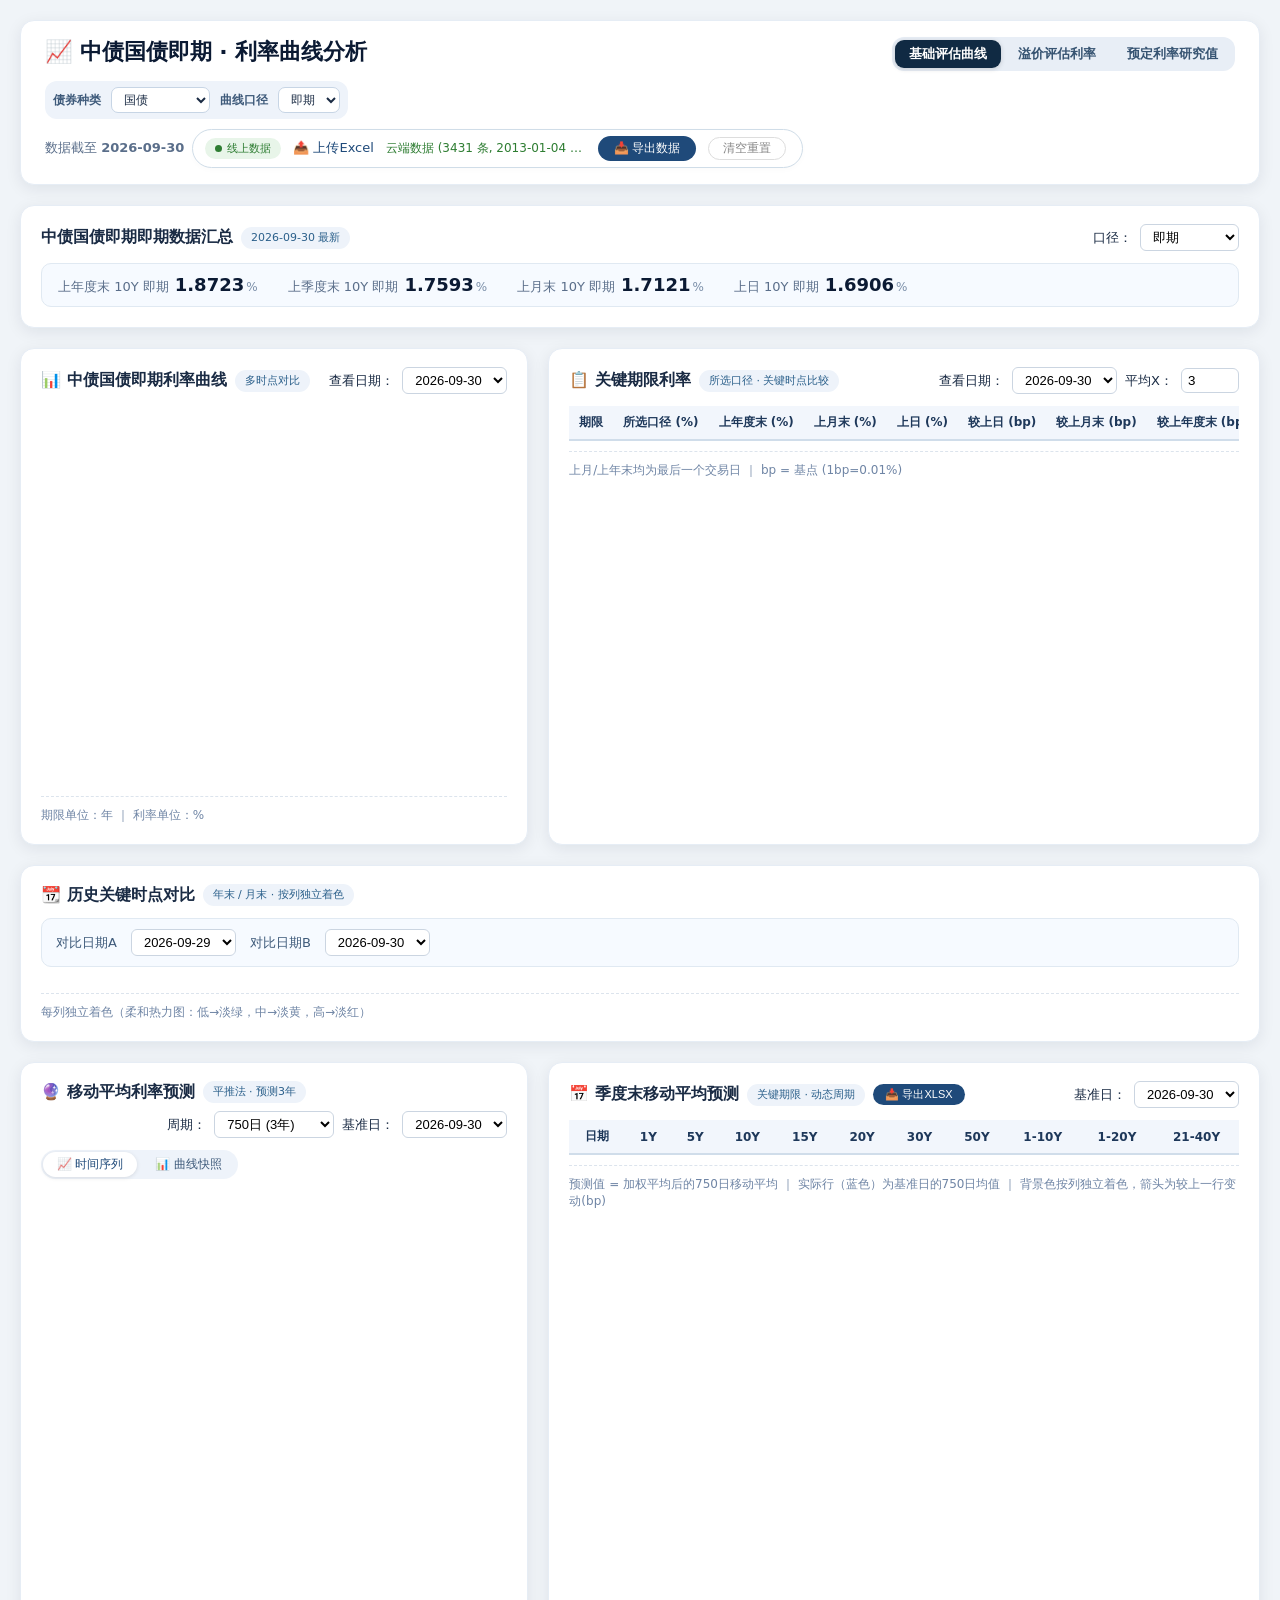
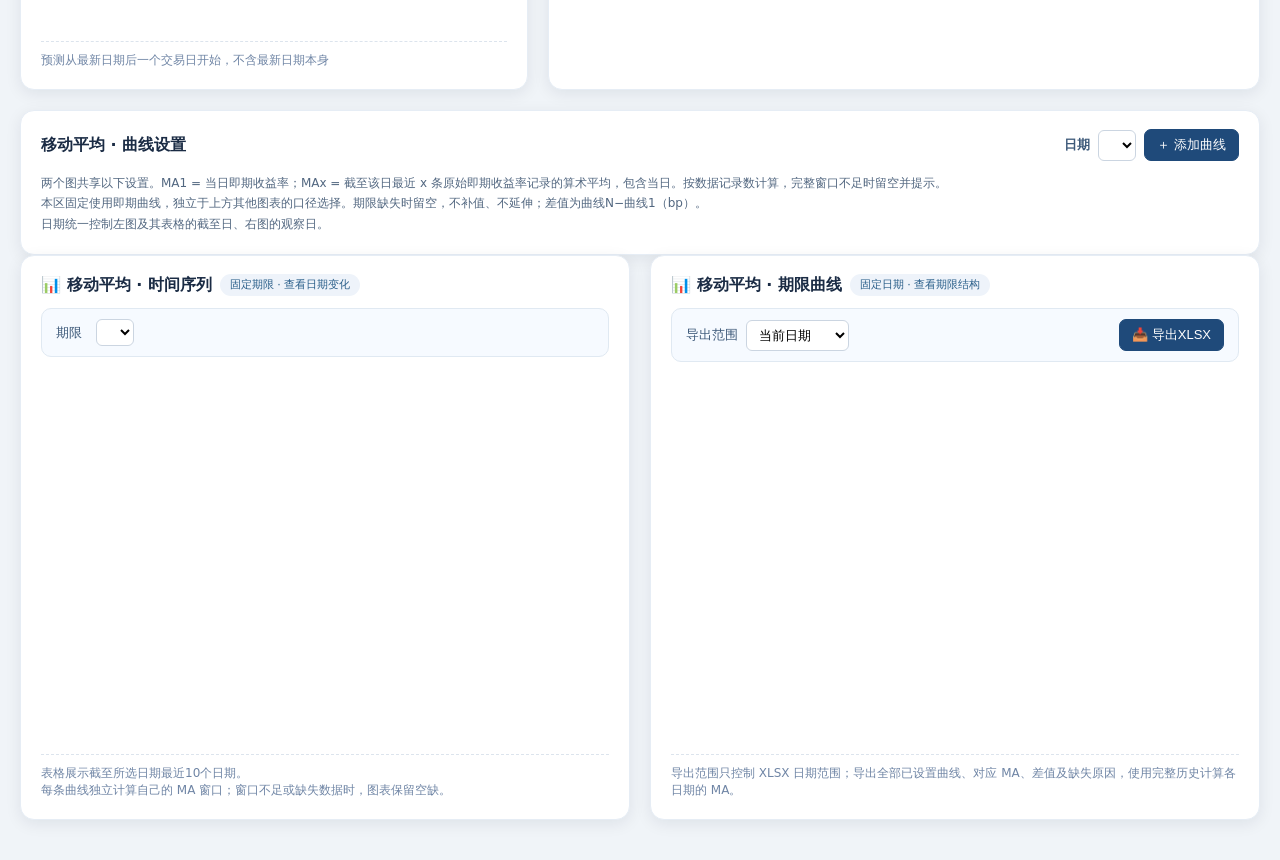
==== index.html @ 8f5da58a "Organize project and redesign shared moving-average analysis" ====
<!DOCTYPE html>
<html lang="zh-CN">
<head>
    <meta charset="UTF-8">
    <meta name="viewport" content="width=device-width, initial-scale=1.0">
    <title>利率曲线监测及分析报告</title>
    <script src="assets/echarts.min.js">
    </script>
    <script src="assets/xlsx.full.min.js">
    </script>
    <link rel="stylesheet" href="assets/ma-analysis.css">
    <script src="assets/ma-analysis.js"></script>
    <style>
        * { box-sizing: border-box; margin: 0; padding: 0; }
        body { font-family: 'Segoe UI', Roboto, system-ui, sans-serif; background: #f0f4f8; padding: 20px; color: #1a2332; }
        .container { max-width: none; margin: 0 auto; }
        .header-card { background: #ffffff; border-radius: 14px; box-shadow: 0 4px 16px rgba(0,20,50,0.08); padding: 16px 24px; border: 1px solid #e6edf5; margin-bottom: 20px; display: grid; grid-template-columns: minmax(320px, 1fr) auto; align-items: start; gap: 10px 18px; }
        .header-actions { grid-column: 2; grid-row: 1; display: flex; justify-content: flex-end; align-items: center; gap: 10px; flex-wrap: wrap; min-width: 0; }
        h1 { font-size: 22px; font-weight: 600; color: #0b1a33; margin: 0; white-space: nowrap; }
        .subtitle { grid-column: 1 / -1; grid-row: 3; font-size: 13px; color: #5a6e8a; border-left: none; padding-left: 0; background: transparent; border-radius: 0; line-height: 1.6; display: flex; flex-wrap: wrap; align-items: center; gap: 8px; margin-bottom: 0; }
        .upload-area { display: flex; align-items: center; gap: 12px; background: white; padding: 6px 16px 6px 12px; border-radius: 30px; border: 1px solid #d0dde8; box-shadow: 0 2px 6px rgba(0,0,0,0.02); flex-wrap: wrap; }
        .upload-area label { font-size: 13px; font-weight: 500; color: #1f4a7a; cursor: pointer; display: flex; align-items: center; gap: 6px; }
        .upload-area input[type="file"] { display: none; }
        .upload-status { font-size: 12px; color: #2e7d32; max-width: 200px; overflow: hidden; text-overflow: ellipsis; white-space: nowrap; }
        .btn-download { font-size: 12px; background: #1f4a7a; color: white; border: none; border-radius: 20px; padding: 4px 16px; cursor: pointer; transition: 0.2s; white-space: nowrap; }
        .ma-export-range { display: inline-flex; align-items: center; gap: 6px; margin-left: auto; font-size: 11px; color: #6b7c96; }
        .ma-export-range select, .ma-export-range input[type="date"] { font-size: 11px; padding: 2px 6px; border: 1px solid #cdd8e6; border-radius: 6px; color: #1a2b44; background: #fff; }
        .ma-export-range input[type="date"] { width: 130px; }
        .btn-download:hover { background: #12345a; }
        .btn-reset { font-size: 12px; color: #888; background: none; border: 1px solid #ddd; border-radius: 20px; padding: 2px 14px; cursor: pointer; transition: 0.2s; }
        .btn-reset:hover { background: #f0f0f0; color: #555; }
        .grid-2 { display: grid; grid-template-columns: 5fr 7fr; gap: 20px; margin-bottom: 20px; }
        .grid-2 > * { min-width: 0; }
        .card { background: #ffffff; border-radius: 14px; box-shadow: 0 4px 16px rgba(0,20,50,0.08); padding: 18px 20px 20px; border: 1px solid #e6edf5; }
        .section-card { margin-bottom: 20px; }
        .card-title { font-size: 16px; font-weight: 600; color: #1a2b44; margin-bottom: 12px; display: flex; align-items: center; gap: 8px; flex-wrap: wrap; }
        .card-title .badge { font-size: 11px; font-weight: 500; background: #eef3fa; color: #2a5f8a; padding: 0 10px; border-radius: 20px; line-height: 22px; }
        .date-selector { display: flex; align-items: center; gap: 8px; margin-left: auto; }
        .date-selector select { padding: 4px 8px; border-radius: 6px; border: 1px solid #cbd5e1; background: white; font-size: 13px; max-width: 150px; }
        .chart-box { width: 100%; height: 380px; }
        .chart-box.tall { height: 440px; }
        .table-wrap { overflow-x: auto; font-size: 13px; margin-top: 4px; }
        .table-wrap.scrollable-y { max-height: 520px; overflow-y: auto; }
        .table-wrap table { width: 100%; border-collapse: collapse; min-width: 480px; }
        .table-wrap th { background: #f2f6fc; color: #1e385a; font-weight: 600; padding: 8px 10px; text-align: center; border-bottom: 2px solid #d0ddea; font-size: 12px; white-space: nowrap; }
        .table-wrap td { padding: 7px 10px; text-align: center; border-bottom: 1px solid #e9eef4; font-size: 13px; white-space: nowrap; }
        .table-wrap tr:hover td { background: #f6faff; }
        .discount-block-label-row td { text-align: left; background: #fff; border-bottom: none; padding: 14px 0 6px; }
        .discount-block-label { display: inline-flex; align-items: center; min-height: 24px; padding: 2px 10px; border-radius: 999px; background: #edf5ff; color: #1f4a7a; border: 1px solid #cfe0f4; font-size: 12px; font-weight: 700; }
        .footnote { font-size: 12px; color: #6f85a5; margin-top: 10px; padding-top: 10px; border-top: 1px dashed #dce4ed; }
        .bond-summary-card { margin-bottom: 20px; }
        .metrics-row { display: flex; flex-wrap: wrap; gap: 12px 30px; background: #f6faff; padding: 10px 16px; border-radius: 10px; margin-bottom: 0; border: 1px solid #e0e9f2; }
        .metric-item { display: flex; align-items: baseline; gap: 6px; flex-wrap: wrap; }
        .metric-label { font-size: 13px; color: #5a6e8a; font-weight: 500; }
        .metric-value { font-size: 18px; font-weight: 700; color: #0b1a33; }
        .metric-value .unit { font-size: 12px; font-weight: 400; color: #7a8ea8; margin-left: 2px; }
        .metric-change { font-size: 13px; font-weight: 600; margin-left: 4px; }
        .metric-change.positive { color: #c0392b; }
        .metric-change.negative { color: #27ae60; }
        .metric-change.flat { color: #888; }
        .metric-change .tag { font-weight: 400; color: #7a8ea8; margin-left: 2px; }
        .view-controls { display: flex; flex-wrap: wrap; align-items: center; gap: 8px 16px; margin-bottom: 12px; }
        .view-controls .btn-group { display: flex; gap: 4px; background: #eef3fa; border-radius: 20px; padding: 2px; }
        .view-controls .btn-group button { border: none; background: transparent; padding: 4px 14px; border-radius: 18px; font-size: 12px; font-weight: 500; color: #3e5a7a; cursor: pointer; transition: 0.2s; }
        .view-controls .btn-group button.active { background: white; color: #1f4a7a; box-shadow: 0 1px 4px rgba(0,0,0,0.1); }
        .view-controls .btn-group button:hover:not(.active) { background: rgba(255,255,255,0.5); }
        .view-controls .date-picker { display: flex; align-items: center; gap: 6px; }
        .view-controls .date-picker select { padding: 4px 8px; border-radius: 6px; border: 1px solid #cbd5e1; background: white; font-size: 13px; max-width: 180px; }
        .view-controls .date-picker label { font-size: 13px; font-weight: 500; color: #3e5a7a; }
        .bond-selector { grid-column: 1; grid-row: 2; justify-self: start; display: inline-flex; flex-wrap: wrap; align-items: center; gap: 8px 10px; background: #eef3fa; border-radius: 12px; padding: 6px 8px; }
        .bond-selector label { font-size: 12px; font-weight: 600; color: #3e5a7a; }
        .bond-selector select { padding: 4px 8px; border-radius: 7px; border: 1px solid #c7d5e5; background: #fff; font-size: 12px; color: #1a2b44; }
        .bond-selector select:disabled { opacity: 0.6; cursor: wait; }
        /* 总览视图：铺满两排 2×2 */
        .container.overview-mode { max-width: 1400px; margin: 0 auto; }
        .view-overview { min-height: calc(100vh - 170px); display: flex; flex-direction: column; }
        .dashboard { margin-bottom: 0; flex: 1; display: flex; flex-direction: column; }
        .dash-grid { display: grid; grid-template-columns: repeat(2, 1fr); grid-auto-rows: 1fr; gap: 16px; flex: 1; }
        .dash-card { border-radius: 16px; padding: 22px 26px; cursor: pointer; transition: all 0.2s; box-shadow: 0 3px 12px rgba(0,20,50,0.08); position: relative; overflow: hidden; display: flex; flex-direction: column; }
        .dash-card::before { content: ''; position: absolute; left: 0; top: 0; bottom: 0; width: 6px; }
        .dash-card:hover { box-shadow: 0 10px 30px rgba(0,20,50,0.16); transform: translateY(-3px); }
        .dash-card.active { box-shadow: 0 0 0 3px rgba(31,74,122,0.55), 0 10px 30px rgba(0,20,50,0.16); }
        .dash-card[data-bond="gov_spot"] { background: linear-gradient(135deg, #eef5ff 0%, #f7fbff 100%); border: 1px solid #bcd4f5; }
        .dash-card[data-bond="gov_spot"]::before { background: #2f6fd0; }
        .dash-card[data-bond="gov_ytm"] { background: linear-gradient(135deg, #eafaf1 0%, #f5fdf8 100%); border: 1px solid #aee3c4; }
        .dash-card[data-bond="gov_ytm"]::before { background: #1f9d57; }
        .dash-card[data-bond="cdb_spot"] { background: linear-gradient(135deg, #fff5ec 0%, #fffaf5 100%); border: 1px solid #f3cda6; }
        .dash-card[data-bond="cdb_spot"]::before { background: #e8821e; }
        .dash-card[data-bond="cdb_ytm"] { background: linear-gradient(135deg, #fdeef3 0%, #fff8fb 100%); border: 1px solid #f2bcd2; }
        .dash-card[data-bond="cdb_ytm"]::before { background: #d6336c; }
        .dash-card.active { box-shadow: 0 0 0 3px rgba(31,74,122,0.35), 0 10px 30px rgba(0,20,50,0.14); }
        .dash-card.active[data-bond="gov_spot"] { box-shadow: 0 0 0 3px rgba(47,111,208,0.55), 0 10px 30px rgba(0,20,50,0.16); }
        .dash-card.active[data-bond="gov_ytm"] { box-shadow: 0 0 0 3px rgba(31,157,87,0.55), 0 10px 30px rgba(0,20,50,0.16); }
        .dash-card.active[data-bond="cdb_spot"] { box-shadow: 0 0 0 3px rgba(232,130,30,0.55), 0 10px 30px rgba(0,20,50,0.16); }
        .dash-card.active[data-bond="cdb_ytm"] { box-shadow: 0 0 0 3px rgba(214,51,108,0.55), 0 10px 30px rgba(0,20,50,0.16); }
        .dash-card-head { display: flex; align-items: center; justify-content: space-between; margin-bottom: 12px; }
        .dash-card-name { font-size: 18px; font-weight: 700; color: #1a2b44; display: flex; align-items: center; gap: 8px; }
        .dash-card-date { font-size: 13px; color: #8898b0; font-weight: 500; }
        .dash-card-icon { font-size: 22px; }
        .dash-card-subtitle { font-size: 13px; color: #7a8ba8; margin-bottom: 10px; font-weight: 500; }
        .dash-hero { display: flex; align-items: baseline; gap: 12px; margin: 4px 0 16px; }
        .hero-val { font-size: clamp(34px, 5vw, 46px); font-weight: 800; color: #1a2b44; font-family: 'SF Mono', 'Consolas', monospace; line-height: 1; }
        .hero-val .pct { font-size: 0.5em; font-weight: 700; margin-left: 2px; color: #5a6e8a; }
        .hero-chg { font-size: 13px; font-family: 'SF Mono', 'Consolas', monospace; font-weight: 600; white-space: nowrap; }
        .dash-terms { display: grid; grid-template-columns: repeat(4, 1fr); gap: 10px; align-content: center; flex: 1; min-width: 0; }
        .term-cell { text-align: center; padding: 14px 4px; border-radius: 12px; transition: background 0.2s; background: rgba(255,255,255,0.7); box-shadow: 0 1px 4px rgba(0,20,50,0.04); display: flex; flex-direction: column; justify-content: center; min-width: 0; }
        .term-cell.chg-up-bg { background: rgba(192, 57, 43, 0.10); }
        .term-cell.chg-dn-bg { background: rgba(39, 174, 96, 0.10); }
        .term-label { font-size: clamp(11px, 1.1vw, 13px); color: #6b7c96; margin-bottom: 6px; font-weight: 600; }
        .term-val { font-size: clamp(15px, 3.2vw, 26px); font-weight: 700; color: #1a2b44; font-family: 'SF Mono', 'Consolas', monospace; line-height: 1; white-space: nowrap; }
        .term-val .pct { font-size: 0.55em; font-weight: 600; color: #5a6e8a; margin-left: 1px; }
        .term-chg { font-size: clamp(10px, 1.0vw, 13px); font-family: 'SF Mono', 'Consolas', monospace; margin-top: 6px; font-weight: 600; }
        .chg-up { color: #c0392b; }
        .chg-dn { color: #27ae60; }
        .chg-flat { color: #aaa; }
        .btn-back { display: none; align-items: center; gap: 6px; font-size: 13px; font-weight: 500; color: #1f4a7a; background: #eef3fa; border: none; border-radius: 20px; padding: 6px 18px; cursor: pointer; transition: 0.2s; margin-bottom: 16px; }
        .btn-back:hover { background: #dde8f5; }
        @media (max-width: 1200px) { .dash-grid { grid-template-columns: 1fr; } .dash-terms { grid-template-columns: repeat(4, 1fr); } }
        @media (max-width: 768px) { .dash-terms { grid-template-columns: repeat(4, 1fr); } .term-cell { padding: 12px 4px; } .term-val { font-size: clamp(15px, 4vw, 20px); } }
        @media (max-width: 560px) { .dash-terms { grid-template-columns: repeat(2, 1fr); gap: 8px; } .term-val { font-size: clamp(16px, 4.6vw, 20px); } .term-cell { padding: 10px 2px; } }
        .play-btn { padding: 4px 14px; border-radius: 18px; border: none; background: #1f4a7a; color: white; font-size: 13px; font-weight: 500; cursor: pointer; transition: 0.2s; }
        .play-btn:hover { background: #12345a; }
        .play-btn.paused { background: #27ae60; }
        .play-btn.paused:hover { background: #1e8449; }
        @media (max-width: 1024px) { .grid-2, .premium-card-grid { grid-template-columns: 1fr; } }
        @media (max-width: 900px) { .header-card { grid-template-columns: 1fr; } .header-actions { grid-column: 1; grid-row: 2; justify-content: flex-start; } .bond-selector { grid-row: 3; } .subtitle { grid-row: 4; } h1 { white-space: normal; } }
        @media (max-width: 640px) { body { padding: 12px; } .card { padding: 14px; } .chart-box { height: 220px; } .chart-box.tall { height: 260px; } .table-wrap { font-size: 12px; } .table-wrap th, .table-wrap td { padding: 5px 6px; } .upload-area { width: 100%; justify-content: flex-start; flex-wrap: wrap; } .date-selector select { max-width: 120px; } .metrics-row { gap: 8px 16px; padding: 8px 12px; } .metric-value { font-size: 16px; } .dash-terms { grid-template-columns: repeat(2, 1fr); gap: 6px; } .term-cell { padding: 10px 2px; } .term-val { font-size: clamp(14px, 3.6vw, 18px); } .term-label { font-size: 11px; margin-bottom: 4px; } .term-chg { font-size: clamp(9px, 2.6vw, 12px); margin-top: 4px; } }
        @media (max-width: 380px) { .dash-terms { grid-template-columns: repeat(2, 1fr); } .term-val { font-size: clamp(13px, 4.2vw, 17px); } }
        .table-wrap::-webkit-scrollbar { height: 6px; }
        .table-wrap::-webkit-scrollbar-track { background: #edf2f8; border-radius: 10px; }
        .table-wrap::-webkit-scrollbar-thumb { background: #c2d3e6; border-radius: 10px; }
        .table-wrap::-webkit-scrollbar-thumb:hover { background: #a8bdd6; }
        .diff-col { font-weight: 500; font-size: 12px; }
        .diff-col .arrow { margin-right: 2px; }
        .diff-col.positive { color: #c0392b; }
        .diff-col.negative { color: #27ae60; }
        .diff-col.flat { color: #888; }
        .ma-table-controls { margin-top: 12px; margin-bottom: 0; }
        .premium-section { margin-bottom: 20px; }
        .premium-section-head { width: 100%; display: flex; align-items: center; justify-content: space-between; gap: 12px; border: none; background: #1f4a7a; color: #fff; border-radius: 12px; padding: 12px 16px; font-size: 16px; font-weight: 700; cursor: pointer; }
        .premium-section-head .hint { font-size: 12px; font-weight: 500; opacity: .82; }
        .premium-section-body { margin-top: 14px; display: block; }
        .premium-section.collapsed .premium-section-body { display: none; }
        .premium-card-grid { display: grid; grid-template-columns: repeat(2, minmax(0, 1fr)); gap: 20px; align-items: start; margin-bottom: 20px; }
        .premium-card-grid > * { min-width: 0; }
        .premium-full-card { margin-bottom: 20px; }
        .premium-rule-badge { font-size: 11px; background: #f0f6ff; color: #1f4a7a; border: 1px solid #d8e7f7; border-radius: 999px; padding: 2px 8px; }
        .premium-input-grid { display: grid; grid-template-columns: repeat(auto-fit, minmax(125px, 1fr)); gap: 8px 10px; margin-bottom: 12px; }
        .premium-input-grid label { display: flex; flex-direction: column; gap: 3px; font-size: 11.5px; color: #385574; font-weight: 600; }
        .premium-input-grid input, .premium-input-grid select { padding: 5px 7px; border: 1px solid #c7d5e5; border-radius: 7px; background: #fff; color: #1a2b44; font-size: 12px; }
        .discount-param-grid { display: grid; gap: 10px; margin-bottom: 12px; }
        .discount-param-row { display: grid; grid-template-columns: minmax(125px, 1fr) repeat(2, minmax(145px, 1fr)); gap: 8px 10px; align-items: end; }
        .discount-param-row label { display: flex; min-width: 0; flex-direction: column; gap: 3px; font-size: 11.5px; color: #385574; font-weight: 600; }
        .discount-param-row input, .discount-param-row select { width: 100%; min-width: 0; padding: 5px 7px; border: 1px solid #c7d5e5; border-radius: 7px; background: #fff; color: #1a2b44; font-size: 12px; }
        .discount-param-row.shared { grid-template-columns: minmax(125px, 1fr) 2fr; }
        @media (max-width: 640px) { .discount-param-row, .discount-param-row.shared { grid-template-columns: 1fr; } }
        .ma-curve-group { display: inline-flex; flex-wrap: wrap; align-items: center; gap: 6px 12px; }
        .ma-curve-item { display: inline-flex; align-items: center; gap: 4px; font-size: 12px; color: #3e5a7a; cursor: pointer; }
        .ma-curve-item input[type="checkbox"] { accent-color: #1f4a7a; width: 14px; height: 14px; }
        .actual-row { background-color: #e6f2ff !important; font-weight: bold; }
        /* 加载提示 */
        .loading-overlay { display: flex; align-items: center; justify-content: center; flex-direction: column; gap: 12px; padding: 60px 20px; color: #5a6e8a; }
        .loading-overlay .spinner { width: 36px; height: 36px; border: 3px solid #e0e9f2; border-top-color: #1f4a7a; border-radius: 50%; animation: spin 0.8s linear infinite; }
        @keyframes spin { to { transform: rotate(360deg); } }
        .server-status { display: inline-flex; align-items: center; gap: 5px; font-size: 11px; padding: 2px 10px; border-radius: 20px; font-weight: 500; }
        .server-status.online { background: #e8f5e9; color: #2e7d32; }
        .server-status.offline { background: #fff3e0; color: #e65100; }
        .server-status .dot { width: 7px; height: 7px; border-radius: 50%; display: inline-block; }
        .server-status.online .dot { background: #2e7d32; }
        .server-status.offline .dot { background: #e65100; }
        .btn-sync { font-size: 12px; background: #1565c0; color: white; border: none; border-radius: 20px; padding: 4px 14px; cursor: pointer; transition: .2s; white-space: nowrap; }
        .btn-sync:hover { background: #0d47a1; }
        .btn-sync.loading { opacity: 0.7; pointer-events: none; }
        /* 打印样式 */
        @media print {
            body { background: white; padding: 0; }
            .card { box-shadow: none; border: 1px solid #ccc; break-inside: avoid; margin-bottom: 16px; }
            .upload-area, .btn-reset, .btn-download, .btn-sync, .play-btn, .view-controls, .server-status, .subtitle, .ma-controls { display: none !important; }
            .header-card { box-shadow: none; border: none; padding: 0; }
            .chart-box { height: 320px; }
            .grid-2 { grid-template-columns: 1fr; gap: 12px; }
            .table-wrap { font-size: 11px; }
            #historyTableWrap { font-size: 10px; }
            #historyTableWrap th, #historyTableWrap td { padding: 4px 6px; }
        }
        /* MA分析面板 */
        .ma-controls { display: flex; flex-wrap: wrap; align-items: center; gap: 6px 14px; margin-bottom: 12px; padding: 10px 14px; background: #f6faff; border-radius: 10px; border: 1px solid #e0e9f2; }
        .ma-controls label { font-size: 13px; font-weight: 500; color: #3e5a7a; }
        .ma-controls select { padding: 4px 8px; border-radius: 6px; border: 1px solid #cbd5e1; background: white; font-size: 13px; }
        .ma-period-group { display: flex; flex-wrap: wrap; align-items: center; gap: 6px 12px; }
        .ma-period-item { display: inline-flex; align-items: center; gap: 3px; font-size: 12px; color: #3e5a7a; cursor: pointer; }
        .ma-period-item input[type="checkbox"] { accent-color: #1f4a7a; width: 14px; height: 14px; }
        .ma-custom-row { display: inline-flex; align-items: center; gap: 4px; }
        .ma-custom-row input { width: 50px; padding: 3px 6px; border-radius: 6px; border: 1px solid #cbd5e1; font-size: 12px; text-align: center; }
        .ma-custom-row button { padding: 3px 10px; border-radius: 6px; border: none; background: #1f4a7a; color: white; font-size: 11px; cursor: pointer; }
        .ma-custom-row button:hover { background: #12345a; }
        .ma-chip { display: inline-flex; align-items: center; gap: 3px; font-size: 11px; padding: 2px 8px; border-radius: 12px; background: #eef3fa; color: #2a5f8a; }
        .ma-chip .remove { cursor: pointer; font-weight: bold; opacity: 0.6; }
        .ma-chip .remove:hover { opacity: 1; }
        .ma-legend-dot { display: inline-block; width: 10px; height: 3px; border-radius: 2px; vertical-align: middle; }
        .section-toggle { display: inline-flex; gap: 3px; background: #e8eef6; border-radius: 12px; padding: 3px; }
        .section-toggle button { border: none; background: transparent; padding: 5px 14px; border-radius: 9px; font-size: 13px; font-weight: 600; color: #375472; cursor: pointer; white-space: nowrap; }
        .section-toggle button.active { background: #102a43; color: #fff; box-shadow: 0 1px 5px rgba(0,0,0,0.16); }
        .premium-toolbar { display: flex; flex-wrap: wrap; gap: 10px 16px; align-items: center; padding: 12px 14px; background: #f6faff; border: 1px solid #dfe9f5; border-radius: 10px; margin-bottom: 14px; }
        .premium-toolbar label { font-size: 13px; font-weight: 600; color: #385574; }
        .premium-toolbar select { padding: 5px 8px; border-radius: 7px; border: 1px solid #c7d5e5; background: #fff; font-size: 13px; }
        .premium-btn-group { display: inline-flex; flex-wrap: wrap; gap: 4px; background: #e8eef6; border-radius: 12px; padding: 3px; }
        .premium-btn-group button { border: none; background: transparent; color: #375472; padding: 5px 10px; border-radius: 9px; font-size: 12px; font-weight: 600; cursor: pointer; }
        .premium-btn-group button.active { background: #1f4a7a; color: #fff; box-shadow: 0 1px 4px rgba(0,0,0,0.14); }
        .premium-summary { display: grid; grid-template-columns: repeat(4, minmax(120px, 1fr)); gap: 10px; margin-bottom: 14px; }
        .premium-summary-item { background: #f8fbff; border: 1px solid #e0e9f2; border-radius: 10px; padding: 12px; }
        .premium-summary-label { color: #6b7c96; font-size: 12px; font-weight: 600; margin-bottom: 5px; }
        .premium-summary-value { color: #102a43; font-size: 20px; font-weight: 800; font-family: 'SF Mono', 'Consolas', monospace; }
        /* ===== 预定利率研究值板块（参考布局 · 目标色系）===== */
        .preset-meta { font-size: 12px; color: #5a6e8a; margin-bottom: 14px; padding: 8px 14px; background: #f6faff; border: 1px solid #e0e9f2; border-radius: 8px; }
        .preset-metric-row { display: grid; grid-template-columns: repeat(auto-fit, minmax(210px, 1fr)); gap: 16px; margin-bottom: 20px; }
        .preset-metric-card { background: #fff; border-radius: 12px; padding: 18px 20px; box-shadow: 0 2px 8px rgba(15,23,42,0.06); border: 1px solid #e6edf5; border-top: 3px solid #1f4a7a; text-align: center; transition: transform .18s ease, box-shadow .18s ease; }
        .preset-metric-card:hover { transform: translateY(-2px); box-shadow: 0 6px 16px rgba(15,23,42,0.10); }
        .preset-metric-card.blue { border-top-color: #1f4a7a; } .preset-metric-card.green { border-top-color: #27ae60; } .preset-metric-card.orange { border-top-color: #d97706; }
        .preset-metric-card .pm-label { font-size: 12px; color: #5a6e8a; letter-spacing: .5px; margin-bottom: 6px; }
        .preset-metric-card .pm-value { font-size: 32px; font-weight: 700; font-family: 'SF Mono', 'Consolas', monospace; line-height: 1.1; }
        .preset-metric-card .pm-value.blue { color: #1f4a7a; } .preset-metric-card .pm-value.green { color: #27ae60; } .preset-metric-card .pm-value.orange { color: #d97706; }
        .preset-metric-card .pm-desc { font-size: 12px; color: #7a8ea8; margin-top: 4px; }
        .preset-tag { display: inline-block; padding: 2px 10px; border-radius: 12px; font-size: 11px; font-weight: 600; margin-top: 6px; }
        .preset-tag.tag-blue { background: #eef3fa; color: #1f4a7a; } .preset-tag.tag-green { background: #eafaf1; color: #1e8449; } .preset-tag.tag-yellow { background: #fff8e5; color: #92400e; } .preset-tag.tag-red { background: #fdecea; color: #991b1b; }
        .preset-cols-2 { display: grid; grid-template-columns: 2fr 1fr; gap: 20px; margin-bottom: 20px; }
        .preset-sidebar { display: flex; flex-direction: column; gap: 20px; min-width: 0; }
        .preset-tabs { display: flex; gap: 4px; margin-bottom: 12px; border-bottom: 2px solid #e6edf5; }
        .preset-tab { padding: 6px 16px; background: none; border: none; font-size: 13px; font-weight: 500; color: #5a6e8a; cursor: pointer; border-radius: 6px 6px 0 0; transition: all .15s; }
        .preset-tab:hover { background: #f6faff; } .preset-tab.active { background: #1f4a7a; color: #fff; }
        .preset-tab-content { display: none; } .preset-tab-content.active { display: block; }
        .preset-gap-scale { display: flex; justify-content: space-between; font-size: 11px; margin-bottom: 4px; }
        .preset-gap-track { height: 8px; background: #e5ebf3; border-radius: 4px; overflow: hidden; }
        .preset-gap-fill { height: 100%; border-radius: 4px; transition: width .3s; }
        .preset-gap-fill.safe { background: linear-gradient(90deg, #27ae60, #2ecc71); }
        .preset-gap-fill.warn { background: linear-gradient(90deg, #d97706, #fbbf24); }
        .preset-gap-fill.danger { background: linear-gradient(90deg, #c0392b, #e74c3c); }
        .preset-gap-label { text-align: center; font-size: 12px; margin-top: 4px; font-weight: 600; color: #27ae60; }
        .preset-timeline { position: relative; padding-left: 20px; }
        .preset-timeline::before { content: ''; position: absolute; left: 5px; top: 0; bottom: 0; width: 2px; background: #e6edf5; }
        .preset-timeline .tl-item { position: relative; padding: 4px 0 12px 16px; font-size: 13px; }
        .preset-timeline .tl-item::before { content: ''; position: absolute; left: -19px; top: 7px; width: 10px; height: 10px; border-radius: 50%; background: #1f4a7a; border: 2px solid #fff; box-shadow: 0 0 0 2px #1f4a7a; }
        .preset-timeline .tl-item.trigger::before { background: #c0392b; box-shadow: 0 0 0 2px #c0392b; }
        .preset-timeline .tl-item .tl-date { font-size: 11px; color: #7a8ea8; }
        .preset-info { padding: 10px 14px; border-radius: 8px; margin-bottom: 10px; font-size: 13px; line-height: 1.65; }
        .preset-info.blue { background: #eef3fa; border-left: 4px solid #1f4a7a; }
        .preset-info.yellow { background: #fff8e5; border-left: 4px solid #d97706; }
        .preset-info.green { background: #eafaf1; border-left: 4px solid #27ae60; }
        .preset-info.red { background: #fdecea; border-left: 4px solid #c0392b; }
        .preset-info strong { display: block; margin-bottom: 4px; }
        .preset-info.formula-box { background: linear-gradient(180deg, #f8fafc, #f0f5fb); border: 1px solid #cfe0f4; border-left: 4px solid #1f4a7a; }
        .preset-formula-title { font-size: 14px; color: #12345a; margin-bottom: 8px; }
        .preset-formula-steps { font-size: 12.5px; color: #1a2b44; line-height: 2; }
        .preset-formula-line { display: flex; gap: 10px; align-items: baseline; flex-wrap: wrap; }
        .preset-formula-line .fl-tag { flex: 0 0 auto; min-width: 4.5rem; text-align: right; font-weight: 600; color: #12345a; background: #eef3fa; padding: 1px 8px; border-radius: 6px; font-size: 11.5px; }
        .preset-formula-note { margin-top: 8px; font-size: 11.5px; line-height: 1.7; color: #5a6e8a; border-top: 1px dashed #dce4ed; padding-top: 6px; }
        .preset-source-grid { display: grid; grid-template-columns: 1fr 1fr; gap: 8px; margin-top: 12px; }
        .preset-source-grid .preset-info { margin-bottom: 0; padding: 8px 12px; font-size: 12px; line-height: 1.5; }
        .preset-source-grid .preset-info strong { margin-bottom: 2px; font-size: 12px; }
        .preset-trigger-grid { display: grid; grid-template-columns: 1fr 1fr; gap: 8px; margin-bottom: 8px; }
        .preset-trigger-grid .preset-info { margin-bottom: 0; }
        .preset-link { color: #1f4a7a; text-decoration: none; border-bottom: 1px dashed #1f4a7a; font-weight: 500; }
        .preset-link:hover { color: #12345a; border-bottom-style: solid; }
        .preset-footnote { font-size: 12px; color: #6f85a5; }
        /* preset 表格专用高亮（参考 .tbl 样式，目标色系）*/
        .table-wrap .tbl { width: 100%; border-collapse: collapse; font-size: 13px; font-variant-numeric: tabular-nums; min-width: 480px; }
        .table-wrap .tbl th { background: #f2f6fc; color: #1e385a; font-weight: 600; padding: 8px 10px; text-align: center; border-bottom: 2px solid #d0ddea; font-size: 12px; white-space: nowrap; }
        .table-wrap .tbl td { padding: 7px 10px; text-align: center; border-bottom: 1px solid #e9eef4; font-size: 13px; white-space: nowrap; }
        .table-wrap .tbl tr:hover td { background: #f6faff; }
        .table-wrap .tbl .hl { font-weight: 600; }
        .table-wrap .tbl .up { color: #c0392b; font-weight: 600; }
        .table-wrap .tbl .dn { color: #27ae60; font-weight: 600; }
        .table-wrap .tbl .pred { color: #d97706; }
        .table-wrap .tbl .actual { color: #1f4a7a; }
        .preset-pill { display: inline-block; padding: 2px 8px; border-radius: 10px; font-size: 11px; font-weight: 600; }
        .preset-pill.pill-actual { background: #eef3fa; color: #1f4a7a; }
        .preset-pill.pill-pred { background: #fff8e5; color: #92400e; }
        @media (max-width: 1024px) { .preset-cols-2 { grid-template-columns: 1fr; } }
        @media (max-width: 980px) { .preset-source-grid { grid-template-columns: 1fr; } }
        @media (max-width: 768px) { .preset-trigger-grid { grid-template-columns: 1fr; } }
        @media (max-width: 560px) { .preset-metric-row { grid-template-columns: 1fr; } .preset-source-grid { grid-template-columns: 1fr; } }
        @media (max-width: 768px) { .premium-summary { grid-template-columns: repeat(2, 1fr); } }
    </style>
</head>
<body>
    <div class="container">
        <div class="header-card">
            <h1 id="mainTitle">📈 利率曲线监测及分析报告</h1>
            <div class="header-actions">
                <div class="section-toggle" id="sectionToggle">
                    <button class="active" data-section="base">基础评估曲线</button>
                    <button data-section="premium">溢价评估利率</button>
                    <button data-section="preset">预定利率研究值</button>
                </div>
            </div>
            <div class="bond-selector" id="bondSelector">
                <label for="bondCurveSelect">债券种类</label>
                <select id="bondCurveSelect"></select>
                <label for="bondRateTypeSelect">曲线口径</label>
                <select id="bondRateTypeSelect">
                    <option value="spot">即期</option>
                    <option value="ytm">到期</option>
                </select>
            </div>
            <div class="subtitle">
                <span id="subtitleDateSpan">
                    数据截至 <strong id="latestDateLabel">—</strong>
                </span>
                <span id="subtitlePresetDesc" style="display:none;">普通型人身保险产品预定利率研究值 · 历史数据 · 模型预测 · 调整触发分析</span>
                <div class="upload-area">
                    <span class="server-status online" id="serverStatus"><span class="dot"></span> 线上数据</span>
                    <label for="fileUpload">📤 上传Excel</label>
                    <input type="file" id="fileUpload" accept=".xlsx,.xls">
                    <span class="upload-status" id="uploadStatus">等待加载数据...</span>
                    <button class="btn-download" id="downloadSampleBtn">📥 导出数据</button>
                    <button class="btn-reset" id="resetDataBtn">清空重置</button>
                </div>
            </div>
        </div>

        <!-- 总览视图 -->
        <div class="view-overview" id="viewOverview" style="display:none;">
            <div class="dashboard" id="dashboard">
                <div class="dash-grid" id="dashGrid"></div>
            </div>
        </div>

        <!-- 详情视图 -->
        <div class="view-detail" id="viewDetail" style="display:none;">
        <button class="btn-back" id="btnBackToOverview" onclick="showOverview()">← 返回总览</button>

        <div class="card bond-summary-card" id="bondSummaryCard">
            <div class="card-title">
                <span id="bondSummaryTitle">债券数据汇总</span>
                <span class="badge" id="bondSummaryBadge">最新日期</span>
                <div class="date-selector">
                    <label for="baseRateBasisSelect" style="font-size:13px;font-weight:400;">口径：</label>
                    <select id="baseRateBasisSelect">
                        <option value="spot" selected>即期</option>
                        <option value="ma750">750日平均</option>
                        <option value="ma20">20日平均</option>
                        <option value="ma30">30日平均</option>
                        <option value="ma60">60日平均</option>
                    </select>
                </div>
            </div>
            <div class="metrics-row" id="metricsRow"></div>
        </div>

        <!-- 第一行：即期曲线 | 关键期限利率 -->
        <div class="grid-2">
            <div class="card">
                <div class="card-title">
                    <span class="bond-name">📊 中债国债即期利率曲线</span>
                    <span class="badge">多时点对比</span>
                    <div class="date-selector">
                        <label for="curveDateSelect" style="font-size:13px;font-weight:400;">查看日期：</label>
                        <select id="curveDateSelect"></select>
                    </div>
                </div>
                <div class="chart-box" id="curveChart"></div>
                <div class="footnote">期限单位：年 ｜ 利率单位：%</div>
            </div>
            <div class="card">
                <div class="card-title">
                    <span>📋 关键期限利率</span>
                    <span class="badge">所选口径 · 关键时点比较</span>
                    <div class="date-selector">
                        <label for="keyDateSelect" style="font-size:13px;font-weight:400;">查看日期：</label>
                        <select id="keyDateSelect"></select>
                        <label for="baseAverageSplitInput" style="font-size:13px;font-weight:400;">平均X：</label>
                        <input id="baseAverageSplitInput" type="number" min="1" max="19" value="3" style="width:58px;padding:4px 6px;border:1px solid #cbd5e1;border-radius:6px;">
                    </div>
                </div>
                <div class="table-wrap" id="keyTermsTableWrap">
                    <table>
                        <thead>
                            <tr>
                                <th>期限</th>
                                <th>所选口径 (%)</th>
                                <th>上年度末 (%)</th>
                                <th>上月末 (%)</th>
                                <th>上日 (%)</th>
                                <th>较上日 (bp)</th>
                                <th>较上月末 (bp)</th>
                                <th>较上年度末 (bp)</th>
                            </tr>
                        </thead>
                        <tbody id="keyTermsBody"></tbody>
                    </table>
                </div>
                <div class="footnote" id="comparisonFootnote">上月/上年末均为最后一个交易日 ｜ bp = 基点 (1bp=0.01%)</div>
            </div>
        </div>

        <!-- 第二行：历史关键时点对比 -->
        <div class="card section-card" id="historyComparisonCard">
            <div class="card-title">
                <span>📆 历史关键时点对比</span>
                <span class="badge">年末 / 月末 · 按列独立着色</span>
            </div>
            <div class="ma-controls">
                <label for="historyDiffFromSelect">对比日期A</label>
                <select id="historyDiffFromSelect"></select>
                <label for="historyDiffToSelect">对比日期B</label>
                <select id="historyDiffToSelect"></select>
            </div>
            <div class="table-wrap">
                <table>
                    <thead id="historyDiffHeader"></thead>
                    <tbody id="historyDiffBody"></tbody>
                </table>
            </div>
            <div class="table-wrap" id="historyTableWrap">
                <table>
                    <thead id="historyHeader"></thead>
                    <tbody id="historyBody"></tbody>
                </table>
            </div>
            <div class="footnote">每列独立着色（柔和热力图：低→淡绿，中→淡黄，高→淡红）</div>
        </div>

        <!-- 第三行：750预测 | 季度末750预测 -->
        <div class="grid-2">
            <div class="card">
                <div class="card-title">
                    <span>🔮 移动平均利率预测</span>
                    <span class="badge" id="forecastRefBadge">平推法 · 预测3年</span>
                    <div class="date-selector">
                        <label for="forecastPeriodSelect" style="font-size:13px;font-weight:400;">周期：</label>
                        <select id="forecastPeriodSelect">
                            <option value="250">250日 (1年)</option>
                            <option value="500">500日 (2年)</option>
                            <option value="750" selected>750日 (3年)</option>
                            <option value="2500">2500日 (10年)</option>
                        </select>
                        <label for="forecastRefDateSelect" style="font-size:13px;font-weight:400;">基准日：</label>
                        <select id="forecastRefDateSelect"></select>
                    </div>
                </div>
                <div class="view-controls">
                    <div class="btn-group" id="forecastViewBtnGroup">
                        <button class="active" data-view="timeseries">📈 时间序列</button>
                        <button data-view="snapshot">📊 曲线快照</button>
                    </div>
                    <div class="date-picker" id="forecastDatePicker" style="display:none;">
                        <label for="forecastDateSelect">选择预测月末：</label>
                        <select id="forecastDateSelect"></select>
                        <button class="play-btn" id="playBtn">▶ 播放</button>
                    </div>
                </div>
                <div class="chart-box tall" id="forecastChart"></div>
                <div class="footnote" id="forecastFootnote">预测从最新日期后一个交易日开始，不含最新日期本身</div>
            </div>
            <div class="card">
                <div class="card-title">
                    <span>📅 季度末移动平均预测</span>
                    <span class="badge">关键期限 · 动态周期</span>
                    <button class="btn-download" id="quarterDownloadBtn" style="font-size:11px;padding:3px 12px;">📥 导出XLSX</button>
                    <div class="date-selector">
                        <label for="quarterRefDateSelect" style="font-size:13px;font-weight:400;">基准日：</label>
                        <select id="quarterRefDateSelect"></select>
                    </div>
                </div>
                <div class="table-wrap" id="quarterTableWrap">
                    <table>
                        <thead>
                            <tr>
                                <th>日期</th>
                                <th>1Y</th><th>5Y</th><th>10Y</th><th>15Y</th>
                                <th>20Y</th><th>30Y</th><th>50Y</th>
                                <th>1-10Y</th><th>1-20Y</th><th>21-40Y</th>
                            </tr>
                        </thead>
                        <tbody id="quarterBody"></tbody>
                    </table>
                </div>
                <div class="footnote" id="quarterFootnote">预测值 = 加权平均后的750日移动平均 ｜ 实际行（蓝色）为基准日的750日均值 ｜ 背景色按列独立着色，箭头为较上一行变动(bp)</div>
            </div>
        </div>

        <section id="maAnalysis" class="ma-analysis" aria-label="即期收益率移动平均分析">
            <div class="card">
                <div class="card-title ma-settings-title"><span>移动平均 · 曲线设置</span><div class="ma-settings-actions"><label for="maDateSelect">日期</label><select id="maDateSelect" aria-label="移动平均共享日期"></select><button type="button" id="maAddCurve" class="ma-add">＋ 添加曲线</button></div></div>
                <p class="ma-notice">两个图共享以下设置。MA1 = 当日即期收益率；MAx = 截至该日最近 x 条原始即期收益率记录的算术平均，包含当日。按数据记录数计算，完整窗口不足时留空并提示。</p>
                <p class="ma-notice">本区固定使用即期曲线，独立于上方其他图表的口径选择。期限缺失时留空，不补值、不延伸；差值为曲线N−曲线1（bp）。</p>
                <p class="ma-notice">日期统一控制左图及其表格的截至日、右图的观察日。</p>
                <div id="maCurveSettings"></div>
            </div>
            <div class="ma-analysis-grid">
                <div class="card ma-analysis-card">
                    <div class="card-title"><span>📊 移动平均 · 时间序列</span><span class="badge">固定期限 · 查看日期变化</span></div>
                    <div class="ma-panel-controls">
                        <div class="ma-controls"><label for="maTermSelect">期限</label><select id="maTermSelect"></select></div>
                        <div id="maTimeStatus" class="ma-status" role="status"></div>
                    </div>
                    <div class="chart-box tall" id="maTimeSeriesChart"></div>
                    <div class="table-wrap"><table><thead id="maTimeSeriesHeader"></thead><tbody id="maTimeSeriesBody"></tbody></table></div>
                    <div class="footnote">表格展示截至所选日期最近10个日期。<br>每条曲线独立计算自己的 MA 窗口；窗口不足或缺失数据时，图表保留空缺。</div>
                </div>
                <div class="card ma-analysis-card">
                    <div class="card-title"><span>📊 移动平均 · 期限曲线</span><span class="badge">固定日期 · 查看期限结构</span></div>
                    <div class="ma-panel-controls">
                    <div class="ma-export-controls">
                        <label for="maCurveExportRange">导出范围</label>
                        <select id="maCurveExportRange"><option value="single">当前日期</option><option value="full">全量</option><option value="custom">自定义区间</option></select>
                        <span id="maCurveRangePickers" class="ma-range-pickers" hidden><input type="date" id="maCurveFrom" aria-label="导出起始日期"><span>～</span><input type="date" id="maCurveTo" aria-label="导出结束日期"></span>
                        <button type="button" class="btn-download" id="maCurveDownloadBtn">📥 导出XLSX</button>
                    </div>
                    <div id="maExportStatus" class="ma-status" role="status"></div>
                    <div id="maCurveStatus" class="ma-status" role="status"></div>
                    </div>
                    <div class="chart-box tall" id="maCurveChart"></div>
                    <div class="table-wrap"><table><thead id="maCurveHeader"></thead><tbody id="maCurveBody"></tbody></table></div>
                    <div class="footnote">导出范围只控制 XLSX 日期范围；导出全部已设置曲线、对应 MA、差值及缺失原因，使用完整历史计算各日期的 MA。</div>
                </div>
            </div>
        </section>

        </div><!-- /view-detail -->

        <div class="view-premium" id="viewPremium" style="display:none;">
            <div class="premium-section" id="premiumMonitorSection">
                <button class="premium-section-head" id="premiumMonitorToggle" onclick="togglePremiumSection('premiumMonitorSection')">
                    <span>溢价监测</span><span class="hint">税收流动性溢价 / 逆周期溢价 / 40年后溢价</span>
                </button>
                <div class="premium-section-body" id="premiumMonitorContent">
                    <div class="card premium-full-card" id="premiumLiquidityCard">
                        <div class="card-title"><span>前20年税收、流动性溢价</span><span class="premium-rule-badge">旧准则 / 新准则</span></div>
                        <div class="premium-input-grid">
                            <label>其他观察时点1<select id="premiumLiquidityObservationDate1"></select></label>
                            <label>其他观察时点2<select id="premiumLiquidityObservationDate2"></select></label>
                            <label>其他观察时点3<select id="premiumLiquidityObservationDate3"></select></label>
                            <label>评估时点<select id="premiumLiquidityEvalDate"></select></label>
                            <label>预测时点<select id="premiumLiquidityForecastDate"></select></label>
                            <label>铁道债MA<select id="premiumLiquidityRailPeriod"><option value="2500" selected>2500日</option><option value="750">750日</option><option value="250">250日</option></select></label>
                            <label>AAA企业债MA<select id="premiumLiquidityCorpPeriod"><option value="2500" selected>2500日</option><option value="750">750日</option><option value="250">250日</option></select></label>
                            <label>国开债MA<select id="premiumLiquidityCdbPeriod"><option value="2500">2500日</option><option value="750" selected>750日</option><option value="250">250日</option></select></label>
                        </div>
                        <div class="table-wrap"><table><thead id="premiumLiquidityHeader"></thead><tbody id="premiumLiquidityBody"></tbody></table></div>
                        <div class="footnote">计算方法：税收、流动性溢价 = 标的债券移动平均收益率 - 国债同期限移动平均收益率；单位 bp。预测时点基于评估时点结果平推。</div>
                    </div>
                    <div class="card premium-full-card" id="premiumCounterCycleCard">
                        <div class="card-title"><span>前20年逆周期溢价</span><span class="premium-rule-badge">旧准则</span></div>
                        <div class="premium-input-grid">
                            <label>其他观察时点1<select id="premiumCounterObservationDate1"></select></label>
                            <label>其他观察时点2<select id="premiumCounterObservationDate2"></select></label>
                            <label>其他观察时点3<select id="premiumCounterObservationDate3"></select></label>
                            <label>评估时点<select id="premiumCounterEvalDate"></select></label>
                            <label>预测时点<select id="premiumCounterForecastDate"></select></label>
                            <label>观察期限起点<select id="premiumCounterStartTerm"></select></label>
                            <label>观察期限终点<select id="premiumCounterEndTerm"></select></label>
                        </div>
                        <div class="table-wrap"><table><thead id="premiumCounterCycleHeader"></thead><tbody id="premiumCounterCycleBody"></tbody></table></div>
                        <div class="footnote">计算方法：逆周期溢价 = (国债2500日移动平均 - 国债750日移动平均) × 25%；单位 bp。预测时点基于评估时点结果平推。</div>
                    </div>
                    <div class="card premium-full-card" id="premiumLongSpreadCard">
                        <div class="card-title"><span>40年后溢价</span><span class="premium-rule-badge">旧准则 / 新准则</span></div>
                        <div class="premium-input-grid">
                            <label>其他观察时点1<select id="premiumLongObservationDate1"></select></label>
                            <label>其他观察时点2<select id="premiumLongObservationDate2"></select></label>
                            <label>其他观察时点3<select id="premiumLongObservationDate3"></select></label>
                            <label>评估时点<select id="premiumLongEvalDate"></select></label>
                            <label>预测时点<select id="premiumLongForecastDate"></select></label>
                        </div>
                        <div class="table-wrap"><table><thead id="premiumLongSpreadHeader"></thead><tbody id="premiumLongSpreadBody"></tbody></table></div>
                        <div class="footnote">计算方法：40年后溢价 = (40Y国债收益率 + 50Y国债收益率) / 2 - 基准期限国债收益率。旧准则使用2500日移动平均，新准则使用750日移动平均；基准期限分别列示10Y、15Y和20Y。例如 10Y/40Y/50Y 为 3.2%/3.4%/3.6%，则基于10Y的平均利差为 (3.4%+3.6%)/2-3.2%=30bp。</div>
                    </div>
                </div>
            </div>

            <div class="premium-section" id="premiumDiscountSection">
                <button class="premium-section-head" id="premiumDiscountToggle" onclick="togglePremiumSection('premiumDiscountSection')">
                    <span>折现率生成</span><span class="hint">旧准则和新准则分卡片并排对比</span>
                </button>
                <div class="premium-section-body" id="premiumDiscountContent">
                    <div class="premium-card-grid">
                        <div class="card" id="legacyDiscountParamsCard"></div>
                        <div class="card" id="newDiscountParamsCard"></div>
                    </div>
                    <div class="premium-card-grid">
                        <div class="card" id="legacyDiscountChartCard"><div class="card-title"><span>旧准则 · 折现率生成曲线</span><select id="legacyDiscountMetricSelect" onchange="renderDiscountGeneration('legacy')"><option value="base">基础曲线</option><option value="premium">综合溢价</option><option value="spot">即期折现率</option><option value="forward">远期折现率</option></select></div><div class="chart-box tall" id="legacyDiscountChart"></div></div>
                        <div class="card" id="newDiscountChartCard"><div class="card-title"><span>新准则 · 折现率生成曲线</span><select id="newDiscountMetricSelect" onchange="renderDiscountGeneration('new')"><option value="base">基础曲线</option><option value="premium">综合溢价</option><option value="spot">即期折现率</option><option value="forward">远期折现率</option></select></div><div class="chart-box tall" id="newDiscountChart"></div></div>
                    </div>
                    <div class="premium-card-grid">
                        <div class="card" id="legacyDiscountTableCard"><div class="card-title"><span>旧准则 · 折现率生成结果表</span><button class="btn-download" onclick="downloadDiscountGenerationExcel('legacy')">导出XLSX</button></div><div class="table-wrap"><table><thead id="legacyDiscountTableHeader"></thead><tbody id="legacyDiscountTableBody"></tbody></table></div></div>
                        <div class="card" id="newDiscountTableCard"><div class="card-title"><span>新准则 · 折现率生成结果表</span><button class="btn-download" onclick="downloadDiscountGenerationExcel('new')">导出XLSX</button></div><div class="table-wrap"><table><thead id="newDiscountTableHeader"></thead><tbody id="newDiscountTableBody"></tbody></table></div></div>
                    </div>
                </div>
            </div>

            <div class="card" style="display:none;">
                <div class="card-title">
                    <span>寿险合同负债评估折现率曲线</span>
                    <span class="badge">标的基础曲线 + 会计负债综合溢价</span>
                </div>
                <div class="premium-toolbar">
                    <label for="lifeDateSelect">评估日期</label>
                    <select id="lifeDateSelect"></select>
                    <label for="lifeBenchmarkSelect">基础曲线</label>
                    <select id="lifeBenchmarkSelect"></select>
                    <label for="lifeSpreadBondSelect">对比曲线</label>
                    <select id="lifeSpreadBondSelect"></select>
                    <label for="lifeFrontPremiumSelect">前20年溢价口径</label>
                    <select id="lifeFrontPremiumSelect">
                        <option value="yearly" selected>前20年逐年差额</option>
                        <option value="10y">第10年溢价</option>
                        <option value="20y">第20年溢价</option>
                        <option value="avg_1_20">前20年平均溢价</option>
                    </select>
                    <label for="lifeLongPremiumSelect">长期溢价口径</label>
                    <select id="lifeLongPremiumSelect">
                        <option value="40y">40年标的溢价</option>
                        <option value="50y" selected>50年标的溢价</option>
                        <option value="avg_40_50">40-50年平均</option>
                    </select>
                </div>
                <div class="premium-summary" id="lifeSummary"></div>
                <div class="grid-2">
                    <div class="card" style="box-shadow:none;border-color:#e5edf6;">
                        <div class="card-title">
                            <span>期限结构</span>
                            <span class="badge" id="lifeChartBadge">综合溢价</span>
                        </div>
                        <div class="chart-box tall" id="lifeDiscountChart"></div>
                        <div class="footnote">综合溢价由基础曲线与对比曲线的利差，以及长期国债期限利差按所选口径即时计算。</div>
                    </div>
                    <div class="card" style="box-shadow:none;border-color:#e5edf6;">
                        <div class="card-title">
                            <span>关键期限</span>
                            <span class="badge">仅综合溢价</span>
                        </div>
                        <div class="table-wrap">
                            <table>
                                <thead>
                                    <tr>
                                        <th>期限</th>
                                        <th>综合溢价(%)</th>
                                    </tr>
                                </thead>
                                <tbody id="lifeKeyBody"></tbody>
                            </table>
                        </div>
                        <div class="footnote">表格跟随上方四个下拉框，展示当前综合溢价曲线的关键期限。</div>
                    </div>
                </div>
                <div class="grid-2">
                    <div class="card" style="box-shadow:none;border-color:#e5edf6;">
                        <div class="card-title">
                            <span>综合溢价曲线对比</span>
                            <span class="badge">上年度末 / 上月末 / 上日 / 所选日</span>
                        </div>
                        <div class="chart-box tall" id="lifeCompareChart"></div>
                    </div>
                    <div class="card" style="box-shadow:none;border-color:#e5edf6;">
                        <div class="card-title">
                            <span>综合溢价数据对比</span>
                            <span class="badge">关键期限 · 同所选日期比较</span>
                        </div>
                        <div class="table-wrap">
                            <table>
                                <thead id="lifeDiffHeader"></thead>
                                <tbody id="lifeDiffBody"></tbody>
                            </table>
                        </div>
                    </div>
                </div>
            </div>

        </div>

        <div class="view-preset" id="viewPreset" style="display:none;">
            <div class="preset-meta" id="presetHeaderMeta">数据加载中…</div>

            <!-- 指标卡行 -->
            <div class="preset-metric-row">
                <div class="preset-metric-card blue">
                    <div class="pm-label">最新公布研究值</div>
                    <div class="pm-value blue" id="cardLatestValue">--</div>
                    <div class="pm-desc" id="cardLatestDesc">--</div>
                    <span class="preset-tag tag-blue">实际值</span>
                </div>
                <div class="preset-metric-card green">
                    <div class="pm-label">预定利率最高值</div>
                    <div class="pm-value green" id="cardMaxRate">--</div>
                    <div class="pm-desc" id="cardMaxRateDesc">普通型产品</div>
                    <span class="preset-tag tag-green">当前上限</span>
                </div>
                <div class="preset-metric-card orange">
                    <div class="pm-label">最高值 - 研究值</div>
                    <div class="pm-value orange" id="cardGap">--</div>
                    <div class="pm-desc" id="cardGapDesc">--</div>
                    <span class="preset-tag tag-yellow" id="cardGapTag">--</span>
                </div>
                <div class="preset-metric-card orange">
                    <div class="pm-label">下一期预测值</div>
                    <div class="pm-value orange" id="cardNextPred">--</div>
                    <div class="pm-desc" id="cardNextPredDesc">--</div>
                    <span class="preset-tag tag-yellow">模型预测</span>
                </div>
            </div>

            <!-- 走势图 + 触发侧栏 -->
            <div class="preset-cols-2">
                <div class="card">
                    <div class="card-title"><span>📈 研究值 & 普通型预定利率最高值对比（含预测）</span></div>
                    <div class="preset-tabs">
                        <button class="preset-tab active" id="presetChartTabBtn" onclick="switchPresetTab('chart')">走势图</button>
                        <button class="preset-tab" id="presetTableTabBtn" onclick="switchPresetTab('table')">数据表</button>
                    </div>
                    <div id="presetChartPane" class="preset-tab-content active">
                        <div class="chart-box tall" id="presetMainChart"></div>
                    </div>
                    <div id="presetTablePane" class="preset-tab-content" style="max-height:480px;overflow-y:auto;">
                        <div class="table-wrap"><table class="tbl" id="presetDataTable"></table></div>
                    </div>
                </div>

                <div class="preset-sidebar">
                    <div class="card">
                        <div class="card-title"><span>⚡ 触发状态监测</span></div>
                        <div id="triggerStatusBox"></div>
                        <div style="margin-top:0.75rem;">
                            <div class="preset-gap-scale">
                                <span style="color:#27ae60;">0 BP</span>
                                <span style="color:#d97706;">25 BP 触发线</span>
                                <span style="color:#c0392b;">50 BP</span>
                            </div>
                            <div class="preset-gap-track"><div class="preset-gap-fill safe" id="gapBarFill" style="width:14%;"></div></div>
                            <div class="preset-gap-label" id="gapBarLabel">当前 -- BP ↑ 安全区间</div>
                        </div>
                        <div class="preset-info yellow" style="margin-top:0.75rem;">
                            <strong>⚠️ 预测各季度差值</strong>
                            <span id="predTriggerText">加载中…</span>
                        </div>
                    </div>
                    <div class="card">
                        <div class="card-title"><span>⏱️ 关键事件</span></div>
                        <div class="preset-timeline" id="presetTimeline"></div>
                    </div>
                </div>
            </div>

            <!-- 未来4季度预测详情表 -->
            <div class="card">
                <div class="card-title"><span>🔮 未来4季度预测详情（平推法）</span></div>
                <div class="preset-info red" id="presetOfflineBanner" style="display:none;margin-bottom:0.75rem;">
                    <strong>⚠️ 离线预览</strong> 预测值为页面内嵌快照（更新于 <span id="presetOfflineUpdated">--</span>），非实时抓取。如需最新数据，请通过本地服务器或访问已部署站点。
                </div>
                <div class="table-wrap"><table class="tbl" id="presetPredTable"></table></div>
                <div class="preset-info blue" style="margin-top:1rem;" id="flatForwardInfo">
                    <strong>📐 平推假设</strong>5年期LPR当前3.50%，六大行5年期定存当前1.30%，未来无实际数据日期均沿用最新数值。
                </div>
                <div class="preset-info green" style="margin-top:0.75rem;">
                    <strong>🔵 机构共识：年内触发调整概率极低</strong>
                    中泰证券、华创证券、国泰海通等多家机构一致认为：当前研究值与最高值仅差<span id="consensusGapNum">6</span>BP，远低于25BP触发线，2026年全年不会触发预定利率上限的被动下调。<a href="docs/prediction_views.html" target="_blank" class="preset-link">查看完整机构观点 →</a>
                </div>
            </div>

            <!-- 计算公式 + 监管触发规则 -->
            <div class="grid-2">
                <div class="card">
                    <div class="card-title"><span>🔢 计算公式 & 数据源</span></div>
                    <div class="preset-info formula-box">
                        <strong class="preset-formula-title">预定利率研究值 = 分段系数调节( MIN(参考利率, 基础回报水平) )</strong>
                        <div class="preset-formula-steps">
                            <div class="preset-formula-line"><span class="fl-tag">参考利率</span> = 6个月移动平均 [ (5Y LPR + 5Y 定存利率) / 2 ]</div>
                            <div class="preset-formula-line"><span class="fl-tag">基础回报</span> = MIN【（10年期国债到期收益率 + 税收溢价）250日移动平均 ,（10年期国债到期收益率 + 税收溢价）750日移动平均】</div>
                        </div>
                        <p class="preset-formula-note">* 税收溢价：国债与政策性金融债（指国家开发银行、中国农业发展银行和中国进出口银行等政策性银行发行的债券）收益率差异主要由于国债利息收入免税，二者息差作为税收溢价的代表。</p>
                    </div>
                    <div class="preset-source-grid">
                        <div class="preset-info blue"><strong>📈 5年期LPR</strong> 来源：中国货币网 · 当前 3.50%（2025-05-20起）</div>
                        <div class="preset-info blue"><strong>🏦 六大行定存</strong> 来源：工农中建交邮官网 · 当前 1.30%（2025-05-20起）</div>
                        <div class="preset-info blue"><strong>📊 10年期国债</strong> 来源：中国货币网日频（akshare）</div>
                        <div class="preset-info blue"><strong>✅ 税收溢价</strong> 由10Y国开债/进出口债与国债收益率之差动态计算（250/750日移动平均）</div>
                    </div>
                    <div style="margin-top:0.75rem;"><a href="docs/formula_report.html" target="_blank" class="btn-download" style="text-decoration:none;display:inline-block;">查看完整计算公式报告 →</a></div>
                </div>
                <div class="card">
                    <div class="card-title"><span>📜 监管触发规则</span></div>
                    <p class="preset-footnote" style="margin-bottom:0.75rem;">依据：<a href="https://insurance.jrj.com.cn/2025/01/10172547343148.shtml" target="_blank" class="preset-link">金寿险函〔2025〕10号《关于建立预定利率与市场利率挂钩及动态调整机制有关事项的通知》</a> 第三条(二)</p>
                    <div class="preset-trigger-grid">
                        <div class="preset-info red"><strong>⬇️ 下调触发：</strong>当本公司在售普通型产品最高值连续 2 个季度比研究值 ≥ 25 BP，要及时下调新产品预定利率最高值，并在 2 个月内平稳做好新老产品切换工作。</div>
                        <div class="preset-info green"><strong>⬆️ 上调触发：</strong>当本公司在售普通型产品最高值比研究值低 ≥ 25 BP，可适当上调新产品预定利率最高值，但不得高于研究值。</div>
                    </div>
                    <div class="preset-info yellow" style="margin-top:0.5rem;"><strong>⚡ 紧急调整：</strong>当市场利率或本公司经营出现重大变化时，要及时启动相应决策机制，进行相关调整。</div>
                    <div class="preset-info red" style="margin-top:0.5rem;" id="presetTriggerHistory"></div>
                    <div style="margin-top:0.75rem;"><a href="docs/trigger_analysis_report.html" target="_blank" class="btn-download" style="text-decoration:none;display:inline-block;">查看完整触发分析报告 →</a></div>
                </div>
            </div>
        </div>
    </div>

    <script>
        // ================================================================
        // 核心清洗函数
        // ================================================================
        const MAX_REASONABLE_RATE = 8;  // 宽松上限，兼容高利率时期（如2013年钱荒）
        const STORAGE_KEY = 'treasury_curve_data_final';

        function sanitizeRate(val) {
            if (val === null || val === undefined || !isFinite(val)) return null;
            const num = parseFloat(val);
            if (isNaN(num)) return null;
            if (num < 0 || num > MAX_REASONABLE_RATE) return null;
            return num;
        }

        function sanitizeRatesObj(obj) {
            const cleaned = {};
            for (const [k, v] of Object.entries(obj)) {
                cleaned[k] = sanitizeRate(v);
            }
            return cleaned;
        }

        function cleanArray(arr) {
            return arr.map(v => sanitizeRate(v));
        }

        function safeDiffBp(current, compare) {
            if (current === null || compare === null) return null;
            if (!isFinite(current) || !isFinite(compare)) return null;
            return (current - compare) * 100;
        }

        // ================================================================
        // 默认演示数据
        // ================================================================
        function getDefaultData() {
            // 返回空数据状态 —— 真数据应从服务器或 Excel 上传获取
            return {
                dates: [],
                rates: [],
                latestDate: null,
                latestRates: {},
                allTerms: [],
                isEmpty: true
            };
        }

        // ================================================================
        // 服务器同步
        // ================================================================
        const SERVER_BASE = '';

        async function fetchFromServer(silent) {
            const statusEl = document.getElementById('serverStatus');
            try {
                const resp = await fetch('/api/data');
                if (!resp.ok) throw new Error(`HTTP ${resp.status}`);
                const json = await resp.json();
                if (json.error) throw new Error(json.error);
                if (!json.dates || json.dates.length === 0) throw new Error('服务器返回空数据');

                const dates = json.dates;
                const terms = json.terms;
                const ratesArr = [];
                for (const row of json.rows) {
                    const rowObj = {};
                    let hasAny = false;
                    for (let i = 0; i < terms.length; i++) {
                        const cleaned = sanitizeRate(row[i]);
                        if (cleaned !== null) {
                            rowObj[terms[i]] = cleaned;
                            hasAny = true;
                        }
                    }
                    if (hasAny) ratesArr.push(rowObj);
                }

                const latestDate = dates[dates.length - 1];
                const latestRates = ratesArr[ratesArr.length - 1];
                const allTermsLocal = getAllTerms(latestRates);

                dataStore = {
                    dates: dates,
                    rates: ratesArr,
                    latestDate: latestDate,
                    latestRates: latestRates,
                    allTerms: allTermsLocal
                };
                allTerms = allTermsLocal;
                saveDataStore();
                selectedDate = latestDate;

                statusEl.className = 'server-status online';
                statusEl.innerHTML = `<span class="dot"></span> 在线 · ${dates.length}条数据`;
                document.getElementById('uploadStatus').textContent = `从服务器加载 (${dates.length} 条, 截至 ${latestDate})`;
                document.getElementById('uploadStatus').style.color = '#2e7d32';

                document.getElementById('latestDateLabel').textContent = latestDate;
                return true;
            } catch (err) {
                console.warn('服务器同步失败:', err.message);
                statusEl.className = 'server-status offline';
                statusEl.innerHTML = '<span class="dot"></span> 离线';
                return false;
            }
        }
        // 共享的数据加载器：从 { dates, terms, rows } JSON 格式加载到 dataStore
        function loadFromRawData(rawData) {
            const ed = rawData;
            const ratesArr = ed.rows.map(function(row) {
                const obj = {};
                ed.terms.forEach(function(t, i) { if (row[i] !== null) obj[t] = row[i]; });
                return obj;
            });
            dataStore = {
                dates: ed.dates,
                rates: ratesArr,
                latestDate: ed.dates[ed.dates.length - 1],
                latestRates: ratesArr[ratesArr.length - 1],
                allTerms: ed.terms
            };
            allTerms = ed.terms;
            selectedDate = dataStore.latestDate;
        }
        let dataStore = null;
        let allTerms = [];
        // MA 前缀和缓存（加速移动平均 / 预测计算）
        let maPrefixValid = null;    // Int 数组 长度 N+1：maPrefixValid[k]=前 k 行中"全期限有效"的行数
        let maPrefixSum = null;      // { term: Float数组 长度N+1 }：仅累计有效行的各期限前缀和
        let maPrefixStoreRef = null; // 记录当前 dataStore 引用，变化时重建前缀和
        let currentBondType = 'gov_spot';
        const BOND_CONFIGS = [
            { key: 'gov_spot', name: '中债国债即期', shortName: '国债', file: 'data/data.json', measure: '即期' },
            { key: 'gov_ytm', name: '中债国债到期', shortName: '国债', file: 'data/data_gov_ytm.json', measure: '到期' },
            { key: 'cdb_spot', name: '中债国开债即期', shortName: '国开债', file: 'data/data_cdb.json', measure: '即期' },
            { key: 'cdb_ytm', name: '中债国开债到期', shortName: '国开债', file: 'data/data_cdb_ytm.json', measure: '到期' },
            { key: 'rail_spot', name: '中债铁道债即期', shortName: '铁道债', file: 'data/data_rail_spot.json', measure: '即期' },
            { key: 'rail_ytm', name: '中债铁道债到期', shortName: '铁道债', file: 'data/data_rail_ytm.json', measure: '到期' },
            { key: 'corp_aaa_spot', name: '中债企业债(AAA)即期', shortName: 'AAA企业债', file: 'data/data_corp_aaa_spot.json', measure: '即期' },
            { key: 'corp_aaa_ytm', name: '中债企业债(AAA)到期', shortName: 'AAA企业债', file: 'data/data_corp_aaa_ytm.json', measure: '到期' },
            { key: 'exim_spot', name: '中债进出口行债即期', shortName: '进出口行债', file: 'data/data_exim_spot.json', measure: '即期' },
            { key: 'exim_ytm', name: '中债进出口行债到期', shortName: '进出口行债', file: 'data/data_exim_ytm.json', measure: '到期' },
            { key: 'adbc_spot', name: '中债农发行债即期', shortName: '农发行债', file: 'data/data_adbc_spot.json', measure: '即期' },
            { key: 'adbc_ytm', name: '中债农发行债到期', shortName: '农发行债', file: 'data/data_adbc_ytm.json', measure: '到期' },
            { key: 'local_gov_spot', name: '中国地方政府债即期', shortName: '地方政府债', file: 'data/data_local_gov_spot.json', measure: '即期' },
            { key: 'local_gov_ytm', name: '中国地方政府债到期', shortName: '地方政府债', file: 'data/data_local_gov_ytm.json', measure: '到期' },
            { key: 'corp_aa_spot', name: '中债企业债(AA)即期', shortName: 'AA企业债', file: 'data/data_corp_aa_spot.json', measure: '即期' },
            { key: 'corp_aa_ytm', name: '中债企业债(AA)到期', shortName: 'AA企业债', file: 'data/data_corp_aa_ytm.json', measure: '到期' },
            { key: 'corp_a_spot', name: '中债企业债(A)即期', shortName: 'A企业债', file: 'data/data_corp_a_spot.json', measure: '即期' },
            { key: 'corp_a_ytm', name: '中债企业债(A)到期', shortName: 'A企业债', file: 'data/data_corp_a_ytm.json', measure: '到期' }
        ];
        const BOND_KEYS = BOND_CONFIGS.map(cfg => cfg.key);
        const bondConfigByKey = Object.fromEntries(BOND_CONFIGS.map(cfg => [cfg.key, cfg]));
        let dataStores = Object.fromEntries(BOND_KEYS.map(key => [key, null]));
        let bondLoading = {};
        const bondNames = Object.fromEntries(BOND_CONFIGS.map(cfg => [cfg.key, cfg.name]));
        const bondFiles = Object.fromEntries(BOND_CONFIGS.map(cfg => [cfg.key, cfg.file]));
        const bondShortNames = Object.fromEntries(BOND_CONFIGS.map(cfg => [cfg.key, cfg.shortName]));
        function bondName() { return bondNames[currentBondType]; }
        function bondShortName() { return bondShortNames[currentBondType]; }
        function bondCurveKeyFromDataset(key) {
            return key.replace(/_(spot|ytm)$/, '');
        }

        function bondRateTypeFromDataset(key) {
            return key.endsWith('_ytm') ? 'ytm' : 'spot';
        }

        function bondDatasetKey(curveKey, rateType) {
            return curveKey + '_' + rateType;
        }

        function renderBondSelectors() {
            const curveSelect = document.getElementById('bondCurveSelect');
            const rateTypeSelect = document.getElementById('bondRateTypeSelect');
            if (!curveSelect || !rateTypeSelect) return;
            if (curveSelect.options.length === 0) {
                const seen = new Set();
                for (const cfg of BOND_CONFIGS) {
                    const curveKey = bondCurveKeyFromDataset(cfg.key);
                    if (seen.has(curveKey)) continue;
                    seen.add(curveKey);
                    const opt = document.createElement('option');
                    opt.value = curveKey;
                    opt.textContent = cfg.shortName;
                    curveSelect.appendChild(opt);
                }
            }
            curveSelect.value = bondCurveKeyFromDataset(currentBondType);
            rateTypeSelect.value = bondRateTypeFromDataset(currentBondType);
        }
        const KEY_TERMS = ['1Y', '5Y', '10Y', '15Y', '20Y', '30Y', '50Y'];
        let selectedDate = null;
        let baseRateBasis = 'spot';
        let baseAverageSplitYear = 3;
        let forecastDataAll = [];          // 所有预测数据（每天）
        let forecastAllDates = [];         // 所有预测日期（每天）
        let forecastMonthEndDates = [];    // 月末交易日列表（用于快照）
        let forecastViewMode = 'timeseries';
        let selectedForecastDate = null;
        let forecastRefDate = null;       // 750MA预测 · 季度末预测 共用基准日
        let forecastPeriod = 750;        // 预测周期（250/500/750/2500）
        const FORECAST_PERIODS = [250, 500, 750, 2500];
        let curveChart = null,
            forecastChart = null;
        let activeSection = 'base';
        let lifeDiscountData = null;
        let lifeDiscountChart = null;
        let lifeCompareChart = null;
        let lifeSelectedDate = null;
        let lifeSelectedBenchmark = 'gov_spot';
        let lifeSelectedSpreadBond = null;
        let lifeFrontPremiumMode = 'yearly';
        let lifeLongPremiumMode = '50y';
        let premiumSourceDataCache = {};
        let premiumSourceDataPromise = null;
        let discountCharts = {};
        const discountRuleState = {
            legacy: { evalDate: null, compareDate: null, evalFrontPremiumBp: 20, evalLongPremiumBp: 20, compareFrontPremiumBp: 20, compareLongPremiumBp: 20, ultimateRate: 4.5, metric: 'base' },
            new: { evalDate: null, compareDate: null, evalFrontPremiumBp: 20, evalLongPremiumBp: 20, compareFrontPremiumBp: 20, compareLongPremiumBp: 20, ultimateRate: 4.5, metric: 'base' }
        };
        let presetActuals = [];
        let presetPredictions = [];
        let presetAllQuarters = [];
        let presetChart = null;
        let presetDataLoaded = false;
        let isPlaying = false;
        let playTimer = null;
        let playIndex = 0;

        // ================================================================
        // localStorage 操作
        // ================================================================
        function saveDataStore() {
            try {
                const toStore = {
                    dates: dataStore.dates,
                    rates: dataStore.rates.map(row => sanitizeRatesObj(row)),
                    latestDate: dataStore.latestDate,
                    latestRates: sanitizeRatesObj(dataStore.latestRates),
                    allTerms: dataStore.allTerms
                };
                localStorage.setItem(STORAGE_KEY, JSON.stringify(toStore));
            } catch (e) { console.warn('保存数据失败', e); }
        }

        function loadDataStore() {
            const stored = localStorage.getItem(STORAGE_KEY);
            if (stored) {
                try {
                    const parsed = JSON.parse(stored);
                    parsed.rates = parsed.rates.map(row => sanitizeRatesObj(row));
                    parsed.latestRates = sanitizeRatesObj(parsed.latestRates);
                    return parsed;
                } catch (e) { console.warn('加载存储数据失败', e); }
            }
            return null;
        }

        function clearDataStore() {
            localStorage.removeItem(STORAGE_KEY);
        }

        function resetToDefault() {
            const def = getDefaultData();
            dataStore = def;
            allTerms = dataStore.allTerms || getAllTerms(def.latestRates);
            selectedDate = def.latestDate;
            clearDataStore();
            saveDataStore();
            forecastRefDate = null;
            recalcForecastData();
            renderAll();
            document.getElementById('uploadStatus').textContent = '已重置为干净演示数据';
            document.getElementById('uploadStatus').style.color = '#2e7d32';
            stopPlayback();
        }

        // ================================================================
        // 中国法定节假日（交易日历辅助）
        // 注：此为常见节日列表，每年需更新。覆盖 2016-2027 主要节假日。
        // ================================================================
        const CHINA_HOLIDAYS = new Set([
            // 2016
            '2016-01-01','2016-02-08','2016-02-09','2016-02-10','2016-02-11','2016-02-12','2016-04-04','2016-05-02','2016-06-09','2016-06-10','2016-09-15','2016-09-16','2016-10-03','2016-10-04','2016-10-05','2016-10-06','2016-10-07',
            // 2017
            '2017-01-02','2017-01-27','2017-01-30','2017-01-31','2017-02-01','2017-02-02','2017-04-03','2017-04-04','2017-05-01','2017-05-29','2017-05-30','2017-10-02','2017-10-03','2017-10-04','2017-10-05','2017-10-06',
            // 2018
            '2018-01-01','2018-02-15','2018-02-16','2018-02-19','2018-02-20','2018-02-21','2018-04-05','2018-04-06','2018-04-30','2018-05-01','2018-06-18','2018-09-24','2018-10-01','2018-10-02','2018-10-03','2018-10-04','2018-10-05',
            // 2019
            '2019-01-01','2019-02-04','2019-02-05','2019-02-06','2019-02-07','2019-02-08','2019-04-05','2019-05-01','2019-06-07','2019-09-13','2019-10-01','2019-10-02','2019-10-03','2019-10-04','2019-10-07',
            // 2020
            '2020-01-01','2020-01-24','2020-01-27','2020-01-28','2020-01-29','2020-01-30','2020-04-06','2020-05-01','2020-05-04','2020-05-05','2020-06-25','2020-06-26','2020-10-01','2020-10-02','2020-10-05','2020-10-06','2020-10-07','2020-10-08',
            // 2021
            '2021-01-01','2021-02-11','2021-02-12','2021-02-15','2021-02-16','2021-02-17','2021-04-05','2021-05-03','2021-05-04','2021-05-05','2021-06-14','2021-09-20','2021-09-21','2021-10-01','2021-10-04','2021-10-05','2021-10-06','2021-10-07',
            // 2022
            '2022-01-03','2022-01-31','2022-02-01','2022-02-02','2022-02-03','2022-02-04','2022-04-04','2022-04-05','2022-05-02','2022-05-03','2022-05-04','2022-06-03','2022-09-12','2022-10-03','2022-10-04','2022-10-05','2022-10-06','2022-10-07',
            // 2023
            '2023-01-02','2023-01-23','2023-01-24','2023-01-25','2023-01-26','2023-01-27','2023-04-05','2023-05-01','2023-05-02','2023-05-03','2023-06-22','2023-06-23','2023-09-29','2023-10-02','2023-10-03','2023-10-04','2023-10-05','2023-10-06',
            // 2024
            '2024-01-01','2024-02-12','2024-02-13','2024-02-14','2024-02-15','2024-02-16','2024-04-04','2024-04-05','2024-05-01','2024-05-02','2024-05-03','2024-06-10','2024-09-16','2024-09-17','2024-10-01','2024-10-02','2024-10-03','2024-10-04','2024-10-07',
            // 2025
            '2025-01-01','2025-01-29','2025-01-30','2025-01-31','2025-02-03','2025-02-04','2025-04-04','2025-05-01','2025-05-02','2025-06-02','2025-10-01','2025-10-02','2025-10-03','2025-10-06','2025-10-07','2025-10-08',
            // 2026
            '2026-01-01','2026-02-17','2026-02-18','2026-02-19','2026-02-20','2026-02-23','2026-04-06','2026-05-01','2026-05-04','2026-05-05','2026-06-19','2026-09-25','2026-10-01','2026-10-02','2026-10-05','2026-10-06','2026-10-07',
            // 2027
            '2027-01-01','2027-02-08','2027-02-09','2027-02-10','2027-02-11','2027-02-12','2027-03-22','2027-05-03','2027-05-04','2027-05-05','2027-06-09','2027-09-15','2027-10-01','2027-10-04','2027-10-05','2027-10-06','2027-10-07',
        ]);

        // 因调休补班的周末（这些日期虽然是周六日但也是交易日）
        const TRADE_WEEKENDS = new Set([
            '2013-01-05','2013-01-06','2013-02-16','2013-02-17','2013-04-07','2013-04-27','2013-04-28','2013-06-08','2013-06-09','2013-09-22','2013-09-29','2013-10-12',
            '2014-01-26','2014-02-08','2014-05-04','2014-09-28','2014-10-11',
            '2015-01-04','2015-02-15','2015-02-28','2015-09-06','2015-10-10',
            '2016-02-06','2016-02-14','2016-06-12','2016-09-18','2016-10-08','2016-10-09',
            '2017-01-22','2017-02-04','2017-04-01','2017-05-27','2017-09-30',
            '2018-02-11','2018-02-24','2018-04-08','2018-04-28','2018-09-29','2018-09-30','2018-12-29',
            '2019-02-02','2019-02-03','2019-04-28','2019-05-05','2019-09-29','2019-10-12',
            '2020-01-19','2020-04-26','2020-05-09','2020-06-28','2020-09-27','2020-10-10',
            '2021-02-07','2021-02-20','2021-04-25','2021-05-08','2021-09-18','2021-09-26','2021-10-09',
            '2022-01-29','2022-01-30','2022-04-02','2022-04-24','2022-05-07','2022-10-08','2022-10-09',
            '2023-01-28','2023-01-29','2023-04-23','2023-05-06','2023-06-25','2023-10-07','2023-10-08',
            '2024-02-04','2024-02-18','2024-04-07','2024-04-28','2024-05-11','2024-09-14','2024-09-29','2024-10-12',
            '2025-01-26','2025-02-08','2025-04-27','2025-09-28','2025-10-11',
            '2026-01-04','2026-02-14','2026-02-28','2026-05-09','2026-09-20','2026-10-10',
        ]);

        function isTradingDay(dateStr) {
            const dt = new Date(dateStr + 'T00:00:00Z');
            const wd = dt.getUTCDay();
            // 调休补班：周末但是交易日
            if (TRADE_WEEKENDS.has(dateStr)) return true;
            // 法定节假日
            if (CHINA_HOLIDAYS.has(dateStr)) return false;
            // 正常周末
            if (wd === 0 || wd === 6) return false;
            return true;
        }

        function avgRates(rates, startTerm, endTerm) {
            let sum = 0,
                count = 0;
            const start = parseFloat(startTerm);
            const end = parseFloat(endTerm);
            for (const [k, v] of Object.entries(rates)) {
                const num = parseFloat(k);
                if (num >= start && num <= end) {
                    const cleaned = sanitizeRate(v);
                    if (cleaned !== null) {
                        sum += cleaned;
                        count++;
                    }
                }
            }
            return count > 0 ? sum / count : null;
        }

        function getKeyRates(rates) {
            const result = {};
            for (const t of KEY_TERMS) {
                result[t] = sanitizeRate(rates[t]);
            }
            result['1-10Y'] = avgRates(rates, '1', '10');
            result['1-15Y'] = avgRates(rates, '1', '15');
            result['1-20Y'] = avgRates(rates, '1', '20');
            result['21-40Y'] = avgRates(rates, '21', '40');
            return result;
        }

        function getAllTerms(ratesObj) {
            return Object.keys(ratesObj).filter(k => !isNaN(parseFloat(k))).sort((a, b) => parseFloat(a) - parseFloat(b));
        }

        function findLastTradeDate(dates, targetDateStr) {
            if (dates.includes(targetDateStr)) return targetDateStr;
            const target = new Date(targetDateStr + 'T00:00:00Z');
            let best = null,
                bestDt = null;
            for (const d of dates) {
                const dt = new Date(d + 'T00:00:00Z');
                if (dt <= target) {
                    if (!bestDt || dt > bestDt) {
                        bestDt = dt;
                        best = d;
                    }
                }
            }
            return best;
        }

        function findPreviousTradeDate(dates, currentDate) {
            const idx = dates.indexOf(currentDate);
            if (idx <= 0) return null;
            return dates[idx - 1];
        }

        function businessDaysBetween(startDateStr, endDateStr) {
            const start = new Date(startDateStr + 'T00:00:00Z');
            const end = new Date(endDateStr + 'T00:00:00Z');
            let count = 0;
            let d = new Date(start);
            d.setUTCDate(d.getUTCDate() + 1);
            while (d <= end) {
                const dStr = d.toISOString().slice(0, 10);
                if (isTradingDay(dStr)) count++;
                d.setUTCDate(d.getUTCDate() + 1);
            }
            return count;
        }

        function getComparisonDatesFor(targetDate) {
            const dates = dataStore.dates;
            const target = new Date(targetDate + 'T00:00:00Z');
            const year = target.getUTCFullYear();
            const month = target.getUTCMonth();

            let lastMonthYear = year;
            let lastMonthMonth = month - 1;
            if (lastMonthMonth < 0) {
                lastMonthMonth = 11;
                lastMonthYear = year - 1;
            }
            let lastMonthTrade = null;
            for (const d of dates) {
                const dt = new Date(d + 'T00:00:00Z');
                if (dt.getUTCFullYear() === lastMonthYear && dt.getUTCMonth() === lastMonthMonth) {
                    if (!lastMonthTrade || d > lastMonthTrade) {
                        lastMonthTrade = d;
                    }
                }
            }
            if (!lastMonthTrade) {
                const lastDay = new Date(Date.UTC(lastMonthYear, lastMonthMonth + 1, 0));
                const y = lastDay.getUTCFullYear();
                const m = String(lastDay.getUTCMonth() + 1).padStart(2, '0');
                const d = String(lastDay.getUTCDate()).padStart(2, '0');
                const targetStr = `${y}-${m}-${d}`;
                lastMonthTrade = findLastTradeDate(dates, targetStr);
            }

            const lastYearYear = year - 1;
            let lastYearTrade = null;
            for (const d of dates) {
                const dt = new Date(d + 'T00:00:00Z');
                if (dt.getUTCFullYear() === lastYearYear && dt.getUTCMonth() === 11) {
                    if (!lastYearTrade || d > lastYearTrade) {
                        lastYearTrade = d;
                    }
                }
            }
            if (!lastYearTrade) {
                const targetStr = lastYearYear + '-12-31';
                lastYearTrade = findLastTradeDate(dates, targetStr);
            }
            return { lastMonthTrade, lastYearTrade };
        }

        // ================================================================
        // N日移动平均（通用，默认750）
        // ================================================================
        // 一次性构建前缀和：O(N × 期限数)，仅在 dataStore 变化时调用
        function buildMAPrefixSums() {
            if (!dataStore || !dataStore.dates) { maPrefixValid = null; maPrefixSum = null; return; }
            const dates = dataStore.dates;
            const rates = dataStore.rates;
            const N = dates.length;
            maPrefixValid = new Array(N + 1).fill(0);
            maPrefixSum = {};
            for (const t of allTerms) maPrefixSum[t] = new Array(N + 1).fill(0);
            for (let j = 0; j < N; j++) {
                let valid = true;
                for (const t of allTerms) {
                    if (sanitizeRate(rates[j][t]) === null) { valid = false; break; }
                }
                maPrefixValid[j + 1] = maPrefixValid[j] + (valid ? 1 : 0);
                for (const t of allTerms) {
                    maPrefixSum[t][j + 1] = maPrefixSum[t][j] + (valid ? rates[j][t] : 0);
                }
            }
            maPrefixStoreRef = dataStore;
        }

        // 守卫：dataStore 变化时自动重建前缀和
        function ensureMAPrefixSums() {
            if (!dataStore) return;
            if (maPrefixStoreRef !== dataStore) buildMAPrefixSums();
        }

        // 窗口查询 [a, b)（a 含，b 不含）：返回有效行数与各期限累计和
        function maWindow(a, b) {
            const count = maPrefixValid[b] - maPrefixValid[a];
            const sums = {};
            for (const t of allTerms) sums[t] = maPrefixSum[t][b] - maPrefixSum[t][a];
            return { count, sums };
        }

        function calc750MAForDate(targetDate, period) {
            period = period || 750;
            ensureMAPrefixSums();
            const dates = dataStore.dates;
            const idx = dates.indexOf(targetDate);
            if (idx === -1) return null;
            const n = Math.min(period, idx + 1);
            const a = idx - n + 1;
            const b = idx + 1;
            const { count, sums } = maWindow(a, b);
            if (count === 0) return null;
            const avg = {};
            for (const t of allTerms) avg[t] = sanitizeRate(sums[t] / count);
            return avg;
        }

        // ================================================================
        // 预测计算（每天）
        // ================================================================
        function generateForecastDates(refDate, period) {
            period = period || forecastPeriod || 750;
            refDate = refDate || dataStore.latestDate;
            const [year, month, day] = refDate.split('-').map(Number);
            const forecastYears = Math.ceil(period / 250);
            const endYear = year + forecastYears;
            const endDate = new Date(Date.UTC(endYear, 11, 31));
            const startDate = new Date(Date.UTC(year, month - 1, day));
            startDate.setUTCDate(startDate.getUTCDate() + 1);
            const forecastDates = [];
            let cur = new Date(startDate);
            let safety = 0;
            while (cur <= endDate && safety < 5000) {
                const dStr = cur.toISOString().slice(0, 10);
                if (isTradingDay(dStr)) {
                    forecastDates.push(dStr);
                }
                cur.setUTCDate(cur.getUTCDate() + 1);
                safety++;
            }
            return forecastDates;
        }

        function calcForecastMA(refDate) {
            refDate = refDate || dataStore.latestDate;
            ensureMAPrefixSums();
            const period = forecastPeriod || 750;
            const forecastDates = generateForecastDates(refDate, period);
            const refIdx = dataStore.dates.indexOf(refDate);
            if (refIdx === -1) return [];
            const refRates = dataStore.rates[refIdx];
            const totalHist = refIdx + 1;   // 历史窗口 [0, totalHist)

            const result = [];
            for (let i = 0; i < forecastDates.length; i++) {
                const fDate = forecastDates[i];
                // forecastDates already contains trading days after refDate, so
                // the business-day distance is simply the 1-based array index.
                let histCount = period - (i + 1);
                if (histCount < 0) histCount = 0;
                const actualHistCount = Math.min(histCount, totalHist);
                const a = totalHist - actualHistCount;
                const b = totalHist;
                const { count: usedHistCount, sums: sum } = maWindow(a, b);
                const predCount = period - usedHistCount;
                const avg = {};
                for (const t of allTerms) {
                    const refVal = sanitizeRate(refRates[t]);
                    if (refVal !== null) {
                        avg[t] = sanitizeRate((sum[t] + predCount * refVal) / period);
                    } else {
                        avg[t] = null;
                    }
                }
                result.push({ date: fDate, rates: avg });
            }
            return result;
        }

        // 提取月末交易日
        function getMonthEndDates(dates) {
            if (!dates || dates.length === 0) return [];
            const map = {};
            for (const d of dates) {
                const dt = new Date(d + 'T00:00:00Z');
                const ym = dt.getUTCFullYear() + '-' + String(dt.getUTCMonth() + 1).padStart(2, '0');
                // 保留每个月最后出现的日期（即最后一个交易日）
                map[ym] = d;
            }
            return Object.values(map).sort();
        }

        function recalcForecastData(refDate) {
            refDate = refDate || forecastRefDate || dataStore.latestDate;
            forecastRefDate = refDate;
            forecastDataAll = calcForecastMA(refDate);
            forecastAllDates = forecastDataAll.map(item => item.date);
            forecastMonthEndDates = getMonthEndDates(forecastAllDates);
            if (forecastMonthEndDates.length > 0) {
                selectedForecastDate = forecastMonthEndDates[0];
                playIndex = 0;
            } else {
                selectedForecastDate = null;
                playIndex = 0;
            }
            stopPlayback();
        }

        // ================================================================
        // 辅助：计算纵轴范围（动态，限制0~6）
        // ================================================================
        function calcYAxisRange(dataArrays) {
            const allValid = [];
            for (const arr of dataArrays) {
                for (const v of arr) {
                    const cleaned = sanitizeRate(v);
                    if (cleaned !== null) allValid.push(cleaned);
                }
            }
            if (allValid.length === 0) {
                return { min: 0, max: 1 };
            }
            let minVal = Math.min(...allValid);
            let maxVal = Math.max(...allValid);
            if (maxVal - minVal < 0.5) {
                const center = (minVal + maxVal) / 2;
                minVal = Math.max(0, center - 0.25);
                maxVal = center + 0.25;
            }
            const padding = (maxVal - minVal) * 0.15 || 0.5;
            let min = Math.max(0, minVal - padding);
            let max = Math.min(MAX_REASONABLE_RATE, maxVal + padding);
            if (max - min < 0.5) {
                const center = (min + max) / 2;
                min = Math.max(0, center - 0.25);
                max = Math.min(MAX_REASONABLE_RATE, center + 0.25);
            }
            return { min, max };
        }

        function optimizeChartOption(option) {
            option.animation = false;
            option.animationDuration = 0;
            option.animationDurationUpdate = 0;
            option.stateAnimation = { duration: 0 };
            return option;
        }

        function lightweightTooltip(config) {
            const axisPointer = Object.assign({ animation: false }, config.axisPointer || {});
            return Object.assign({}, config, {
                triggerOn: 'mousemove|click',
                transitionDuration: 0,
                axisPointer
            });
        }

        // ================================================================
        // 渲染函数
        // ================================================================
        function updateMetrics() {
            if (!dataStore || !dataStore.latestDate || !dataStore.dates || dataStore.dates.length === 0) return;
            const targetDate = selectedDate || dataStore.latestDate;
            const idx = dataStore.dates.indexOf(targetDate);
            if (idx === -1) return;
            const targetRates = dataStore.rates[idx];
            const maTarget = calc750MAForDate(targetDate);

            const prevDate = findPreviousTradeDate(dataStore.dates, targetDate);
            let prevRates = null,
                prevMA = null;
            if (prevDate) {
                const pIdx = dataStore.dates.indexOf(prevDate);
                if (pIdx !== -1) {
                    prevRates = dataStore.rates[pIdx];
                    prevMA = calc750MAForDate(prevDate);
                }
            }

            const tenY = sanitizeRate(targetRates['10Y']);
            const tenYMA = maTarget ? sanitizeRate(maTarget['10Y']) : null;
            let changeBP = null,
                changeMABP = null;
            if (prevRates && tenY !== null && prevRates['10Y'] !== null) {
                changeBP = (tenY - prevRates['10Y']) * 100;
            }
            if (prevMA && tenYMA !== null && prevMA['10Y'] !== null) {
                changeMABP = (tenYMA - prevMA['10Y']) * 100;
            }

            const container = document.getElementById('metricsRow');
            const title = document.getElementById('bondSummaryTitle');
            const badge = document.getElementById('bondSummaryBadge');
            if (title) title.textContent = bondName() + '数据汇总';
            if (badge) badge.textContent = targetDate + (targetDate === dataStore.latestDate ? ' 最新' : ' 所选');
            const fmt = (v) => v !== null ? v.toFixed(4) : '—';
            const changeStr = (bp) => {
                if (bp === null) return '';
                const sign = bp > 0 ? '+' : '';
                const cls = bp > 0 ? 'positive' : (bp < 0 ? 'negative' : 'flat');
                return `<span class="metric-change ${cls}">${sign}${bp.toFixed(1)}bp<span class="tag">（较上日）</span></span>`;
            };
            container.innerHTML = `
                <div class="metric-item">
                    <span class="metric-label">10Y 即期</span>
                    <span class="metric-value">${fmt(tenY)}<span class="unit">%</span></span>
                    ${changeStr(changeBP)}
                </div>
                <div class="metric-item">
                    <span class="metric-label">10Y 750MA</span>
                    <span class="metric-value">${fmt(tenYMA)}<span class="unit">%</span></span>
                    ${changeStr(changeMABP)}
                </div>
            `;
        }

        function renderCurveChart() {
            if (!curveChart) {
                curveChart = echarts.init(document.getElementById('curveChart'));
            }
            const chart = curveChart;
            const targetDate = selectedDate || dataStore.latestDate;
            const termsNumeric = allTerms.map(t => parseFloat(t));

            const idx = dataStore.dates.indexOf(targetDate);
            if (idx === -1) return;
            const targetRates = dataStore.rates[idx];
            const targetCurve = cleanArray(allTerms.map(t => targetRates[t]));
            const maTarget = calc750MAForDate(targetDate);
            const maTargetCurve = maTarget ? cleanArray(allTerms.map(t => maTarget[t])) : [];

            const { lastMonthTrade, lastYearTrade } = getComparisonDatesFor(targetDate);
            let lastMonthRates = null,
                lastYearRates = null;
            let lastMonthMARates = null,
                lastYearMARates = null;
            if (lastMonthTrade) {
                const lmIdx = dataStore.dates.indexOf(lastMonthTrade);
                if (lmIdx !== -1) {
                    lastMonthRates = dataStore.rates[lmIdx];
                    lastMonthMARates = calc750MAForDate(lastMonthTrade);
                }
            }
            if (lastYearTrade) {
                const lyIdx = dataStore.dates.indexOf(lastYearTrade);
                if (lyIdx !== -1) {
                    lastYearRates = dataStore.rates[lyIdx];
                    lastYearMARates = calc750MAForDate(lastYearTrade);
                }
            }
            const lastMonthCurve = lastMonthRates ? cleanArray(allTerms.map(t => lastMonthRates[t])) : [];
            const lastMonthMACurve = lastMonthMARates ? cleanArray(allTerms.map(t => lastMonthMARates[t])) : [];
            const lastYearCurve = lastYearRates ? cleanArray(allTerms.map(t => lastYearRates[t])) : [];
            const lastYearMACurve = lastYearMARates ? cleanArray(allTerms.map(t => lastYearMARates[t])) : [];

            const allSeries = [targetCurve, maTargetCurve, lastMonthCurve, lastMonthMACurve, lastYearCurve, lastYearMACurve];
            const { min, max } = calcYAxisRange(allSeries);

            const option = {
                title: { text: '中债' + bondName() + '利率曲线 - ' + targetDate, left: 'center', top: 0, textStyle: { fontSize: 14,
                        fontWeight: 'normal' } },
                tooltip: lightweightTooltip({
                    trigger: 'axis',
                    formatter: function(params) {
                        let s = '期限: ' + params[0].axisValue + '年<br/>';
                        for (const p of params) {
                            if (p.value !== null && p.value !== undefined) {
                                s += p.marker + ' ' + p.seriesName + ': ' + p.value.toFixed(4) + '%<br/>';
                            }
                        }
                        return s;
                    }
                }),
                legend: { data: ['所选日期', '所选750平均', '上月末', '上月末750平均', '上年末', '上年末750平均'], top: 30, right: 10,
                    textStyle: { fontSize: 11 } },
                grid: { left: 50, right: 20, top: 70, bottom: 60 },
                xAxis: { type: 'category', data: termsNumeric, name: '期限 (年)', nameLocation: 'center', nameGap: 25,
                    axisLabel: { fontSize: 11 } },
                yAxis: {
                    type: 'value',
                    name: '利率 (%)',
                    nameLocation: 'center',
                    nameGap: 35,
                    axisLabel: {
                        formatter: function(value) {
                            return value.toFixed(2) + '%';
                        },
                        fontSize: 11
                    },
                    min: min,
                    max: max,
                    boundaryGap: false   // 新增：防止轴自动留白
                },
                series: [{
                    name: '所选日期',
                    type: 'line',
                    data: targetCurve,
                    smooth: true,
                    symbol: 'circle',
                    symbolSize: 5,
                    lineStyle: { width: 2.5, color: '#1f6fd9' },
                    itemStyle: { color: '#1f6fd9' },
                    areaStyle: { color: new echarts.graphic.LinearGradient(0, 0, 0, 1, [{ offset: 0,
                            color: 'rgba(31,111,217,0.20)' }, { offset: 1,
                            color: 'rgba(31,111,217,0.02)' }]) }
                }, {
                    name: '所选750平均',
                    type: 'line',
                    data: maTargetCurve,
                    smooth: true,
                    symbol: 'diamond',
                    symbolSize: 5,
                    lineStyle: { width: 2, color: '#e67e22', type: 'dashed' },
                    itemStyle: { color: '#e67e22' }
                }, {
                    name: '上月末',
                    type: 'line',
                    data: lastMonthCurve,
                    smooth: true,
                    symbol: 'triangle',
                    symbolSize: 6,
                    lineStyle: { width: 2, color: '#2ecc71' },
                    itemStyle: { color: '#2ecc71' }
                }, {
                    name: '上月末750平均',
                    type: 'line',
                    data: lastMonthMACurve,
                    smooth: true,
                    symbol: 'diamond',
                    symbolSize: 5,
                    lineStyle: { width: 2, color: '#16a085', type: 'dotted' },
                    itemStyle: { color: '#16a085' }
                }, {
                    name: '上年末',
                    type: 'line',
                    data: lastYearCurve,
                    smooth: true,
                    symbol: 'rect',
                    symbolSize: 6,
                    lineStyle: { width: 2, color: '#e74c3c' },
                    itemStyle: { color: '#e74c3c' }
                }, {
                    name: '上年末750平均',
                    type: 'line',
                    data: lastYearMACurve,
                    smooth: true,
                    symbol: 'diamond',
                    symbolSize: 5,
                    lineStyle: { width: 2, color: '#922b21', type: 'dotted' },
                    itemStyle: { color: '#922b21' }
                }]
            };
            chart.setOption(optimizeChartOption(option), true);
            chart.resize();
        }

        function baseAverageKeys() {
            const x = Math.max(1, Math.min(19, parseInt(baseAverageSplitYear, 10) || 3));
            baseAverageSplitYear = x;
            return [
                { key: '1-' + x + 'Y', label: '1-' + x + 'Y平均', start: 1, end: x },
                { key: (baseAverageSplitYear + 1) + '-20Y', label: (x + 1) + '-20Y平均', start: x + 1, end: 20 }
            ];
        }

        function renderKeyTermsTable() {
            const tbody = document.getElementById('keyTermsBody');
            const targetDate = selectedDate || dataStore.latestDate;
            const idx = dataStore.dates.indexOf(targetDate);
            if (idx === -1) return;
            const targetRates = dataStore.rates[idx];
            const maTarget = calc750MAForDate(targetDate);
            const targetKey = getKeyRates(targetRates);
            const maKey = maTarget ? getKeyRates(maTarget) : {};

            const { lastMonthTrade, lastYearTrade } = getComparisonDatesFor(targetDate);
            let lastMonthRates = null,
                lastYearRates = null;
            let lastMonthMARates = null,
                lastYearMARates = null;
            if (lastMonthTrade) {
                const lmIdx = dataStore.dates.indexOf(lastMonthTrade);
                if (lmIdx !== -1) {
                    lastMonthRates = dataStore.rates[lmIdx];
                    lastMonthMARates = calc750MAForDate(lastMonthTrade);
                }
            }
            if (lastYearTrade) {
                const lyIdx = dataStore.dates.indexOf(lastYearTrade);
                if (lyIdx !== -1) {
                    lastYearRates = dataStore.rates[lyIdx];
                    lastYearMARates = calc750MAForDate(lastYearTrade);
                }
            }

            function getRateValue(ratesObj, key) {
                if (!ratesObj) return null;
                const dynamic = dynamicAverageKeys.find(item => item.key === key);
                if (dynamic) return avgRates(ratesObj, String(dynamic.start), String(dynamic.end));
                if (key === '1-10Y') return avgRates(ratesObj, '1', '10');
                if (key === '1-15Y') return avgRates(ratesObj, '1', '15');
                if (key === '1-20Y') return avgRates(ratesObj, '1', '20');
                if (key === '21-40Y') return avgRates(ratesObj, '21', '40');
                return sanitizeRate(ratesObj[key]);
            }

            const dynamicAverageKeys = baseAverageKeys();
            const keys = ['1Y', '5Y', '10Y', '15Y', '20Y', '30Y', '50Y', ...dynamicAverageKeys.map(item => item.key), '1-10Y', '1-15Y', '1-20Y', '21-40Y'];
            const labels = ['1Y', '5Y', '10Y', '15Y', '20Y', '30Y', '50Y', ...dynamicAverageKeys.map(item => item.label), '1-10Y平均', '1-15Y平均', '1-20Y平均', '21-40Y平均'];

            let html = '';
            for (let i = 0; i < keys.length; i++) {
                const k = keys[i];
                const todayVal = targetKey[k];
                const maVal = maKey[k];

                const diffTodayLM = safeDiffBp(todayVal, getRateValue(lastMonthRates, k));
                const diffMALM = safeDiffBp(maVal, getRateValue(lastMonthMARates, k));
                const diffTodayLY = safeDiffBp(todayVal, getRateValue(lastYearRates, k));
                const diffMALY = safeDiffBp(maVal, getRateValue(lastYearMARates, k));

                const fmtDiff = (diff) => {
                    if (diff === null) return '—';
                    const sign = diff > 0 ? '+' : '';
                    const arrow = diff > 0 ? '↑' : (diff < 0 ? '↓' : '');
                    const cls = diff > 0 ? 'positive' : (diff < 0 ? 'negative' : 'flat');
                    return `<span class="diff-col ${cls}"><span class="arrow">${arrow}</span>${sign}${diff.toFixed(1)}</span>`;
                };

                html += '<tr>';
                html += '<td><strong>' + labels[i] + '</strong></td>';
                html += '<td>' + (todayVal !== null ? todayVal.toFixed(4) : '—') + '</td>';
                html += '<td>' + (maVal !== null ? maVal.toFixed(4) : '—') + '</td>';
                html += '<td>' + fmtDiff(diffTodayLM) + '</td>';
                html += '<td>' + fmtDiff(diffMALM) + '</td>';
                html += '<td>' + fmtDiff(diffTodayLY) + '</td>';
                html += '<td>' + fmtDiff(diffMALY) + '</td>';
                html += '</tr>';
            }
            tbody.innerHTML = html;

            const footnote = document.getElementById('comparisonFootnote');
            let msg = '上月/上年末均为最后一个交易日 ｜ bp = 基点 (1bp=0.01%)';
            if (lastMonthTrade) msg += ` ｜ 上月末: ${lastMonthTrade}`;
            if (lastYearTrade) msg += ` ｜ 上年末: ${lastYearTrade}`;
            footnote.textContent = msg;
        }

        function populateForecastDateSelector() {
            const select = document.getElementById('forecastDateSelect');
            select.innerHTML = '';
            if (!forecastMonthEndDates || forecastMonthEndDates.length === 0) {
                select.innerHTML = '<option value="">无预测数据</option>';
                return;
            }
            for (const d of forecastMonthEndDates) {
                const opt = document.createElement('option');
                opt.value = d;
                opt.textContent = d;
                if (d === selectedForecastDate) opt.selected = true;
                select.appendChild(opt);
            }
        }

        // 播放控制（使用月末列表）
        function startPlayback() {
            if (isPlaying) return;
            if (forecastMonthEndDates.length === 0) return;
            isPlaying = true;
            document.getElementById('playBtn').textContent = '⏸ 暂停';
            document.getElementById('playBtn').classList.add('paused');
            // 确保当前选中的是月末列表中的日期
            if (!selectedForecastDate || !forecastMonthEndDates.includes(selectedForecastDate)) {
                selectedForecastDate = forecastMonthEndDates[0];
                playIndex = 0;
                document.getElementById('forecastDateSelect').value = selectedForecastDate;
            } else {
                playIndex = forecastMonthEndDates.indexOf(selectedForecastDate);
                if (playIndex === -1) playIndex = 0;
            }
            renderForecastChart();

            if (playTimer) clearInterval(playTimer);
            playTimer = setInterval(() => {
                playIndex = (playIndex + 1) % forecastMonthEndDates.length;
                selectedForecastDate = forecastMonthEndDates[playIndex];
                document.getElementById('forecastDateSelect').value = selectedForecastDate;
                renderForecastChart();
            }, 300);
        }

        function stopPlayback() {
            isPlaying = false;
            if (playTimer) {
                clearInterval(playTimer);
                playTimer = null;
            }
            const btn = document.getElementById('playBtn');
            btn.textContent = '▶ 播放';
            btn.classList.remove('paused');
        }

        function togglePlayback() {
            if (isPlaying) {
                stopPlayback();
            } else {
                startPlayback();
            }
        }

        function renderForecastChart() {
            if (!forecastChart) {
                forecastChart = echarts.init(document.getElementById('forecastChart'));
            }
            const chart = forecastChart;

            if (forecastViewMode === 'timeseries') {
                // 时间序列视图（使用全部每日数据）
                const displayTerms = ['1Y', '5Y', '10Y', '20Y', '30Y', '50Y'];
                const colors = ['#2c6fbb', '#e67e22', '#27ae60', '#8e44ad', '#d35400', '#1abc9c'];
                const dates = forecastDataAll.map(d => d.date);
                const seriesData = [];
                const allValidData = [];
                for (const t of displayTerms) {
                    const raw = forecastDataAll.map(d => d.rates[t]);
                    const cleaned = cleanArray(raw);
                    seriesData.push({ name: t, data: cleaned });
                    allValidData.push(...cleaned.filter(v => v !== null));
                }
                const { min, max } = calcYAxisRange([allValidData]);

                const option = {
                    title: { text: `${forecastPeriod}日移动平均利率预测 (基准日 ${forecastRefDate || dataStore.latestDate}，平推至${Math.ceil(forecastPeriod/250)}年后)`, left: 'center', top: 0, textStyle: { fontSize: 14,
                            fontWeight: 'normal' } },
                    tooltip: lightweightTooltip({
                        trigger: 'axis',
                        formatter: function(params) {
                            let s = params[0].axisValue + '<br/>';
                            for (const p of params) {
                                if (p.value !== null && p.value !== undefined) {
                                    s += p.marker + ' ' + p.seriesName + ': ' + p.value.toFixed(4) + '%<br/>';
                                }
                            }
                            return s;
                        }
                    }),
                    legend: { data: displayTerms, top: 30, right: 10, textStyle: { fontSize: 11 } },
                    grid: { left: 50, right: 20, top: 70, bottom: 70 },
                    xAxis: { type: 'category', data: dates, axisLabel: { fontSize: 10, rotate: 30, interval: Math.floor(
                            dates.length / 20) }, name: '日期', nameLocation: 'center', nameGap: 45 },
                    yAxis: {
                        type: 'value',
                        name: '利率 (%)',
                        nameLocation: 'center',
                        nameGap: 35,
                        axisLabel: {
                            formatter: function(value) {
                                return value.toFixed(2) + '%';
                            },
                            fontSize: 11
                        },
                        min: min,
                        max: max,
                        boundaryGap: false
                    },
                    series: seriesData.map((s, idx) => ({
                        name: s.name,
                        type: 'line',
                        data: s.data,
                        smooth: false,
                        symbol: 'none',
                        sampling: 'lttb',
                        lineStyle: { width: 2.5, color: colors[idx % colors.length] },
                        itemStyle: { color: colors[idx % colors.length] },
                        connectNulls: false
                    }))
                };
                chart.setOption(optimizeChartOption(option), true);
                chart.resize();
                document.getElementById('forecastFootnote').textContent = `预测从 ${forecastRefDate || dataStore.latestDate} 后一个交易日开始，不含基准日本身`;
                if (isPlaying) stopPlayback();
                document.getElementById('playBtn').style.display = 'none';
            } else {
                // 快照视图（使用月末列表）
                document.getElementById('playBtn').style.display = 'inline-block';
                if (!selectedForecastDate || !forecastDataAll || forecastDataAll.length === 0) {
                    chart.setOption({ title: { text: '无预测数据', left: 'center', top: 'center' } }, true);
                    document.getElementById('forecastFootnote').textContent = '暂无预测数据';
                    return;
                }

                // 从全部预测数据中查找该日期的数据（可能是月末）
                let targetRates = null;
                for (const item of forecastDataAll) {
                    if (item.date === selectedForecastDate) {
                        targetRates = item.rates;
                        break;
                    }
                }
                if (!targetRates) {
                    // 若找不到，则找最近的前一个预测日期
                    let prev = null;
                    for (const item of forecastDataAll) {
                        if (item.date < selectedForecastDate) {
                            prev = item;
                        } else break;
                    }
                    if (prev) {
                        targetRates = prev.rates;
                        selectedForecastDate = prev.date;
                        document.getElementById('forecastDateSelect').value = selectedForecastDate;
                    }
                }
                if (!targetRates) {
                    chart.setOption({ title: { text: '所选日期无预测数据', left: 'center', top: 'center' } }, true);
                    document.getElementById('forecastFootnote').textContent = '所选日期不在预测范围内';
                    return;
                }

                const termsNumeric = allTerms.map(t => parseFloat(t));
                const curveData = cleanArray(allTerms.map(t => targetRates[t]));

                const refDate = forecastRefDate || dataStore.latestDate;
                const refIdx = dataStore.dates.indexOf(refDate);
                let actualCurve = [];
                if (refIdx !== -1) {
                    const actualRates = dataStore.rates[refIdx];
                    actualCurve = cleanArray(allTerms.map(t => actualRates[t]));
                }

                const { min, max } = calcYAxisRange([curveData, actualCurve]);

                const option = {
                    title: { text: `预测利率曲线快照 - ${selectedForecastDate} (基准日 ${refDate})`, left: 'center', top: 0,
                        textStyle: { fontSize: 14, fontWeight: 'normal' } },
                    tooltip: lightweightTooltip({
                        trigger: 'axis',
                        formatter: function(params) {
                            let s = '期限: ' + params[0].axisValue + '年<br/>';
                            for (const p of params) {
                                if (p.value !== null && p.value !== undefined) {
                                    s += p.marker + ' ' + p.seriesName + ': ' + p.value.toFixed(4) + '%<br/>';
                                }
                            }
                            return s;
                        }
                    }),
                    legend: { data: ['预测曲线', '当前实际曲线'], top: 30, right: 10, textStyle: { fontSize: 11 } },
                    grid: { left: 50, right: 20, top: 70, bottom: 30 },
                    xAxis: { type: 'category', data: termsNumeric, name: '期限 (年)', nameLocation: 'center',
                        nameGap: 25, axisLabel: { fontSize: 11 } },
                    yAxis: {
                        type: 'value',
                        name: '利率 (%)',
                        nameLocation: 'center',
                        nameGap: 35,
                        axisLabel: {
                            formatter: function(value) {
                                return value.toFixed(2) + '%';
                            },
                            fontSize: 11
                        },
                        min: min,
                        max: max,
                        boundaryGap: false
                    },
                    series: [{
                        name: '预测曲线',
                        type: 'line',
                        data: curveData,
                        smooth: true,
                        symbol: 'circle',
                        symbolSize: 6,
                        lineStyle: { width: 3, color: '#8e44ad' },
                        itemStyle: { color: '#8e44ad' },
                        areaStyle: { color: new echarts.graphic.LinearGradient(0, 0, 0, 1, [{ offset: 0,
                                color: 'rgba(142,68,173,0.20)' }, { offset: 1,
                                color: 'rgba(142,68,173,0.02)' }]) }
                    }, {
                        name: '当前实际曲线',
                        type: 'line',
                        data: actualCurve,
                        smooth: true,
                        symbol: 'diamond',
                        symbolSize: 6,
                        lineStyle: { width: 2, color: '#1f6fd9', type: 'dashed' },
                        itemStyle: { color: '#1f6fd9' }
                    }]
                };
                chart.setOption(optimizeChartOption(option), true);
                chart.resize();
                document.getElementById('forecastFootnote').textContent = `显示 ${selectedForecastDate} 的预测利率曲线，与基准日 ${refDate} 实际曲线对比`;
            }
        }

        // ================================================================
        // 季度末表格（实际行使用750日均值）
        // ================================================================
        function buildQuarterRowData(refDate) {
            refDate = refDate || forecastRefDate || dataStore.latestDate;
            const latestDate = refDate;
            const latestYear = parseInt(latestDate.slice(0, 4));
            const period = forecastPeriod || 750;
            const forecastYears = Math.ceil(period / 250);
            const endYear = latestYear + forecastYears;

            const allQuarterEnds = [];
            for (let y = latestYear; y <= endYear; y++) {
                for (let m = 2; m <= 11; m += 3) {
                    const monthIdx = m;
                    const lastDay = new Date(Date.UTC(y, monthIdx + 1, 0)).getUTCDate();
                    const dateStr = `${y}-${String(monthIdx + 1).padStart(2, '0')}-${String(lastDay).padStart(2, '0')}`;
                    if (dateStr > latestDate) allQuarterEnds.push(dateStr);
                }
            }
            allQuarterEnds.sort();

            const forecastMap = {};
            if (forecastDataAll) {
                for (const item of forecastDataAll) forecastMap[item.date] = item.rates;
            }
            function getClosestForecast(targetDateStr) {
                if (forecastMap[targetDateStr]) return forecastMap[targetDateStr];
                let d = new Date(targetDateStr + 'T00:00:00Z');
                for (let i = 0; i < 10; i++) {
                    d.setUTCDate(d.getUTCDate() - 1);
                    const dStr = d.toISOString().slice(0, 10);
                    if (forecastMap[dStr]) return forecastMap[dStr];
                }
                return null;
            }

            const maAtLatest = calc750MAForDate(latestDate, period);
            const actualKeyRates = maAtLatest ? getKeyRates(maAtLatest) : null;
            const keys = ['1Y', '5Y', '10Y', '15Y', '20Y', '30Y', '50Y', '1-10Y', '1-20Y', '21-40Y'];

            const rowData = [];
            if (actualKeyRates) rowData.push({ date: latestDate, rates: actualKeyRates, isActual: true });
            for (const qDate of allQuarterEnds) {
                const rates = getClosestForecast(qDate);
                if (!rates) continue;
                rowData.push({ date: qDate, rates: getKeyRates(rates), isActual: false });
            }
            return { keys, rowData };
        }

        function renderQuarterTable(refDate) {
            refDate = refDate || forecastRefDate || dataStore.latestDate;
            const tbody = document.getElementById('quarterBody');
            const period = forecastPeriod || 750;
            const forecastYears = Math.ceil(period / 250);
            const { keys, rowData } = buildQuarterRowData(refDate);

            // 每列独立计算 min/max 用于热力图着色
            const colMinMax = {};
            for (const k of keys) {
                const vals = rowData.map(r => r.rates[k]).filter(v => v !== null && v !== undefined && isFinite(v));
                if (vals.length > 0) {
                    colMinMax[k] = { min: Math.min(...vals), max: Math.max(...vals) };
                } else {
                    colMinMax[k] = { min: 0, max: 1 };
                }
            }

            // 渲染
            let html = '';
            for (let rowIdx = 0; rowIdx < rowData.length; rowIdx++) {
                const row = rowData[rowIdx];
                const rowClass = row.isActual ? 'actual-row' : '';
                html += `<tr class="${rowClass}">`;
                html += '<td><strong>' + row.date + '</strong></td>';
                for (const k of keys) {
                    const val = row.rates[k];
                    if (val !== null && val !== undefined && isFinite(val)) {
                        const { min, max } = colMinMax[k];
                        const range = max - min || 1;
                        const norm = (val - min) / range;
                        const hue = Math.round(120 * (1 - norm));
                        const sat = 35 + Math.round(15 * (1 - Math.abs(norm - 0.5) * 2));
                        const bgColor = `hsl(${hue}, ${sat}%, 90%)`;

                        // 与上一行对比的趋势箭头
                        let trendHtml = '';
                        if (rowIdx > 0) {
                            const prevVal = rowData[rowIdx - 1].rates[k];
                            if (prevVal !== null && prevVal !== undefined && isFinite(prevVal)) {
                                const diff = (val - prevVal) * 100;
                                if (Math.abs(diff) >= 0.1) {
                                    const arrow = diff > 0 ? '↑' : '↓';
                                    const cls = diff > 0 ? 'positive' : 'negative';
                                    const sign = diff > 0 ? '+' : '';
                                    trendHtml = ` <span class="diff-col ${cls}" style="font-size:11px;">${arrow}${sign}${diff.toFixed(1)}</span>`;
                                } else {
                                    trendHtml = ` <span class="diff-col flat" style="font-size:11px;">→</span>`;
                                }
                            }
                        }

                        html += `<td style="background-color:${bgColor};">${val.toFixed(4)}${trendHtml}</td>`;
                    } else {
                        html += '<td>—</td>';
                    }
                }
                html += '</tr>';
            }
            tbody.innerHTML = html;
            // 超过12行时启用垂直滚动
            const wrap = document.getElementById('quarterTableWrap');
            if (rowData.length > 12) {
                wrap.classList.add('scrollable-y');
            } else {
                wrap.classList.remove('scrollable-y');
            }
            document.getElementById('quarterFootnote').textContent = `预测值 = 加权平均后的${period}日移动平均 ｜ 实际行（蓝色）为基准日 ${refDate} 的${period}日均值`;
            document.getElementById('forecastRefBadge').textContent = `平推法 · 起点=${refDate} · 预测${forecastYears}年`;
        }

        // 季度末预测表导出（仅当前选中基准日对应的表，不做全量）
        function downloadQuarterExcel() {
            if (!dataStore || !dataStore.dates || dataStore.dates.length === 0) {
                alert('暂无数据可导出。');
                return;
            }
            const refDate = forecastRefDate || dataStore.latestDate;
            const { keys, rowData } = buildQuarterRowData(refDate);
            if (!rowData || rowData.length === 0) {
                alert('当前基准日没有可导出的预测数据。');
                return;
            }
            const titleRow = ['季度末移动平均预测（MA' + forecastPeriod + '）'];
            const header = ['日期', '类型', ...keys];
            const rows = [titleRow, header];
            for (const r of rowData) {
                rows.push([r.date, r.isActual ? '实际(基准日)' : '预测', ...keys.map(k => {
                    const v = r.rates[k];
                    return (v !== null && v !== undefined && isFinite(v)) ? v.toFixed(4) : '';
                })]);
            }
            const ws = XLSX.utils.aoa_to_sheet(rows);
            const wb = XLSX.utils.book_new();
            XLSX.utils.book_append_sheet(wb, ws, '季度末预测MA' + forecastPeriod);
            const bondLabel = bondNames[currentBondType] || '';
            XLSX.writeFile(wb, bondLabel + '_季度末预测_MA' + forecastPeriod + '_基准日' + refDate + '.xlsx');
        }

        function renderHistoryTable() {
            const thead = document.getElementById('historyHeader');
            const tbody = document.getElementById('historyBody');
            const dates = dataStore.dates;
            const rates = dataStore.rates;
            const allTermKeys = allTerms;

            const dateMap = {};
            for (let i = 0; i < dates.length; i++) {
                const d = dates[i];
                const dt = new Date(d + 'T00:00:00Z');
                const key = dt.getUTCFullYear() + '-' + String(dt.getUTCMonth() + 1).padStart(2, '0');
                if (!dateMap[key] || d > dateMap[key].date) {
                    dateMap[key] = { date: d, index: i };
                }
            }

            const selected = [];
            const latestDt = dataStore.latestDate ? new Date(dataStore.latestDate + 'T00:00:00Z') : new Date();
            const currentYear = latestDt.getUTCFullYear();
            for (let y = currentYear - 3; y <= currentYear; y++) {
                const key = y + '-12';
                if (dateMap[key]) selected.push(dateMap[key]);
            }
            for (let m = 1; m <= 12; m++) {
                const key = currentYear + '-' + String(m).padStart(2, '0');
                if (dateMap[key]) selected.push(dateMap[key]);
            }
            const latest = dataStore.latestDate;
            if (!selected.some(item => item.date === latest)) {
                const idx = dates.indexOf(latest);
                if (idx !== -1) selected.push({ date: latest, index: idx });
            }
            selected.sort((a, b) => a.date.localeCompare(b.date));

            let headerHtml = '<th>日期</th>';
            // 显示全部期限 + 4个组合平均列，与季度表对齐
            const displayTerms = allTermKeys.filter(t => {
                const n = parseFloat(t);
                return !isNaN(n);
            }).concat(['1-10Y', '1-15Y', '1-20Y', '21-40Y']);

            // 组合列取值函数
            function getHistVal(row, t) {
                if (t === '1-10Y') return avgRates(row, '1', '10');
                if (t === '1-15Y') return avgRates(row, '1', '15');
                if (t === '1-20Y') return avgRates(row, '1', '20');
                if (t === '21-40Y') return avgRates(row, '21', '40');
                return sanitizeRate(row[t]);
            }
            for (const t of displayTerms) {
                headerHtml += '<th>' + t + '</th>';
            }
            thead.innerHTML = headerHtml;

            const colValues = {};
            for (const t of displayTerms) {
                colValues[t] = [];
            }
            for (const item of selected) {
                const row = rates[item.index];
                for (const t of displayTerms) {
                    const v = getHistVal(row, t);
                    if (v !== null) colValues[t].push(v);
                }
            }
            const colMinMax = {};
            for (const t of displayTerms) {
                const vals = colValues[t];
                if (vals.length > 0) {
                    colMinMax[t] = { min: Math.min(...vals), max: Math.max(...vals) };
                } else {
                    colMinMax[t] = { min: 0, max: 1 };
                }
            }

            let bodyHtml = '';
            for (const item of selected) {
                const row = rates[item.index];
                bodyHtml += '<tr>';
                bodyHtml += '<td><strong>' + item.date + '</strong></td>';
                for (const t of displayTerms) {
                    const val = getHistVal(row, t);
                    if (val !== null) {
                        const { min, max } = colMinMax[t];
                        const range = max - min || 1;
                        // 柔和热力图：色相 绿(120)→黄(60)→红(0)，低饱和度、高亮度
                        const norm = (val - min) / range;
                        const hue = Math.round(120 * (1 - norm));   // 120→0
                        const sat = 35 + Math.round(15 * (1 - Math.abs(norm - 0.5) * 2)); // 35~50%
                        const bgColor = `hsl(${hue}, ${sat}%, 90%)`;
                        // 文字色：靠近两端加深，靠近中段保持原色
                        const textColor = norm < 0.15 || norm > 0.85 ? '#1a2b44' : '#3a4a64';
                        bodyHtml += `<td style="background-color:${bgColor};color:${textColor};">${val.toFixed(4)}</td>`;
                    } else {
                        bodyHtml += '<td>—</td>';
                    }
                }
                bodyHtml += '</tr>';
            }
            tbody.innerHTML = bodyHtml;
        }

        // ================================================================
        // 下载导出
        // ================================================================
        function downloadExcel() {
            if (!dataStore || !dataStore.dates || dataStore.dates.length === 0) {
                alert('暂无数据可导出，请先同步或上传数据。');
                return;
            }
            // 生成带日期的 Excel
            const headerRow = ['日期', ...allTerms];
            const dataRows = dataStore.dates.map((d, i) => {
                const rateRow = dataStore.rates[i];
                return [d, ...allTerms.map(t => rateRow[t] != null ? rateRow[t].toFixed(4) : '')];
            });
            const allRows = [headerRow, ...dataRows];
            const ws = XLSX.utils.aoa_to_sheet(allRows);
            const wb = XLSX.utils.book_new();
            XLSX.utils.book_append_sheet(wb, ws, '中债' + bondName() + '利率');
            const today = new Date().toISOString().slice(0, 10);
            XLSX.writeFile(wb, bondName() + `利率数据_${today}.xlsx`);
        }

        // ================================================================
        // 选择器与渲染
        // ================================================================
        function populateDateSelectors() {
            const dates = dataStore.dates;
            const select1 = document.getElementById('curveDateSelect');
            const select2 = document.getElementById('keyDateSelect');
            const currentSelected = selectedDate || dataStore.latestDate;
            [select1, select2].forEach(sel => {
                sel.innerHTML = '';
                for (const d of dates) {
                    const opt = document.createElement('option');
                    opt.value = d;
                    opt.textContent = d;
                    if (d === currentSelected) opt.selected = true;
                    sel.appendChild(opt);
                }
            });
            select1.onchange = function() {
                selectedDate = this.value;
                updateMetrics();
                renderCurveChart();
                renderKeyTermsTable();
                document.getElementById('keyDateSelect').value = selectedDate;
            };
            select2.onchange = function() {
                selectedDate = this.value;
                updateMetrics();
                renderCurveChart();
                renderKeyTermsTable();
                document.getElementById('curveDateSelect').value = selectedDate;
            };
        }

        function basisLabel() {
            const labels = {
                spot: '即期',
                ma750: '750日平均',
                ma20: '20日平均',
                ma30: '30日平均',
                ma60: '60日平均'
            };
            return labels[baseRateBasis] || labels.spot;
        }

        function basisPeriod(basis = baseRateBasis) {
            if (basis === 'ma750') return 750;
            if (basis === 'ma20') return 20;
            if (basis === 'ma30') return 30;
            if (basis === 'ma60') return 60;
            return null;
        }

        function getRatesForBasis(date, basis = baseRateBasis) {
            const idx = dataStore.dates.indexOf(date);
            if (idx === -1) return null;
            const period = basisPeriod(basis);
            if (!period) return dataStore.rates[idx];
            return calcMAForDate(date, period);
        }

        function formatDiffCell(diff) {
            if (diff === null || diff === undefined || !isFinite(diff)) return '<span class="diff-col flat">—</span>';
            if (diff > 0) return '<span class="diff-col positive"><span class="arrow">↑</span>+' + diff.toFixed(1) + '</span>';
            if (diff < 0) return '<span class="diff-col negative"><span class="arrow">↓</span>' + diff.toFixed(1) + '</span>';
            return '<span class="diff-col flat"><span class="arrow">→</span>0.0</span>';
        }

        function lastDateOnOrBefore(targetDate) {
            let found = null;
            for (const d of dataStore.dates) {
                if (d <= targetDate) found = d;
                else break;
            }
            return found;
        }

        function getSummaryDatesFor(targetDate) {
            const dt = new Date(targetDate + 'T00:00:00Z');
            const year = dt.getUTCFullYear();
            const month = dt.getUTCMonth() + 1;
            const quarterStartMonth = Math.floor((month - 1) / 3) * 3 + 1;
            const prevQuarterMonth = quarterStartMonth - 1;
            const prevQuarterYear = prevQuarterMonth === 0 ? year - 1 : year;
            const prevQuarterEndMonth = prevQuarterMonth === 0 ? 12 : prevQuarterMonth;
            const prevQuarterEnd = new Date(Date.UTC(prevQuarterYear, prevQuarterEndMonth, 0)).toISOString().slice(0, 10);
            const prevMonthEnd = new Date(Date.UTC(year, month - 1, 0)).toISOString().slice(0, 10);
            const lastYearEnd = (year - 1) + '-12-31';
            const prevTrade = findPreviousTradeDate(dataStore.dates, targetDate);
            return {
                lastYearTrade: lastDateOnOrBefore(lastYearEnd),
                lastQuarterTrade: lastDateOnOrBefore(prevQuarterEnd),
                lastMonthTrade: lastDateOnOrBefore(prevMonthEnd),
                prevTrade
            };
        }

        function getCurveSelectableDates() {
            const dates = dataStore.dates || [];
            if (!dates.length) return [];
            const latest = new Date((dataStore.latestDate || dates[dates.length - 1]) + 'T00:00:00Z');
            const cutoffYear = latest.getUTCFullYear() - 25;
            const selected = [];
            let lastMonthKey = null;
            let monthEndCandidate = null;
            for (const d of dates) {
                const dt = new Date(d + 'T00:00:00Z');
                const key = dt.getUTCFullYear() + '-' + String(dt.getUTCMonth() + 1).padStart(2, '0');
                if (dt.getUTCFullYear() < cutoffYear) {
                    if (lastMonthKey !== null && key !== lastMonthKey && monthEndCandidate) selected.push(monthEndCandidate);
                    lastMonthKey = key;
                    monthEndCandidate = d;
                } else {
                    if (monthEndCandidate) {
                        selected.push(monthEndCandidate);
                        monthEndCandidate = null;
                    }
                    selected.push(d);
                }
            }
            if (monthEndCandidate && !selected.includes(monthEndCandidate)) selected.push(monthEndCandidate);
            return [...new Set(selected)];
        }

        function populateCurveDateSelector() {
            const select1 = document.getElementById('curveDateSelect');
            const select2 = document.getElementById('keyDateSelect');
            const currentSelected = selectedDate || dataStore.latestDate;
            const dates = getCurveSelectableDates();
            [select1, select2].forEach(sel => {
                if (!sel) return;
                sel.innerHTML = '';
                for (const d of dates) {
                    const opt = document.createElement('option');
                    opt.value = d;
                    opt.textContent = d;
                    if (d === currentSelected) opt.selected = true;
                    sel.appendChild(opt);
                }
                if (![...sel.options].some(opt => opt.value === currentSelected)) {
                    const opt = document.createElement('option');
                    opt.value = currentSelected;
                    opt.textContent = currentSelected;
                    opt.selected = true;
                    sel.appendChild(opt);
                }
            });
        }

        function populateDateSelectors() {
            populateCurveDateSelector();
            const currentSelected = selectedDate || dataStore.latestDate;
            const allDates = dataStore.dates || [];
            const historyFrom = document.getElementById('historyDiffFromSelect');
            const historyTo = document.getElementById('historyDiffToSelect');
            const prevDate = findPreviousTradeDate(allDates, currentSelected) || currentSelected;
            [historyFrom, historyTo].forEach(sel => {
                if (!sel) return;
                sel.innerHTML = '';
                for (const d of getCurveSelectableDates()) {
                    const opt = document.createElement('option');
                    opt.value = d;
                    opt.textContent = d;
                    sel.appendChild(opt);
                }
            });
            if (historyFrom) historyFrom.value = prevDate;
            if (historyTo) historyTo.value = currentSelected;
            const onDateChange = function() {
                selectedDate = this.value;
                updateMetrics();
                renderCurveChart();
                renderKeyTermsTable();
                renderHistoryDiffTable();
                const peer = this.id === 'curveDateSelect' ? document.getElementById('keyDateSelect') : document.getElementById('curveDateSelect');
                if (peer) peer.value = selectedDate;
            };
            const curveSelect = document.getElementById('curveDateSelect');
            const keySelect = document.getElementById('keyDateSelect');
            if (curveSelect) curveSelect.onchange = onDateChange;
            if (keySelect) keySelect.onchange = onDateChange;
            if (historyFrom) historyFrom.onchange = renderHistoryDiffTable;
            if (historyTo) historyTo.onchange = renderHistoryDiffTable;
        }

        function updateMetrics() {
            if (!dataStore || !dataStore.latestDate || !dataStore.dates || dataStore.dates.length === 0) return;
            const targetDate = selectedDate || dataStore.latestDate;
            const dates = getSummaryDatesFor(targetDate);
            const dateItems = [
                { label: '上年度末', date: dates.lastYearTrade },
                { label: '上季度末', date: dates.lastQuarterTrade },
                { label: '上月末', date: dates.lastMonthTrade },
                { label: '上日', date: dates.prevTrade }
            ];
            const container = document.getElementById('metricsRow');
            const title = document.getElementById('bondSummaryTitle');
            const badge = document.getElementById('bondSummaryBadge');
            if (title) title.textContent = bondName() + basisLabel() + '数据汇总';
            if (badge) badge.textContent = targetDate + (targetDate === dataStore.latestDate ? ' 最新' : ' 所选');
            const fmt = v => v !== null && v !== undefined && isFinite(v) ? v.toFixed(4) : '—';
            container.innerHTML = dateItems.map(item => {
                const row = item.date ? getRatesForBasis(item.date) : null;
                const val = row ? sanitizeRate(row['10Y']) : null;
                return '<div class="metric-item"><span class="metric-label">' + item.label + ' 10Y ' + basisLabel() + '</span><span class="metric-value">' + fmt(val) + '<span class="unit">%</span></span></div>';
            }).join('');
            const basisSelect = document.getElementById('baseRateBasisSelect');
            if (basisSelect) basisSelect.value = baseRateBasis;
        }

        function renderCurveChart() {
            if (!curveChart) curveChart = echarts.init(document.getElementById('curveChart'));
            const targetDate = selectedDate || dataStore.latestDate;
            const termsNumeric = allTerms.map(t => parseFloat(t));
            const dates = getSummaryDatesFor(targetDate);
            const compareItems = [
                { name: '上年度末', date: dates.lastYearTrade, color: '#e74c3c', line: 'dashed' },
                { name: '上月末', date: dates.lastMonthTrade, color: '#2ecc71', line: 'dashed' },
                { name: '上日', date: dates.prevTrade, color: '#7a8ea8', line: 'dotted' },
                { name: '所选日', date: targetDate, color: '#1f6fd9', line: 'solid' }
            ].filter(item => item.date);
            const series = compareItems.map(item => {
                const row = getRatesForBasis(item.date);
                const curve = row ? cleanArray(allTerms.map(t => row[t])) : [];
                return {
                    name: item.name + ' ' + basisLabel(),
                    type: 'line',
                    data: curve,
                    smooth: true,
                    symbol: item.name === '所选日' ? 'circle' : 'none',
                    symbolSize: 5,
                    lineStyle: { width: item.name === '所选日' ? 2.8 : 2, color: item.color, type: item.line },
                    itemStyle: { color: item.color }
                };
            });
            const { min, max } = calcYAxisRange(series.map(s => s.data));
            curveChart.setOption(optimizeChartOption({
                title: { text: bondName() + basisLabel() + '利率曲线 - ' + targetDate, left: 'center', top: 0, textStyle: { fontSize: 14, fontWeight: 'normal' } },
                tooltip: lightweightTooltip({
                    trigger: 'axis',
                    formatter: function(params) {
                        let s = '期限: ' + params[0].axisValue + '年<br/>';
                        for (const p of params) if (p.value !== null && p.value !== undefined) s += p.marker + ' ' + p.seriesName + ': ' + p.value.toFixed(4) + '%<br/>';
                        return s;
                    }
                }),
                legend: { top: 30, right: 10, textStyle: { fontSize: 11 } },
                grid: { left: 50, right: 20, top: 70, bottom: 60 },
                xAxis: { type: 'category', data: termsNumeric, name: '期限 (年)', nameLocation: 'center', nameGap: 25, axisLabel: { fontSize: 11 } },
                yAxis: { type: 'value', name: '利率 (%)', nameLocation: 'center', nameGap: 35, axisLabel: { formatter: value => value.toFixed(2) + '%', fontSize: 11 }, min, max, boundaryGap: false },
                series
            }), true);
            curveChart.resize();
        }

        function renderKeyTermsTable() {
            const tbody = document.getElementById('keyTermsBody');
            const targetDate = selectedDate || dataStore.latestDate;
            const dates = getSummaryDatesFor(targetDate);
            const targetRates = getRatesForBasis(targetDate);
            const lastYearRates = dates.lastYearTrade ? getRatesForBasis(dates.lastYearTrade) : null;
            const lastMonthRates = dates.lastMonthTrade ? getRatesForBasis(dates.lastMonthTrade) : null;
            const prevRates = dates.prevTrade ? getRatesForBasis(dates.prevTrade) : null;
            const dynamicAverageKeys = baseAverageKeys();
            const keys = ['1Y', '5Y', '10Y', '15Y', '20Y', '30Y', '50Y', ...dynamicAverageKeys.map(item => item.key), '1-10Y', '1-15Y', '1-20Y', '21-40Y'];
            const labels = ['1Y', '5Y', '10Y', '15Y', '20Y', '30Y', '50Y', ...dynamicAverageKeys.map(item => item.label), '1-10Y平均', '1-15Y平均', '1-20Y平均', '21-40Y平均'];
            function value(row, key) {
                if (!row) return null;
                const dynamic = dynamicAverageKeys.find(item => item.key === key);
                if (dynamic) return avgRates(row, String(dynamic.start), String(dynamic.end));
                if (key === '1-10Y') return avgRates(row, '1', '10');
                if (key === '1-15Y') return avgRates(row, '1', '15');
                if (key === '1-20Y') return avgRates(row, '1', '20');
                if (key === '21-40Y') return avgRates(row, '21', '40');
                return sanitizeRate(row[key]);
            }
            const fmtVal = v => v !== null && v !== undefined && isFinite(v) ? v.toFixed(4) : '—';
            tbody.innerHTML = keys.map((key, i) => {
                const current = value(targetRates, key);
                const lastYear = value(lastYearRates, key);
                const lastMonth = value(lastMonthRates, key);
                const prev = value(prevRates, key);
                return '<tr><td><strong>' + labels[i] + '</strong></td><td>' + fmtVal(current) + '</td><td>' + fmtVal(lastYear) + '</td><td>' + fmtVal(lastMonth) + '</td><td>' + fmtVal(prev) + '</td><td>' + formatDiffCell(safeDiffBp(current, prev)) + '</td><td>' + formatDiffCell(safeDiffBp(current, lastMonth)) + '</td><td>' + formatDiffCell(safeDiffBp(current, lastYear)) + '</td></tr>';
            }).join('');
            const footnote = document.getElementById('comparisonFootnote');
            if (footnote) footnote.textContent = '当前口径：' + basisLabel() + ' ｜ 上年度末=' + (dates.lastYearTrade || '—') + ' ｜ 上月末=' + (dates.lastMonthTrade || '—') + ' ｜ 上日=' + (dates.prevTrade || '—') + ' ｜ bp = 基点 (1bp=0.01%)';
        }

        function renderHistoryDiffTable() {
            const thead = document.getElementById('historyDiffHeader');
            const tbody = document.getElementById('historyDiffBody');
            const fromSelect = document.getElementById('historyDiffFromSelect');
            const toSelect = document.getElementById('historyDiffToSelect');
            if (!thead || !tbody || !fromSelect || !toSelect) return;
            const fromRow = getRatesForBasis(fromSelect.value);
            const toRow = getRatesForBasis(toSelect.value);
            const keys = allTerms.filter(t => !isNaN(parseFloat(t))).concat(['1-10Y', '1-15Y', '1-20Y', '21-40Y']);
            function value(row, key) {
                if (!row) return null;
                if (key === '1-10Y') return avgRates(row, '1', '10');
                if (key === '1-15Y') return avgRates(row, '1', '15');
                if (key === '1-20Y') return avgRates(row, '1', '20');
                if (key === '21-40Y') return avgRates(row, '21', '40');
                return sanitizeRate(row[key]);
            }
            const fmtVal = v => v !== null && v !== undefined && isFinite(v) ? v.toFixed(4) : '—';
            thead.innerHTML = '<tr><th>日期 / 期限</th>' + keys.map(key => '<th>' + key + '</th>').join('') + '</tr>';
            const fromCells = keys.map(key => '<td>' + fmtVal(value(fromRow, key)) + '</td>').join('');
            const toCells = keys.map(key => '<td>' + fmtVal(value(toRow, key)) + '</td>').join('');
            const diffCells = keys.map(key => '<td>' + formatDiffCell(safeDiffBp(value(toRow, key), value(fromRow, key))) + '</td>').join('');
            tbody.innerHTML = '<tr><td><strong>' + fromSelect.value + '</strong></td>' + fromCells + '</tr>' +
                '<tr><td><strong>' + toSelect.value + '</strong></td>' + toCells + '</tr>' +
                '<tr><td><strong>差值(B-A, bp)</strong></td>' + diffCells + '</tr>';
        }

        // ================================================================
        // 移动平均分析模块
        // ================================================================
        function calcMAForDate(targetDate, period) {
            ensureMAPrefixSums();
            const dates = dataStore.dates;
            const idx = dates.indexOf(targetDate);
            if (idx === -1) return null;
            const n = Math.min(period, idx + 1);
            const a = idx - n + 1;
            const b = idx + 1;
            const { count, sums } = maWindow(a, b);
            if (count === 0) return null;
            const avg = {};
            for (const t of allTerms) avg[t] = sanitizeRate(sums[t] / count);
            return avg;
        }

        let maAnalysisView = null;

        function initMAAnalysis() {
            if (maAnalysisView) { maAnalysisView.resize(); return; }
            const order = ['gov_spot', 'cdb_spot', 'rail_spot', 'corp_aaa_spot', 'corp_aa_spot', 'corp_a_spot', 'exim_spot', 'adbc_spot', 'local_gov_spot'];
            maAnalysisView = YieldMA.createView({
                root: document.getElementById('maAnalysis'),
                bonds: order.map(key => ({ key, label: bondConfigByKey[key].shortName, file: bondFiles[key] })),
                load: async bond => {
                    const response = await fetch(bond.file, { cache: 'no-cache' });
                    if (!response.ok) throw new Error('原始数据不可用');
                    return response.json();
                },
                echarts, xlsx: XLSX, chartOption: optimizeChartOption, tooltip: lightweightTooltip
            });
        }

        let deferredDetailRenderId = 0;
        let detailRenderedStoreRef = null;

        function renderDeferredDetailSections() {
            populateForecastDateSelector();
            renderForecastChart();
            renderQuarterTable();
            renderHistoryTable();
        }

        function scheduleDeferredDetailSections() {
            const token = ++deferredDetailRenderId;
            const run = function() {
                if (token !== deferredDetailRenderId) return;
                if (document.getElementById('viewDetail').style.display === 'none') return;
                renderDeferredDetailSections();
            };
            if ('requestIdleCallback' in window) {
                requestIdleCallback(run, { timeout: 300 });
            } else {
                setTimeout(run, 0);
            }
        }

        function renderOverviewReady() {
            if (!dataStore || !dataStore.latestDate) return;
            document.getElementById('latestDateLabel').textContent = dataStore.latestDate;
            if (!selectedDate) selectedDate = dataStore.latestDate;
            if (!forecastRefDate) forecastRefDate = dataStore.latestDate;
        }

        function renderAll(options) {
            options = options || {};
            document.getElementById('latestDateLabel').textContent = dataStore.latestDate;
            if (!selectedDate) selectedDate = dataStore.latestDate;
            if (!forecastRefDate) forecastRefDate = dataStore.latestDate;
            populateDateSelectors();
            populateForecastRefDateSelectors();
            updateMetrics();
            renderCurveChart();
            renderKeyTermsTable();
            renderHistoryDiffTable();
            initMAAnalysis();
            if (options.deferHeavy === false) {
                renderDeferredDetailSections();
            } else {
                scheduleDeferredDetailSections();
            }
            detailRenderedStoreRef = dataStore;
        }

        // 填充预测基准日选择器（750MA预测 + 季度末预测 共用）
        function populateForecastRefDateSelectors() {
            const dates = dataStore.dates;
            if (!dates || dates.length === 0) return;
            const currentRef = forecastRefDate || dataStore.latestDate;
            const select1 = document.getElementById('forecastRefDateSelect');
            const select2 = document.getElementById('quarterRefDateSelect');
            [select1, select2].forEach(sel => {
                sel.innerHTML = '';
                for (const d of dates) {
                    const opt = document.createElement('option');
                    opt.value = d;
                    opt.textContent = d;
                    if (d === currentRef) opt.selected = true;
                    sel.appendChild(opt);
                }
            });
            select1.onchange = function() {
                forecastRefDate = this.value;
                document.getElementById('quarterRefDateSelect').value = forecastRefDate;
                recalcForecastData(forecastRefDate);
                populateForecastDateSelector();
                renderForecastChart();
                renderQuarterTable(forecastRefDate);
            };
            select2.onchange = function() {
                forecastRefDate = this.value;
                document.getElementById('forecastRefDateSelect').value = forecastRefDate;
                recalcForecastData(forecastRefDate);
                populateForecastDateSelector();
                renderForecastChart();
                renderQuarterTable(forecastRefDate);
            };
        }

        // ================================================================
        // 上传合并
        // ================================================================
        function parseExcelData(source) {
            let workbook;
            if (source instanceof ArrayBuffer) {
                workbook = XLSX.read(source, { type: 'array' });
            } else {
                throw new Error('不支持的输入类型');
            }
            const firstSheet = workbook.Sheets[workbook.SheetNames[0]];
            const json = XLSX.utils.sheet_to_json(firstSheet, { defval: null });
            if (!json || json.length === 0) throw new Error('Excel 数据为空');
            const headers = Object.keys(json[0]).map(h => h.trim());

            const dateKeywords = ['日期', 'date', '交易日', '交易日期', '日', 'dt', 'trade date', 'trading date'];
            let dateCol = null;
            for (const h of headers) {
                const lower = h.toLowerCase();
                for (const kw of dateKeywords) {
                    if (lower.includes(kw.toLowerCase())) {
                        dateCol = h;
                        break;
                    }
                }
                if (dateCol) break;
            }
            if (!dateCol) throw new Error(`未找到日期列，当前列名：${headers.join('、')}`);

            const rateCols = headers.filter(h => /^\d+Y$/.test(h.trim())).sort((a, b) => parseFloat(a) - parseFloat(b));
            if (rateCols.length === 0) throw new Error('未找到利率列，请确保列名格式为 1Y, 2Y, ... 50Y');

            const newDates = [];
            const newRates = [];
            for (const row of json) {
                const dateStr = row[dateCol];
                if (!dateStr) continue;
                let d = null;
                if (typeof dateStr === 'number') {
                    const dateObj = XLSX.SSF.parse_date_code(dateStr);
                    if (dateObj) {
                        d = `${dateObj.y}-${String(dateObj.m).padStart(2, '0')}-${String(dateObj.d).padStart(2, '0')}`;
                    }
                } else if (typeof dateStr === 'string') {
                    let cleaned = dateStr.trim();
                    cleaned = cleaned.replace(/年/g, '-').replace(/月/g, '-').replace(/日/g, '');
                    cleaned = cleaned.replace(/\//g, '-');
                    const parsed = new Date(cleaned);
                    if (!isNaN(parsed)) {
                        d = parsed.toISOString().slice(0, 10);
                    } else {
                        const parts = cleaned.split('-');
                        if (parts.length === 3) {
                            const y = parseInt(parts[0]);
                            const m = parseInt(parts[1]);
                            const day = parseInt(parts[2]);
                            if (!isNaN(y) && !isNaN(m) && !isNaN(day)) {
                                d = `${y}-${String(m).padStart(2, '0')}-${String(day).padStart(2, '0')}`;
                            }
                        }
                    }
                }
                if (!d) continue;

                const rates = {};
                let hasRate = false;
                for (const col of rateCols) {
                    const val = parseFloat(row[col]);
                    const cleanedVal = sanitizeRate(val);
                    if (cleanedVal !== null) {
                        rates[col.trim()] = cleanedVal;
                        hasRate = true;
                    }
                }
                if (hasRate) {
                    newDates.push(d);
                    newRates.push(rates);
                }
            }
            if (newDates.length === 0) throw new Error('未能解析出有效数据行');
            return { dates: newDates, rates: newRates };
        }

        function mergeUploadedData(newDates, newRates, replaceMode) {
            if (!newDates || newDates.length === 0) {
                alert('上传数据为空');
                return false;
            }

            const cleanedRates = newRates.map(row => sanitizeRatesObj(row));

            if (replaceMode) {
                const sampleRates = cleanedRates[0];
                const terms = Object.keys(sampleRates).filter(k => !isNaN(parseFloat(k))).sort((a, b) => parseFloat(a) - parseFloat(
                    b));
                if (terms.length === 0) {
                    alert('未识别到有效利率列');
                    return false;
                }
                dataStore = {
                    dates: newDates,
                    rates: cleanedRates,
                    latestDate: newDates[newDates.length - 1],
                    latestRates: cleanedRates[cleanedRates.length - 1],
                    allTerms: terms
                };
                allTerms = terms;
                saveDataStore();
                document.getElementById('uploadStatus').textContent = `已完全替换，共 ${newDates.length} 条数据`;
                document.getElementById('uploadStatus').style.color = '#2e7d32';
                selectedDate = dataStore.latestDate;
                forecastRefDate = null;
                recalcForecastData();
                renderAll();
                return true;
            }

            // 追加合并
            const dateMap = {};
            for (let i = 0; i < dataStore.dates.length; i++) {
                dateMap[dataStore.dates[i]] = dataStore.rates[i];
            }
            let addedCount = 0,
                updatedCount = 0;
            for (let i = 0; i < newDates.length; i++) {
                const d = newDates[i];
                const r = cleanedRates[i];
                let valid = true;
                for (const t of allTerms) {
                    if (r[t] === null || r[t] === undefined) { valid = false; break; }
                }
                if (!valid) continue;
                if (dateMap[d]) {
                    dateMap[d] = r;
                    updatedCount++;
                } else {
                    dateMap[d] = r;
                    addedCount++;
                }
            }
            const mergedDates = Object.keys(dateMap).sort();
            const mergedRates = mergedDates.map(d => dateMap[d]);
            const latestDate = mergedDates[mergedDates.length - 1];
            const latestRates = mergedRates[mergedRates.length - 1];
            const newAllTerms = getAllTerms(latestRates);
            dataStore = {
                dates: mergedDates,
                rates: mergedRates,
                latestDate: latestDate,
                latestRates: latestRates,
                allTerms: newAllTerms
            };
            allTerms = newAllTerms;
            saveDataStore();
            document.getElementById('uploadStatus').textContent = `成功: 新增 ${addedCount} 条, 更新 ${updatedCount} 条`;
            document.getElementById('uploadStatus').style.color = '#2e7d32';
            selectedDate = dataStore.latestDate;
            forecastRefDate = null;
            recalcForecastData();
            renderAll();
            return true;
        }

        // ================================================================
        // 视图切换：总览 ↔ 详情
        // ================================================================
        async function loadLifeDiscountData() {
            if (lifeDiscountData) return lifeDiscountData;
            let raw = null;
            try {
                const resp = await fetch('data/life_discount.json', { cache: 'no-cache' });
                if (resp.ok) raw = await resp.json();
            } catch (e) { /* fetch 失败，尝试离线快照 */ }
            if (!raw) {
                const snap = await loadOfflineSnapshot();
                if (snap && snap.life_discount) raw = snap.life_discount;
            }
            if (!raw) throw new Error('data/life_discount.json 不可用（离线快照也缺失）');
            const normalized = normalizeLifeDiscountData(raw);
            lifeDiscountData = normalized;
            lifeSelectedDate = defaultLifeEvaluationDate();
            const defaultBenchmark = normalized.benchmarks.find(item => item.key === 'gov_spot') || normalized.benchmarks[0];
            const defaultSpreadBond = normalized.spreadBonds[0];
            lifeSelectedBenchmark = defaultBenchmark.key;
            lifeSelectedSpreadBond = defaultSpreadBond.key;
            lifeLongPremiumMode = normalized.meta?.longPremiumDefault || '50y';
            return lifeDiscountData;
        }

        function setSectionUI(section) {
            activeSection = section;
            document.querySelectorAll('#sectionToggle button').forEach(btn => {
                btn.classList.toggle('active', btn.dataset.section === section);
            });
            const bondSelector = document.getElementById('bondSelector');
            if (bondSelector) bondSelector.style.display = section === 'base' ? 'inline-flex' : 'none';
            const uploadArea = document.querySelector('.upload-area');
            if (uploadArea) uploadArea.style.display = section === 'base' ? 'flex' : 'none';
            // 标题随板块切换（base 按债券设主标题，premium/preset 固定标题）
            let t;
            if (section === 'base') {
                t = '📈 ' + bondName() + ' · 利率曲线分析';
            } else if (section === 'premium') {
                t = '溢价评估利率';
            } else if (section === 'preset') {
                t = '预定利率研究值';
            } else {
                t = '利率曲线监测及分析报告';
            }
            document.title = t;
            const titleEl = document.getElementById('mainTitle');
            if (titleEl) titleEl.textContent = t;
            // 副标题：preset 显示描述文案，其余显示"数据截至"
            const dateSpan = document.getElementById('subtitleDateSpan');
            const presetDesc = document.getElementById('subtitlePresetDesc');
            if (dateSpan) dateSpan.style.display = section === 'preset' ? 'none' : '';
            if (presetDesc) presetDesc.style.display = section === 'preset' ? '' : 'none';
        }

        async function showPremiumSection() {
            setSectionUI('premium');
            document.getElementById('viewOverview').style.display = 'none';
            document.getElementById('viewDetail').style.display = 'none';
            document.getElementById('viewPremium').style.display = '';
            document.getElementById('viewPreset').style.display = 'none';
            document.querySelector('.container').classList.remove('overview-mode');
            history.replaceState(null, '', '#premium');
            try {
                await loadLifeDiscountData();
                renderLifeControls();
                renderLifeDiscountView();
            } catch (e) {
                document.getElementById('viewPremium').innerHTML = '<div class="card"><div class="loading-overlay"><p>暂无溢价评估利率数据</p><p style="font-size:12px;color:#888;">请先运行 GitHub Actions 生成 life_discount.json</p></div></div>';
                console.error(e);
            }
        }

        function renderLifeControls() {
            if (!lifeDiscountData) return;
            const dateSelect = document.getElementById('lifeDateSelect');
            if (dateSelect && dateSelect.options.length === 0) {
                for (let i = lifeDiscountData.dates.length - 1; i >= 0; i--) {
                    const d = lifeDiscountData.dates[i];
                    const opt = document.createElement('option');
                    opt.value = d;
                    opt.textContent = d;
                    dateSelect.appendChild(opt);
                }
                dateSelect.value = lifeSelectedDate;
            }
            const benchmarkSelect = document.getElementById('lifeBenchmarkSelect');
            if (benchmarkSelect && benchmarkSelect.options.length === 0) {
                for (const benchmark of lifeDiscountData.benchmarks) {
                    const opt = document.createElement('option');
                    opt.value = benchmark.key;
                    opt.textContent = benchmark.shortName || benchmark.name;
                    benchmarkSelect.appendChild(opt);
                }
            }
            if (benchmarkSelect) benchmarkSelect.value = lifeSelectedBenchmark;

            const spreadBondSelect = document.getElementById('lifeSpreadBondSelect');
            if (spreadBondSelect && spreadBondSelect.options.length === 0) {
                for (const bond of lifeDiscountData.spreadBonds) {
                    const opt = document.createElement('option');
                    opt.value = bond.key;
                    opt.textContent = bond.shortName || bond.name;
                    spreadBondSelect.appendChild(opt);
                }
            }
            if (spreadBondSelect) spreadBondSelect.value = lifeSelectedSpreadBond;
            const frontPremiumSelect = document.getElementById('lifeFrontPremiumSelect');
            if (frontPremiumSelect) frontPremiumSelect.value = lifeFrontPremiumMode;
            const longPremiumSelect = document.getElementById('lifeLongPremiumSelect');
            if (longPremiumSelect) longPremiumSelect.value = lifeLongPremiumMode;
        }

        function lifeRowAt(rows, idx) {
            return rows && idx >= 0 && idx < rows.length ? rows[idx] : [];
        }

        function lifeValue(row, term) {
            const idx = lifeDiscountData.terms.indexOf(term);
            return idx >= 0 && idx < row.length ? row[idx] : null;
        }

        function lifeSpreadValue(row, term) {
            const terms = lifeDiscountData.spreadTerms || [];
            const idx = terms.indexOf(term);
            return idx >= 0 && row && idx < row.length ? row[idx] : null;
        }

        function lifeTerminalBenchmarkSpread(benchmarkRow) {
            const shortTerm = lifeDiscountData.meta?.shortSpreadTerm || '20Y';
            const shortBenchmark = lifeValue(benchmarkRow, shortTerm);
            if (shortBenchmark == null) return null;
            if (lifeLongPremiumMode === '40y') {
                const rate40 = lifeValue(benchmarkRow, '40Y');
                return rate40 != null ? Number((rate40 - shortBenchmark).toFixed(8)) : null;
            }
            if (lifeLongPremiumMode === 'avg_40_50') {
                let sum = 0;
                let count = 0;
                for (let year = 40; year <= 50; year++) {
                    const value = lifeValue(benchmarkRow, year + 'Y');
                    if (value == null) return null;
                    sum += value;
                    count++;
                }
                return Number((sum / count - shortBenchmark).toFixed(8));
            }
            const longTerm = lifeDiscountData.meta?.longSpreadTerm || '50Y';
            const longBenchmark = lifeValue(benchmarkRow, longTerm);
            return longBenchmark != null ? Number((longBenchmark - shortBenchmark).toFixed(8)) : null;
        }

        function lifeLongPremiumModeName() {
            const names = {
                '40y': '40年标的溢价',
                '50y': '50年标的溢价',
                'avg_40_50': '40-50年平均溢价'
            };
            return names[lifeLongPremiumMode] || names['50y'];
        }

        function lifeFrontPremiumModeName() {
            const names = {
                'yearly': '前20年逐年差额',
                '10y': '第10年溢价',
                '20y': '第20年溢价',
                'avg_1_20': '前20年平均溢价'
            };
            return names[lifeFrontPremiumMode] || names.yearly;
        }

        function lifeTermSpread(benchmarkRow, spreadBondRow, term) {
            const bond = lifeSpreadValue(spreadBondRow, term);
            const benchmark = lifeValue(benchmarkRow, term);
            return bond != null && benchmark != null ? Number((bond - benchmark).toFixed(8)) : null;
        }

        function lifeFrontPremiumValue(benchmarkRow, spreadBondRow) {
            if (lifeFrontPremiumMode === '10y') return lifeTermSpread(benchmarkRow, spreadBondRow, '10Y');
            if (lifeFrontPremiumMode === '20y') return lifeTermSpread(benchmarkRow, spreadBondRow, '20Y');
            if (lifeFrontPremiumMode === 'avg_1_20') {
                let sum = 0;
                let count = 0;
                for (let year = 1; year <= 20; year++) {
                    const spread = lifeTermSpread(benchmarkRow, spreadBondRow, year + 'Y');
                    if (spread != null) {
                        sum += spread;
                        count++;
                    }
                }
                return count > 0 ? Number((sum / count).toFixed(8)) : null;
            }
            return null;
        }

        function buildLifePremiumRow(benchmarkRow, spreadBondRow) {
            const spread20 = lifeTermSpread(benchmarkRow, spreadBondRow, lifeDiscountData.meta?.shortSpreadTerm || '20Y');
            const frontPremium = lifeFrontPremiumMode === 'yearly' ? null : lifeFrontPremiumValue(benchmarkRow, spreadBondRow);
            const interpolationStart = lifeFrontPremiumMode === 'yearly' ? spread20 : frontPremium;
            const spread40 = lifeTerminalBenchmarkSpread(benchmarkRow);
            return lifeDiscountData.terms.map(term => {
                const year = parseInt(term, 10);
                if (year <= 20) {
                    if (lifeFrontPremiumMode !== 'yearly') {
                        return frontPremium != null ? Number(frontPremium.toFixed(8)) : null;
                    }
                    return lifeTermSpread(benchmarkRow, spreadBondRow, term);
                }
                if (interpolationStart == null || spread40 == null) return null;
                if (year < 40) {
                    const weight = (year - 20) / 20;
                    return Number((interpolationStart + (spread40 - interpolationStart) * weight).toFixed(8));
                }
                return Number(spread40.toFixed(8));
            });
        }

        function buildLifeSpotRow(baseRow, premiumRow) {
            return lifeDiscountData.terms.map((term, i) => {
                const base = baseRow[i];
                const premium = premiumRow[i];
                if (base == null || premium == null) return null;
                return Number((base + premium).toFixed(8));
            });
        }

        function buildLifeForwardRow(spotRow) {
            return spotRow.map((spot, i) => {
                if (spot == null) return null;
                if (i === 0 || spotRow[i - 1] == null) return spot;
                const year = i + 1;
                const currentDiscount = Math.pow(1 + spot / 100, year);
                const previousDiscount = Math.pow(1 + spotRow[i - 1] / 100, year - 1);
                return Number(((currentDiscount / previousDiscount - 1) * 100).toFixed(8));
            });
        }

        function getLifeRows(dateIdx, benchmarkKey, spreadBondKey) {
            const baseRow = lifeRowAt(lifeDiscountData.baseRows?.[benchmarkKey], dateIdx);
            const benchmarkRow = lifeRowAt(lifeDiscountData.benchmarkRows?.[benchmarkKey], dateIdx);
            const spreadBondRow = lifeRowAt(lifeDiscountData.spreadBondRows?.[spreadBondKey], dateIdx);
            const premiumRow = buildLifePremiumRow(benchmarkRow, spreadBondRow);
            const spotRow = buildLifeSpotRow(baseRow, premiumRow);
            return { baseRow, benchmarkRow, spreadBondRow, premiumRow, spotRow, forwardRow: buildLifeForwardRow(spotRow) };
        }

        function renderLifeDiscountView() {
            if (!lifeDiscountData) return;
            const dateIdx = lifeDiscountData.dates.indexOf(lifeSelectedDate);
            const benchmark = lifeDiscountData.benchmarks.find(item => item.key === lifeSelectedBenchmark) || lifeDiscountData.benchmarks[0];
            const spreadBond = lifeDiscountData.spreadBonds.find(item => item.key === lifeSelectedSpreadBond) || lifeDiscountData.spreadBonds[0];
            if (dateIdx < 0 || !benchmark || !spreadBond) return;

            const { premiumRow } = getLifeRows(dateIdx, benchmark.key, spreadBond.key);
            const selectedRow = premiumRow;
            const terms = lifeDiscountData.terms;
            const x = terms.map(t => parseFloat(t));
            const selectedName = '综合溢价';

            const benchmarkSelect = document.getElementById('lifeBenchmarkSelect');
            const spreadBondSelect = document.getElementById('lifeSpreadBondSelect');
            const frontPremiumSelect = document.getElementById('lifeFrontPremiumSelect');
            const longPremiumSelect = document.getElementById('lifeLongPremiumSelect');
            if (benchmarkSelect) benchmarkSelect.value = benchmark.key;
            if (spreadBondSelect) spreadBondSelect.value = spreadBond.key;
            if (frontPremiumSelect) frontPremiumSelect.value = lifeFrontPremiumMode;
            if (longPremiumSelect) longPremiumSelect.value = lifeLongPremiumMode;
            const badge = document.getElementById('lifeChartBadge');
            if (badge) badge.textContent = selectedName + ' · ' + (benchmark.shortName || benchmark.name) + ' / ' + (spreadBond.shortName || spreadBond.name) + ' / ' + lifeFrontPremiumModeName() + ' / ' + lifeLongPremiumModeName();

            const summaryTerms = ['1Y', '10Y', '20Y', '30Y'];
            document.getElementById('lifeSummary').innerHTML = summaryTerms.map(term => {
                const val = lifeValue(selectedRow, term);
                return '<div class="premium-summary-item"><div class="premium-summary-label">' + term + ' ' + selectedName + '</div><div class="premium-summary-value">' + (val != null ? val.toFixed(4) + '%' : '—') + '</div></div>';
            }).join('');

            const keyTerms = ['1Y', '5Y', '10Y', '15Y', '20Y', '30Y', '40Y', '50Y'];
            document.getElementById('lifeKeyBody').innerHTML = keyTerms.map(term => {
                const premium = lifeValue(premiumRow, term);
                return '<tr><td>' + term + '</td><td>' + (premium != null ? premium.toFixed(4) : '—') + '</td></tr>';
            }).join('');

            if (!lifeDiscountChart) lifeDiscountChart = echarts.init(document.getElementById('lifeDiscountChart'));
            const series = [
                { name: selectedName, type: 'line', data: x.map((year, i) => [year, selectedRow[i]]), showSymbol: false, smooth: false, lineStyle: { width: 3, color: '#1f4a7a' }, itemStyle: { color: '#1f4a7a' } }
            ];
            lifeDiscountChart.setOption(optimizeChartOption({
                tooltip: lightweightTooltip({ trigger: 'axis', formatter: function(params) {
                    let s = params[0].axisValue + 'Y<br/>';
                    for (const p of params) if (p.value && p.value[1] != null) s += p.marker + ' ' + p.seriesName + ': ' + p.value[1].toFixed(4) + '%<br/>';
                    return s;
                }}),
                legend: { top: 6 },
                grid: { left: 55, right: 25, top: 45, bottom: 45 },
                xAxis: { type: 'value', name: '期限(年)', min: 1, max: 50 },
                yAxis: { type: 'value', name: '利率(%)', axisLabel: { formatter: v => v.toFixed(2) + '%' } },
                series
            }), true);
            renderLifeCompareChart();
            renderLifeDiffTable();
            renderPremiumMonitor();
            renderDiscountGenerationAll();
        }

        function lifeDateOnOrBefore(targetDate) {
            let found = null;
            for (const d of lifeDiscountData.dates || []) {
                if (d <= targetDate) found = d;
                else break;
            }
            return found;
        }

        function getLifeComparisonDates(targetDate) {
            const dt = new Date(targetDate + 'T00:00:00Z');
            const year = dt.getUTCFullYear();
            const month = dt.getUTCMonth() + 1;
            const prevMonthEnd = new Date(Date.UTC(year, month - 1, 0)).toISOString().slice(0, 10);
            const prevDate = (() => {
                const dates = lifeDiscountData.dates || [];
                const idx = dates.indexOf(targetDate);
                return idx > 0 ? dates[idx - 1] : null;
            })();
            return {
                lastYearTrade: lifeDateOnOrBefore((year - 1) + '-12-31'),
                lastMonthTrade: lifeDateOnOrBefore(prevMonthEnd),
                prevTrade: prevDate
            };
        }

        function lifePremiumRowForDate(date) {
            const idx = lifeDiscountData.dates.indexOf(date);
            if (idx < 0) return [];
            return getLifeRows(idx, lifeSelectedBenchmark, lifeSelectedSpreadBond).premiumRow || [];
        }

        function lifeComparisonItems(targetDate) {
            const dates = getLifeComparisonDates(targetDate);
            return [
                { name: '上年度末', date: dates.lastYearTrade, color: '#e74c3c', line: 'dashed' },
                { name: '上月末', date: dates.lastMonthTrade, color: '#2ecc71', line: 'dashed' },
                { name: '上日', date: dates.prevTrade, color: '#7a8ea8', line: 'dotted' },
                { name: '所选日', date: targetDate, color: '#1f4a7a', line: 'solid' }
            ].filter(item => item.date);
        }

        function renderLifeCompareChart() {
            if (!lifeDiscountData) return;
            const el = document.getElementById('lifeCompareChart');
            if (!el) return;
            if (!lifeCompareChart) lifeCompareChart = echarts.init(el);
            const targetDate = lifeSelectedDate || lifeDiscountData.dates[lifeDiscountData.dates.length - 1];
            const items = lifeComparisonItems(targetDate);
            const terms = lifeDiscountData.terms;
            const x = terms.map(t => parseFloat(t));
            const series = items.map(item => {
                const row = lifePremiumRowForDate(item.date);
                return {
                    name: item.name,
                    type: 'line',
                    data: x.map((year, i) => [year, row[i]]),
                    showSymbol: false,
                    smooth: false,
                    lineStyle: { width: item.name === '所选日' ? 3 : 2, color: item.color, type: item.line },
                    itemStyle: { color: item.color }
                };
            });
            lifeCompareChart.setOption(optimizeChartOption({
                tooltip: lightweightTooltip({ trigger: 'axis', formatter: function(params) {
                    let s = params[0].axisValue + 'Y<br/>';
                    for (const p of params) if (p.value && p.value[1] != null) s += p.marker + ' ' + p.seriesName + ': ' + p.value[1].toFixed(4) + '%<br/>';
                    return s;
                }}),
                legend: { top: 6 },
                grid: { left: 55, right: 25, top: 45, bottom: 45 },
                xAxis: { type: 'value', name: '期限(年)', min: 1, max: 50 },
                yAxis: { type: 'value', name: '综合溢价(%)', axisLabel: { formatter: v => v.toFixed(2) + '%' } },
                series
            }), true);
        }

        function renderLifeDiffTable() {
            if (!lifeDiscountData) return;
            const thead = document.getElementById('lifeDiffHeader');
            const tbody = document.getElementById('lifeDiffBody');
            if (!thead || !tbody) return;
            const targetDate = lifeSelectedDate || lifeDiscountData.dates[lifeDiscountData.dates.length - 1];
            const dates = getLifeComparisonDates(targetDate);
            const currentRow = lifePremiumRowForDate(targetDate);
            const lastYearRow = dates.lastYearTrade ? lifePremiumRowForDate(dates.lastYearTrade) : [];
            const lastMonthRow = dates.lastMonthTrade ? lifePremiumRowForDate(dates.lastMonthTrade) : [];
            const prevRow = dates.prevTrade ? lifePremiumRowForDate(dates.prevTrade) : [];
            const keyTerms = ['1Y', '5Y', '10Y', '15Y', '20Y', '30Y', '40Y', '50Y'];
            thead.innerHTML = '<tr><th>期限</th><th>所选日 (%)</th><th>上年度末 (%)</th><th>上月末 (%)</th><th>上日 (%)</th><th>较上日 (bp)</th><th>较上月末 (bp)</th><th>较上年度末 (bp)</th></tr>';
            const fmtVal = v => v != null && isFinite(v) ? v.toFixed(4) : '—';
            tbody.innerHTML = keyTerms.map(term => {
                const idx = lifeDiscountData.terms.indexOf(term);
                const current = idx >= 0 ? currentRow[idx] : null;
                const lastYear = idx >= 0 ? lastYearRow[idx] : null;
                const lastMonth = idx >= 0 ? lastMonthRow[idx] : null;
                const prev = idx >= 0 ? prevRow[idx] : null;
                return '<tr><td><strong>' + term + '</strong></td><td>' + fmtVal(current) + '</td><td>' + fmtVal(lastYear) + '</td><td>' + fmtVal(lastMonth) + '</td><td>' + fmtVal(prev) + '</td><td>' + formatDiffCell(safeDiffBp(current, prev)) + '</td><td>' + formatDiffCell(safeDiffBp(current, lastMonth)) + '</td><td>' + formatDiffCell(safeDiffBp(current, lastYear)) + '</td></tr>';
            }).join('');
        }

        const PREMIUM_COUNTER_DEFAULT_TERMS = ['19Y', '20Y', '21Y', '22Y', '23Y'];

        const PREMIUM_MONITOR_CURVES = [
            { key: 'rail_spot', label: '铁道债' },
            { key: 'corp_aaa_spot', label: 'AAA企业债' },
            { key: 'cdb_spot', label: '国开债' }
        ];
        const PREMIUM_LIQUIDITY_CURVES = [
            { key: 'rail_spot', label: '铁道债-国债（旧准则）' },
            { key: 'corp_aaa_spot', label: 'AAA企业债-国债（旧准则）' },
            { key: 'cdb_spot', label: '国开债-国债（新准则）' }
        ];
        const PREMIUM_LIQUIDITY_PERIOD_CONTROL_IDS = {
            rail_spot: 'premiumLiquidityRailPeriod',
            corp_aaa_spot: 'premiumLiquidityCorpPeriod',
            cdb_spot: 'premiumLiquidityCdbPeriod'
        };
        const PREMIUM_LIQUIDITY_PERIOD_DEFAULTS = {
            rail_spot: 2500,
            corp_aaa_spot: 2500,
            cdb_spot: 750
        };
        const DISCOUNT_RULE_NAMES = { legacy: '旧准则', new: '新准则' };
        const DISCOUNT_METRIC_NAMES = { base: '基础曲线', premium: '综合溢价', spot: '即期折现率', forward: '远期折现率' };
        const DISCOUNT_GENERATION_COLUMNS = [
            { label: '基础曲线', key: 'base' },
            { label: '综合溢价', key: 'premium' },
            { label: '即期折现率', key: 'spot' },
            { label: '远期折现率', key: 'forward' }
        ];
        const DISCOUNT_TABLE_ITEMS = [
            { key: '1Y', label: '1' }, { key: '5Y', label: '5' }, { key: '10Y', label: '10' },
            { key: '15Y', label: '15' }, { key: '20Y', label: '20' }, { key: '25Y', label: '25' },
            { key: '30Y', label: '30' }, { key: '40Y', label: '40' },
            { key: 'avg_1_3', label: '1-3年平均', avg: [1, 3] },
            { key: 'avg_4_20', label: '4-20年平均', avg: [4, 20] },
            { key: 'avg_1_20', label: '1-20年平均', avg: [1, 20] },
            { key: 'avg_21_40', label: '21-40年平均', avg: [21, 40] }
        ];

        function normalizeLifeDiscountData(raw) {
            if (!raw || !raw.dates || !raw.dates.length || !raw.baseRows) throw new Error('data/life_discount.json 数据为空');
            const normalized = Object.assign({}, raw);
            if (Array.isArray(normalized.baseRows)) {
                normalized.baseRows = { gov_spot: normalized.baseRows };
            }
            normalized.terms = normalized.terms || Array.from({ length: 50 }, (_, i) => (i + 1) + 'Y');
            normalized.benchmarks = normalized.benchmarks || [{ key: 'gov_spot', name: '中债国债即期', shortName: '国债' }];
            normalized.spreadBonds = normalized.spreadBonds || [
                { key: 'cdb_spot', name: '中债国开债即期', shortName: '国开债' },
                { key: 'rail_spot', name: '中债铁道债即期', shortName: '铁道债' },
                { key: 'corp_aaa_spot', name: '中债企业债(AAA)即期', shortName: 'AAA企业债' }
            ];
            normalized.benchmarkRows = normalized.benchmarkRows || { gov_spot: normalized.baseRows.gov_spot || [] };
            normalized.spreadBondRows = normalized.spreadBondRows || {};
            for (const bond of normalized.spreadBonds) {
                if (!normalized.spreadBondRows[bond.key]) normalized.spreadBondRows[bond.key] = normalized.baseRows.gov_spot || [];
            }
            normalized.monitorRows = normalized.monitorRows || {};
            return normalized;
        }

        function togglePremiumSection(sectionId) {
            const el = document.getElementById(sectionId);
            if (el) el.classList.toggle('collapsed');
        }

        function premiumMonthEnd(year, month) {
            return new Date(Date.UTC(year, month, 0)).toISOString().slice(0, 10);
        }

        function currentIsoDate() {
            return new Date().toISOString().slice(0, 10);
        }

        function previousMonthEndOnOrBefore(referenceDate) {
            const dt = new Date((referenceDate || currentIsoDate()) + 'T00:00:00Z');
            return premiumMonthEnd(dt.getUTCFullYear(), dt.getUTCMonth());
        }

        function defaultLifeEvaluationDate(evalDateOverride) {
            const dates = lifeDiscountData?.dates || [];
            const latest = dates[dates.length - 1];
            if (!latest) return null;
            const targetDate = evalDateOverride || previousMonthEndOnOrBefore(currentIsoDate());
            return lifeDateOnOrBefore(targetDate) || latest;
        }

        function defaultPremiumDates(evalDateOverride) {
            const dates = lifeDiscountData?.dates || [];
            const latest = dates[dates.length - 1];
            if (!latest) return { evalDate: null, forecastDate: null, observationDates: [] };
            const evalDate = defaultLifeEvaluationDate(evalDateOverride);
            const evalYear = new Date(evalDate + 'T00:00:00Z').getUTCFullYear();
            return {
                evalDate,
                forecastDate: evalYear + '-12-31',
                observationDates: [evalYear - 3, evalYear - 2, evalYear - 1].map(y => y + '-12-31')
            };
        }

        function populatePremiumDateSelect(id, selectedDate, includeForecast) {
            const select = document.getElementById(id);
            if (!select || select.options.length > 0) {
                if (select && selectedDate && !select.value) select.value = selectedDate;
                return;
            }
            const dates = (lifeDiscountData?.dates || []).slice().reverse();
            for (const d of dates) {
                const opt = document.createElement('option');
                opt.value = d;
                opt.textContent = d;
                select.appendChild(opt);
            }
            if (selectedDate && !dates.includes(selectedDate)) {
                const opt = document.createElement('option');
                opt.value = selectedDate;
                opt.textContent = selectedDate + (includeForecast ? '（平推）' : '');
                select.insertBefore(opt, select.firstChild);
            }
            if (selectedDate) select.value = selectedDate;
            select.addEventListener('change', renderPremiumMonitor);
        }

        function populatePremiumDateControls(prefix, defaults) {
            for (let i = 0; i < 3; i++) {
                populatePremiumDateSelect(prefix + 'ObservationDate' + (i + 1), defaults.observationDates[i], false);
            }
            populatePremiumDateSelect(prefix + 'EvalDate', defaults.evalDate, false);
            populatePremiumDateSelect(prefix + 'ForecastDate', defaults.forecastDate, true);
        }

        function selectedPremiumDates(prefix, defaults) {
            return {
                evalDate: document.getElementById(prefix + 'EvalDate')?.value || defaults.evalDate,
                forecastDate: document.getElementById(prefix + 'ForecastDate')?.value || defaults.forecastDate,
                observationDates: [1, 2, 3].map(i => document.getElementById(prefix + 'ObservationDate' + i)?.value || defaults.observationDates[i - 1]).filter(Boolean)
            };
        }

        function projectLatestPremiumRow(row) {
            return Array.isArray(row) ? row.slice() : row;
        }

        function lifeTermIndex(term) {
            return (lifeDiscountData.terms || []).indexOf(term);
        }

        function monitorRowsFor(period, key) {
            const periodRows = lifeDiscountData.monitorRows?.[String(period)] || {};
            if (periodRows[key]) return periodRows[key];
            if (period === 750 && key === 'gov_spot') return lifeDiscountData.benchmarkRows?.gov_spot || lifeDiscountData.baseRows?.gov_spot || [];
            if (period === 750) return lifeDiscountData.benchmarkRows?.[key] || lifeDiscountData.spreadBondRows?.[key] || [];
            return null;
        }

        function premiumSourceKeys() {
            return Array.from(new Set(['gov_spot', 'cdb_spot', 'rail_spot', 'corp_aaa_spot']));
        }

        async function ensurePremiumMonitorSourceData() {
            const missing = premiumSourceKeys().filter(key => premiumSourceDataCache[key] === undefined && bondFiles[key]);
            if (!missing.length) return premiumSourceDataCache;
            if (premiumSourceDataPromise) return premiumSourceDataPromise;
            premiumSourceDataPromise = Promise.all(missing.map(async key => {
                try {
                    const resp = await fetch(bondFiles[key], { cache: 'no-cache' });
                    premiumSourceDataCache[key] = resp.ok ? await resp.json() : null;
                } catch (e) {
                    premiumSourceDataCache[key] = null;
                }
            })).then(() => {
                premiumSourceDataPromise = null;
                return premiumSourceDataCache;
            });
            return premiumSourceDataPromise;
        }

        function sourceRowValue(source, row, term) {
            if (!source || !row) return null;
            if (Array.isArray(row)) {
                const idx = (source.terms || []).indexOf(term);
                return idx >= 0 && idx < row.length ? sanitizeRate(row[idx]) : null;
            }
            return sanitizeRate(row[term]);
        }

        function premiumSourceMA(key, date, term, period) {
            const source = premiumSourceDataCache[key];
            const dates = source?.dates || [];
            const rows = source?.rows || source?.rates || [];
            const sourceDate = date && dates.includes(date) ? date : findLastTradeDate(dates, date);
            const endIdx = sourceDate ? dates.indexOf(sourceDate) : -1;
            if (endIdx < period - 1) return null;
            let sum = 0;
            let count = 0;
            for (let i = endIdx; i >= 0 && count < period; i--) {
                const value = sourceRowValue(source, rows[i], term);
                if (value == null) return null;
                sum += value;
                count++;
            }
            return count === period ? Number((sum / period).toFixed(8)) : null;
        }

        function monitorRateFromSourceData(period, key, date, term) {
            return premiumSourceMA(key, date, term, period);
        }

        function monitorRate(period, key, date, term) {
            const rawSource = premiumSourceDataCache[key];
            if (rawSource) {
                return monitorRateFromSourceData(period, key, date, term);
            }
            if (rawSource === undefined) {
                return null;
            }
            const sourceDate = date && (lifeDiscountData.dates || []).includes(date) ? date : lifeDateOnOrBefore(date);
            const idx = sourceDate ? lifeDiscountData.dates.indexOf(sourceDate) : -1;
            const termIdx = lifeTermIndex(term);
            const rows = monitorRowsFor(period, key);
            if (rows && idx >= 0 && termIdx >= 0) {
                const row = projectLatestPremiumRow(lifeRowAt(rows, idx));
                if (row && termIdx < row.length && row[termIdx] != null) return row[termIdx];
            }
            return null;
        }

        function monitorSpreadBp(period, key, date, term) {
            const bond = monitorRate(period, key, date, term);
            const gov = monitorRate(period, 'gov_spot', date, term);
            return bond != null && gov != null ? Number(((bond - gov) * 100).toFixed(1)) : null;
        }

        function premiumMonitorRows(defaults) {
            const rows = defaults.observationDates.map(d => ({
                roleLabel: '其他观察时点',
                label: d,
                date: d,
                fallbackKey: d.slice(0, 4),
                type: 'actual'
            }));
            rows.push({
                roleLabel: '评估时点',
                label: defaults.evalDate || '评估时点',
                date: defaults.evalDate,
                fallbackKey: 'eval',
                type: 'eval'
            });
            rows.push({
                roleLabel: '预测时点',
                label: defaults.forecastDate || '预测时点',
                date: defaults.evalDate,
                fallbackKey: 'forecast',
                type: 'forecast'
            });
            return rows;
        }

        function fmtBpValue(v) {
            return v != null && isFinite(v) ? v.toFixed(1) : '-';
        }

        function premiumLiquidityPeriodForCurve(key) {
            const id = PREMIUM_LIQUIDITY_PERIOD_CONTROL_IDS[key];
            const fallback = PREMIUM_LIQUIDITY_PERIOD_DEFAULTS[key] || 2500;
            return parseInt(document.getElementById(id)?.value || fallback, 10);
        }

        function populatePremiumCounterTermSelect(id, selectedTerm) {
            const select = document.getElementById(id);
            if (!select) return;
            if (select.options.length === 0) {
                const terms = lifeDiscountData?.terms || Array.from({ length: 50 }, (_, i) => (i + 1) + 'Y');
                for (const term of terms) {
                    const opt = document.createElement('option');
                    opt.value = term;
                    opt.textContent = term;
                    select.appendChild(opt);
                }
                select.addEventListener('change', renderPremiumMonitor);
            }
            select.value = selectedTerm;
        }

        function populatePremiumCounterTermControls() {
            const startSelect = document.getElementById('premiumCounterStartTerm');
            const endSelect = document.getElementById('premiumCounterEndTerm');
            populatePremiumCounterTermSelect('premiumCounterStartTerm', startSelect?.value || '19Y');
            populatePremiumCounterTermSelect('premiumCounterEndTerm', endSelect?.value || '23Y');
        }

        function premiumCounterTerms() {
            const terms = lifeDiscountData?.terms || PREMIUM_COUNTER_DEFAULT_TERMS;
            const startTerm = document.getElementById('premiumCounterStartTerm')?.value || '19Y';
            const endTerm = document.getElementById('premiumCounterEndTerm')?.value || '23Y';
            let startIdx = terms.indexOf(startTerm);
            let endIdx = terms.indexOf(endTerm);
            if (startIdx < 0) startIdx = terms.indexOf('19Y');
            if (endIdx < 0) endIdx = terms.indexOf('23Y');
            if (startIdx < 0 || endIdx < 0) return PREMIUM_COUNTER_DEFAULT_TERMS;
            if (startIdx > endIdx) [startIdx, endIdx] = [endIdx, startIdx];
            return terms.slice(startIdx, endIdx + 1);
        }

        function counterCycleBp(row, term, evalDate) {
            const baseDate = row.type === 'forecast' ? evalDate : row.date;
            const longMa = monitorRate(2500, 'gov_spot', baseDate, term);
            const shortMa = monitorRate(750, 'gov_spot', baseDate, term);
            return longMa != null && shortMa != null ? Number(((longMa - shortMa) * 25).toFixed(1)) : null;
        }

        function premiumLongSpreadBp(period, date, baseTerm) {
            const rate40 = monitorRate(period, 'gov_spot', date, '40Y');
            const rate50 = monitorRate(period, 'gov_spot', date, '50Y');
            const shortRate = monitorRate(period, 'gov_spot', date, baseTerm);
            if (rate40 == null || rate50 == null || shortRate == null) return null;
            return Number(((((rate40 + rate50) / 2) - shortRate) * 100).toFixed(1));
        }

        function renderPremiumMonitor() {
            if (!lifeDiscountData) return;
            if (premiumSourceKeys().some(key => premiumSourceDataCache[key] === undefined && bondFiles[key])) {
                ensurePremiumMonitorSourceData().then(renderPremiumMonitor);
            }
            const defaults = defaultPremiumDates();
            populatePremiumDateControls('premiumLiquidity', defaults);
            populatePremiumDateControls('premiumCounter', defaults);
            populatePremiumDateControls('premiumLong', defaults);
            populatePremiumCounterTermControls();

            const liquidityDates = selectedPremiumDates('premiumLiquidity', defaults);
            const counterDates = selectedPremiumDates('premiumCounter', defaults);
            const longDates = selectedPremiumDates('premiumLong', defaults);
            const liquidityTerms = ['10Y', '15Y', '20Y', '25Y'];
            const liquidityRows = premiumMonitorRows(liquidityDates);
            const liquidityHeadGroups = PREMIUM_LIQUIDITY_CURVES.map(curve => '<th colspan="' + liquidityTerms.length + '">' + curve.label + ' · ' + premiumLiquidityPeriodForCurve(curve.key) + '日MA</th>').join('');
            const liquidityHeadTerms = PREMIUM_LIQUIDITY_CURVES.map(() => liquidityTerms.map(t => '<th>' + t + '</th>').join('')).join('');
            document.getElementById('premiumLiquidityHeader').innerHTML = '<tr><th rowspan="2">类型</th><th rowspan="2">日期</th>' + liquidityHeadGroups + '</tr><tr>' + liquidityHeadTerms + '</tr>';
            document.getElementById('premiumLiquidityBody').innerHTML = liquidityRows.map(row => {
                let cells = '';
                for (const curve of PREMIUM_LIQUIDITY_CURVES) {
                    const period = premiumLiquidityPeriodForCurve(curve.key);
                    cells += liquidityTerms.map((term, i) => {
                        const computed = monitorSpreadBp(period, curve.key, row.date, term);
                        return '<td>' + fmtBpValue(computed) + '</td>';
                    }).join('');
                }
                return '<tr><td><strong>' + row.roleLabel + '</strong></td><td>' + row.label + (row.type === 'forecast' ? '（平推）' : '') + '</td>' + cells + '</tr>';
            }).join('');

            const counterTerms = premiumCounterTerms();
            document.getElementById('premiumCounterCycleHeader').innerHTML = '<tr><th>类型</th><th>日期</th>' + counterTerms.map(t => '<th>' + t + '</th>').join('') + '</tr>';
            document.getElementById('premiumCounterCycleBody').innerHTML = premiumMonitorRows(counterDates).map(row => {
                const cells = counterTerms.map(term => {
                    const computed = counterCycleBp(row, term, counterDates.evalDate);
                    return '<td>' + fmtBpValue(computed) + '</td>';
                }).join('');
                return '<tr><td><strong>' + row.roleLabel + '</strong></td><td>' + row.label + (row.type === 'forecast' ? '（平推）' : '') + '</td>' + cells + '</tr>';
            }).join('');

            const longGroups = [
                { period: 2500, label: '2500日移动平均（旧准则）' },
                { period: 750, label: '750日移动平均（新准则）' }
            ];
            const longBaseTerms = [
                { term: '10Y', label: '平均利差（基于10年）' },
                { term: '15Y', label: '平均利差（基于15年）' },
                { term: '20Y', label: '平均利差（基于20年）' }
            ];
            const longGroupHeader = longGroups.map(group => '<th colspan="' + longBaseTerms.length + '">' + group.label + '</th>').join('');
            const longTermHeader = longGroups.map(() => longBaseTerms.map(item => '<th>' + item.label + '</th>').join('')).join('');
            document.getElementById('premiumLongSpreadHeader').innerHTML = '<tr><th rowspan="2">类型</th><th rowspan="2">日期</th>' + longGroupHeader + '</tr><tr>' + longTermHeader + '</tr>';
            document.getElementById('premiumLongSpreadBody').innerHTML = premiumMonitorRows(longDates).map(row => {
                const baseDate = row.type === 'forecast' ? longDates.evalDate : row.date;
                const values = longGroups.flatMap(group => longBaseTerms.map(item => premiumLongSpreadBp(group.period, baseDate, item.term)));
                return '<tr><td><strong>' + row.roleLabel + '</strong></td><td>' + row.label + (row.type === 'forecast' ? '（平推）' : '') + '</td>' + values.map(v => '<td>' + fmtBpValue(v) + '</td>').join('') + '</tr>';
            }).join('');
        }

        function dataStoreRateForDate(store, date, term) {
            if (!store || !store.dates || !store.rates) return null;
            const idx = store.dates.indexOf(date);
            if (idx < 0) return null;
            const row = store.rates[idx];
            return row ? sanitizeRate(row[term]) : null;
        }

        function buildBaseCurveFromSpotRow(date, ultimateRate) {
            const terms = lifeDiscountData.terms || [];
            const store = dataStores.gov_spot || (currentBondType === 'gov_spot' ? dataStore : null);
            const r20 = dataStoreRateForDate(store, date, '20Y');
            if (r20 == null) return null;
            return terms.map(term => {
                const year = parseInt(term, 10);
                if (year <= 20) return dataStoreRateForDate(store, date, term);
                if (year <= 40) {
                    const rStar = dataStoreRateForDate(store, date, term);
                    if (rStar == null) return null;
                    const weight = (year - 20) / 20;
                    const firstInterp = r20 + (ultimateRate - r20) * weight;
                    return Number((firstInterp * weight + rStar * (1 - weight)).toFixed(8));
                }
                return ultimateRate;
            });
        }

        function buildRuleBaseCurve(rule, date) {
            const state = discountRuleState[rule];
            if (rule === 'new') {
                const sameDay = buildBaseCurveFromSpotRow(date, state.ultimateRate);
                if (sameDay) return sameDay;
            }
            const idx = lifeDiscountData.dates.indexOf(date);
            const row = lifeRowAt(lifeDiscountData.baseRows?.gov_spot, idx);
            return row && row.length ? row.slice() : [];
        }

        function buildDiscountPremiumRow(frontPremiumBp, longPremiumBp) {
            return (lifeDiscountData.terms || []).map(term => {
                const year = parseInt(term, 10);
                if (year <= 20) return frontPremiumBp / 100;
                if (year < 40) {
                    const weight = (year - 20) / 20;
                    return Number(((frontPremiumBp + (longPremiumBp - frontPremiumBp) * weight) / 100).toFixed(8));
                }
                return longPremiumBp / 100;
            });
        }

        function discountRowValue(row, item) {
            if (!row) return null;
            if (item.avg) {
                let sum = 0;
                let count = 0;
                for (let y = item.avg[0]; y <= item.avg[1]; y++) {
                    const idx = lifeTermIndex(y + 'Y');
                    const v = idx >= 0 ? row[idx] : null;
                    if (v != null && isFinite(v)) {
                        sum += v;
                        count++;
                    }
                }
                return count ? sum / count : null;
            }
            const idx = lifeTermIndex(item.key);
            return idx >= 0 ? row[idx] : null;
        }

        function buildDiscountGenerationRows(rule) {
            if (!lifeDiscountData) return null;
            const state = discountRuleState[rule];
            const defaults = defaultPremiumDates();
            state.evalDate = state.evalDate || defaults.evalDate;
            state.compareDate = state.compareDate || defaultDiscountCompareDate(state.evalDate);
            const evalBase = buildRuleBaseCurve(rule, state.evalDate);
            const compareBase = buildRuleBaseCurve(rule, state.compareDate);
            const evalPremium = buildDiscountPremiumRow(state.evalFrontPremiumBp, state.evalLongPremiumBp);
            const comparePremium = buildDiscountPremiumRow(state.compareFrontPremiumBp, state.compareLongPremiumBp);
            const evalSpot = buildLifeSpotRow(evalBase, evalPremium);
            const compareSpot = buildLifeSpotRow(compareBase, comparePremium);
            const evalForward = buildLifeForwardRow(evalSpot);
            const compareForward = buildLifeForwardRow(compareSpot);
            return {
                dates: { evalDate: state.evalDate, compareDate: state.compareDate },
                rows: {
                    base: evalBase,
                    premium: evalPremium,
                    spot: evalSpot,
                    forward: evalForward
                },
                compareRows: {
                    base: compareBase,
                    premium: comparePremium,
                    spot: compareSpot,
                    forward: compareForward
                }
            };
        }

        function defaultDiscountCompareDate(evalDate) {
            const { lastYearTrade } = getLifeComparisonDates(evalDate);
            return lastYearTrade || evalDate;
        }

        function renderDiscountGenerationParams(rule) {
            const el = document.getElementById(rule + 'DiscountParamsCard');
            if (!el || !lifeDiscountData) return;
            const state = discountRuleState[rule];
            const defaults = defaultPremiumDates();
            state.evalDate = state.evalDate || defaults.evalDate;
            state.compareDate = state.compareDate || defaultDiscountCompareDate(state.evalDate);
            const dateOptions = (lifeDiscountData.dates || []).slice().reverse().map(d => '<option value="' + d + '"' + (d === state.evalDate ? ' selected' : '') + '>' + d + '</option>').join('');
            const compareOptions = (lifeDiscountData.dates || []).slice().reverse().map(d => '<option value="' + d + '"' + (d === state.compareDate ? ' selected' : '') + '>' + d + '</option>').join('');
            el.innerHTML = '<div class="card-title"><span>' + DISCOUNT_RULE_NAMES[rule] + ' · 参数</span></div>' +
                '<div class="discount-param-grid">' +
                '<div class="discount-param-row" data-point="eval">' +
                '<label>评估时点<select id="' + rule + 'DiscountEvalDate">' + dateOptions + '</select></label>' +
                '<label>评估时点前20年溢价（bp）<input id="' + rule + 'DiscountEvalFrontPremium" type="number" value="' + state.evalFrontPremiumBp + '" step="1"></label>' +
                '<label>评估时点40年后溢价（bp）<input id="' + rule + 'DiscountEvalLongPremium" type="number" value="' + state.evalLongPremiumBp + '" step="1"></label>' +
                '</div><div class="discount-param-row" data-point="compare">' +
                '<label>对比时点<select id="' + rule + 'DiscountCompareDate">' + compareOptions + '</select></label>' +
                '<label>对比时点前20年溢价（bp）<input id="' + rule + 'DiscountCompareFrontPremium" type="number" value="' + state.compareFrontPremiumBp + '" step="1"></label>' +
                '<label>对比时点40年后溢价（bp）<input id="' + rule + 'DiscountCompareLongPremium" type="number" value="' + state.compareLongPremiumBp + '" step="1"></label>' +
                '</div><div class="discount-param-row shared">' +
                '<label>终极利率（%）<input id="' + rule + 'DiscountUltimateRate" type="number" value="' + state.ultimateRate + '" step="0.1"></label>' +
                '</div></div><div class="footnote">计算方法：综合溢价1-20年为输入值，20-40年线性插值至40年后输入值，40年及以后保持不变；即期折现率=基础曲线+综合溢价；远期折现率=逐年即期折现率推导。</div>';
            ['EvalDate', 'CompareDate', 'EvalFrontPremium', 'EvalLongPremium', 'CompareFrontPremium', 'CompareLongPremium', 'UltimateRate'].forEach(suffix => {
                const ctl = document.getElementById(rule + 'Discount' + suffix);
                if (ctl) ctl.onchange = function() { updateDiscountRuleState(rule); };
            });
        }

        function updateDiscountRuleState(rule) {
            const state = discountRuleState[rule];
            state.evalDate = document.getElementById(rule + 'DiscountEvalDate')?.value || state.evalDate;
            state.compareDate = document.getElementById(rule + 'DiscountCompareDate')?.value || state.compareDate;
            state.evalFrontPremiumBp = parseFloat(document.getElementById(rule + 'DiscountEvalFrontPremium')?.value || state.evalFrontPremiumBp);
            state.evalLongPremiumBp = parseFloat(document.getElementById(rule + 'DiscountEvalLongPremium')?.value || state.evalLongPremiumBp);
            state.compareFrontPremiumBp = parseFloat(document.getElementById(rule + 'DiscountCompareFrontPremium')?.value || state.compareFrontPremiumBp);
            state.compareLongPremiumBp = parseFloat(document.getElementById(rule + 'DiscountCompareLongPremium')?.value || state.compareLongPremiumBp);
            state.ultimateRate = parseFloat(document.getElementById(rule + 'DiscountUltimateRate')?.value || state.ultimateRate);
            renderDiscountGeneration(rule);
        }

        function discountGenerationTableRows(data, forExport = false) {
            const rows = [];
            const valueCell = (row, item) => {
                const v = discountRowValue(row, item);
                return forExport ? (v != null && isFinite(v) ? Number(v.toFixed(6)) : '') : (v != null && isFinite(v) ? v.toFixed(4) : '-');
            };
            const diffCell = (row, compareRow, item) => {
                const diff = safeDiffBp(discountRowValue(row, item), discountRowValue(compareRow, item));
                return forExport ? (diff != null && isFinite(diff) ? Number(diff.toFixed(2)) : '') : formatDiffCell(diff);
            };
            const addBlock = (section, sourceRows, compareRows) => {
                rows.push({ section, header: true });
                DISCOUNT_TABLE_ITEMS.forEach(item => {
                    rows.push({
                        section: '',
                        label: item.label,
                        values: DISCOUNT_GENERATION_COLUMNS.map(col => compareRows ? diffCell(sourceRows[col.key], compareRows[col.key], item) : valueCell(sourceRows[col.key], item))
                    });
                });
            };
            addBlock('评估时点曲线', data.rows, null);
            addBlock('对比时点曲线', data.compareRows, null);
            addBlock('差异（评估-对比）单位bps', data.rows, data.compareRows);
            return rows;
        }

        function renderDiscountGenerationTable(rule, data) {
            const thead = document.getElementById(rule + 'DiscountTableHeader');
            const tbody = document.getElementById(rule + 'DiscountTableBody');
            if (!thead || !tbody) return;
            thead.innerHTML = '';
            tbody.innerHTML = discountGenerationTableRows(data).map(row => {
                if (row.header) {
                    return '<tr class="discount-block-label-row"><td colspan="' + (DISCOUNT_GENERATION_COLUMNS.length + 1) + '"><span class="discount-block-label">' + row.section + '</span></td></tr>' +
                        '<tr><th>关键期限</th>' + DISCOUNT_GENERATION_COLUMNS.map(col => '<th>' + col.label + '</th>').join('') + '</tr>';
                }
                return '<tr><td><strong>' + row.label + '</strong></td>' + row.values.map(v => '<td>' + v + '</td>').join('') + '</tr>';
            }).join('');
        }

        function renderDiscountGeneration(rule) {
            if (!lifeDiscountData) return;
            const metricSelect = document.getElementById(rule + 'DiscountMetricSelect');
            if (metricSelect) discountRuleState[rule].metric = metricSelect.value;
            renderDiscountGenerationParams(rule);
            const data = buildDiscountGenerationRows(rule);
            if (!data) return;
            const metric = discountRuleState[rule].metric;
            const terms = lifeDiscountData.terms || [];
            const x = terms.map(t => parseFloat(t));
            const el = document.getElementById(rule + 'DiscountChart');
            if (el && window.echarts) {
                if (!discountCharts[rule]) discountCharts[rule] = echarts.init(el);
                const row = data.rows[metric] || [];
                const compareRow = data.compareRows[metric] || [];
                discountCharts[rule].setOption(optimizeChartOption({
                    tooltip: lightweightTooltip({ trigger: 'axis', formatter: function(params) {
                        let s = params[0].axisValue + 'Y<br/>';
                        for (const p of params) if (p.value && p.value[1] != null) s += p.marker + ' ' + p.seriesName + ': ' + p.value[1].toFixed(4) + '%<br/>';
                        return s;
                    }}),
                    legend: { top: 6 },
                    grid: { left: 55, right: 25, top: 45, bottom: 45 },
                    xAxis: { type: 'value', min: 1, max: 50, name: '期限(年)' },
                    yAxis: { type: 'value', name: '利率(%)', axisLabel: { formatter: v => v.toFixed(2) + '%' } },
                    series: [
                        { name: data.dates.evalDate + ' ' + DISCOUNT_METRIC_NAMES[metric], type: 'line', data: x.map((year, i) => [year, row[i]]), showSymbol: false, lineStyle: { width: 3, color: '#1f4a7a' } },
                        { name: data.dates.compareDate + ' ' + DISCOUNT_METRIC_NAMES[metric], type: 'line', data: x.map((year, i) => [year, compareRow[i]]), showSymbol: false, lineStyle: { width: 2, color: '#7a8ea8', type: 'dashed' } }
                    ]
                }), true);
            }
            renderDiscountGenerationTable(rule, data);
            const thead = document.getElementById(rule + 'DiscountTableHeader');
            const tbody = document.getElementById(rule + 'DiscountTableBody');
            if (false && thead && tbody) {
                thead.innerHTML = '<tr><th>项目</th>' + DISCOUNT_TABLE_ITEMS.map(item => '<th>' + item.label + '</th>').join('') + '</tr>';
                const fmt = v => v != null && isFinite(v) ? v.toFixed(4) : '-';
                const renderRow = (label, row) => '<tr><td><strong>' + label + '</strong></td>' + DISCOUNT_TABLE_ITEMS.map(item => '<td>' + fmt(discountRowValue(row, item)) + '</td>').join('') + '</tr>';
                const renderDiff = (label, row, compareRow) => '<tr><td><strong>' + label + '</strong></td>' + DISCOUNT_TABLE_ITEMS.map(item => '<td>' + formatDiffCell(safeDiffBp(discountRowValue(row, item), discountRowValue(compareRow, item))) + '</td>').join('') + '</tr>';
                tbody.innerHTML = renderRow(data.dates.evalDate + ' 基础曲线', data.rows.base) +
                    renderRow(data.dates.evalDate + ' 综合溢价', data.rows.premium) +
                    renderRow(data.dates.evalDate + ' 即期折现率', data.rows.spot) +
                    renderRow(data.dates.evalDate + ' 远期折现率', data.rows.forward) +
                    renderDiff('较 ' + data.dates.compareDate + ' 变动(bp)', data.rows[metric], data.compareRows[metric]);
            }
        }

        function renderDiscountGenerationAll() {
            renderDiscountGeneration('legacy');
            renderDiscountGeneration('new');
        }

        function downloadDiscountGenerationExcel(rule) {
            const data = buildDiscountGenerationRows(rule);
            if (!data || !window.XLSX) return;
            const exportRows = [];
            discountGenerationTableRows(data, true).forEach(row => {
                if (row.header) {
                    exportRows.push([row.section]);
                    exportRows.push(['关键期限'].concat(DISCOUNT_GENERATION_COLUMNS.map(col => col.label)));
                } else {
                    exportRows.push([row.label].concat(row.values));
                }
            });
            const exportWs = XLSX.utils.aoa_to_sheet(exportRows);
            const exportWb = XLSX.utils.book_new();
            XLSX.utils.book_append_sheet(exportWb, exportWs, DISCOUNT_RULE_NAMES[rule]);
            XLSX.writeFile(exportWb, DISCOUNT_RULE_NAMES[rule] + '_折现率生成_' + data.dates.evalDate + '.xlsx');
            return;
            const rows = [['项目'].concat(DISCOUNT_TABLE_ITEMS.map(item => item.label))];
            const addRow = (label, row) => rows.push([label].concat(DISCOUNT_TABLE_ITEMS.map(item => {
                const v = discountRowValue(row, item);
                return v != null && isFinite(v) ? Number(v.toFixed(6)) : '';
            })));
            addRow(data.dates.evalDate + ' 基础曲线', data.rows.base);
            addRow(data.dates.evalDate + ' 综合溢价', data.rows.premium);
            addRow(data.dates.evalDate + ' 即期折现率', data.rows.spot);
            addRow(data.dates.evalDate + ' 远期折现率', data.rows.forward);
            const ws = XLSX.utils.aoa_to_sheet(rows);
            const wb = XLSX.utils.book_new();
            XLSX.utils.book_append_sheet(wb, ws, DISCOUNT_RULE_NAMES[rule]);
            XLSX.writeFile(wb, DISCOUNT_RULE_NAMES[rule] + '_折现率生成_' + data.dates.evalDate + '.xlsx');
        }

        function downloadLifeDiscountExcel() {
            return;
        }

        // ================================================================
        // 预定利率研究值板块（参考布局 · 目标色系 · ECharts）
        // 数据来源：data/actuals.json（历史实际值）+ data/predictions.json（未来4季平推预测）
        // ================================================================
        const PRESET_TRIGGER_THRESHOLD = 0.25; // 25BP
        const PRESET_SNAPSHOT_UPDATED = "2026-07-21 23:30";
        // 离线快照：fetch 失败（如 file:// 直接打开）时回退，并显式标注，绝不伪装成实时
        const PRESET_FALLBACK_ACTUALS = [
            { quarter: "2024Q4", announced: "2025年1月", value: 2.34, max_rate: 2.50, change_bp: null, note: "首次披露（机制建立）" },
            { quarter: "2025Q1", announced: "2025年4月", value: 2.13, max_rate: 2.50, change_bp: -21, note: "下调21BP" },
            { quarter: "2025Q2", announced: "2025年7月", value: 1.99, max_rate: 2.50, change_bp: -14, note: "下调14BP；7/25公告触发下调" },
            { quarter: "2025Q3", announced: "2025年10月", value: 1.90, max_rate: 2.00, change_bp: -9, note: "下调9BP；新上限9/1生效" },
            { quarter: "2025Q4", announced: "2026年1月", value: 1.89, max_rate: 2.00, change_bp: -1, note: "下调1BP（四连降）" },
            { quarter: "2026Q1", announced: "2026年4月", value: 1.93, max_rate: 2.00, change_bp: 4, note: "回升+4BP（首次上调）" },
            { quarter: "2026Q2", announced: "2026年7月", value: 1.94, max_rate: 2.00, change_bp: 1, note: "回升+1BP（2026年7月21日公布）" }
        ];
        const PRESET_FALLBACK_PREDICTIONS = [
            { quarter: "2026Q3", announced: "2026年10月", predicted_value: 1.9094, ref_rate: 2.4, base_return: 1.9094, ma250_gov: 1.7863, ma750_gov: 1.9876, spread_250: 0.1231, spread_750: 0.1373, max_rate: 2.0, gap_bp: 9.1, trigger: false },
            { quarter: "2026Q4", announced: "2027年1月", predicted_value: 1.8606, ref_rate: 2.4, base_return: 1.8606, ma250_gov: 1.761, ma750_gov: 1.9067, spread_250: 0.0996, spread_750: 0.1259, max_rate: 2.0, gap_bp: 13.9, trigger: false },
            { quarter: "2027Q1", announced: "2027年4月", predicted_value: 1.8135, ref_rate: 2.4, base_return: 1.8135, ma250_gov: 1.74, ma750_gov: 1.8503, spread_250: 0.0734, spread_750: 0.113, max_rate: 2.0, gap_bp: 18.7, trigger: false },
            { quarter: "2027Q2", announced: "2027年7月", predicted_value: 1.8065, ref_rate: 2.4, base_return: 1.8065, ma250_gov: 1.7385, ma750_gov: 1.8035, spread_250: 0.068, spread_750: 0.1069, max_rate: 2.0, gap_bp: 19.4, trigger: false }
        ];

        function showPresetSection() {
            setSectionUI('preset');
            document.getElementById('viewOverview').style.display = 'none';
            document.getElementById('viewDetail').style.display = 'none';
            document.getElementById('viewPremium').style.display = 'none';
            document.getElementById('viewPreset').style.display = '';
            document.querySelector('.container').classList.remove('overview-mode');
            setTimeout(() => { if (presetChart) presetChart.resize(); }, 50);
            history.replaceState(null, '', '#preset');
            if (!presetDataLoaded) loadPresetData();
        }

        async function loadPresetData() {
            let actuals = PRESET_FALLBACK_ACTUALS;
            let preds = [];
            let loadedFromAPI = false;
            let predsLoaded = false;
            let predsUpdated = PRESET_SNAPSHOT_UPDATED;
            let offline = false;

            try {
                const [actualsRes, predsRes] = await Promise.all([
                    fetch('data/actuals.json?t=' + Date.now()).then(r => r.json()),
                    fetch('data/predictions.json?t=' + Date.now()).then(r => r.json())
                ]);
                if (actualsRes.actuals && actualsRes.actuals.length > 0) {
                    actuals = actualsRes.actuals;
                    loadedFromAPI = true;
                }
                if (predsRes.predictions && predsRes.predictions.length > 0) {
                    preds = predsRes.predictions;
                    predsUpdated = predsRes.last_updated || predsUpdated;
                    predsLoaded = true;
                }
            } catch (e) {
                console.warn('预定利率 JSON 加载失败（可能 file:// 打开），使用内嵌离线快照:', e);
            }

            if (!predsLoaded) {
                preds = PRESET_FALLBACK_PREDICTIONS;
                predsLoaded = true;
                offline = true;
            }

            // 合并实际值与预测值
            presetAllQuarters = [];
            actuals.forEach(a => {
                presetAllQuarters.push({
                    q: a.quarter, announced: a.announced, value: a.value, maxRate: a.max_rate,
                    type: 'actual', note: a.note || '', change_bp: a.change_bp
                });
            });
            preds.forEach(p => {
                presetAllQuarters.push({
                    q: p.quarter, announced: p.announced, value: p.predicted_value, maxRate: p.max_rate,
                    type: 'predicted', note: '预测（平推法）',
                    ref_rate: p.ref_rate, base_return: p.base_return,
                    ma250_gov: p.ma250_gov, ma750_gov: p.ma750_gov,
                    spread_250: p.spread_250, spread_750: p.spread_750,
                    gap_bp: p.gap_bp, trigger: p.trigger
                });
            });
            presetPredictions = preds;

            // 计算差值与触发
            let histTrigCount = 0;
            presetAllQuarters.forEach(d => {
                d.gap = d.maxRate - d.value;
                d.triggered = false;
                if (d.type === 'actual') {
                    if (d.gap >= PRESET_TRIGGER_THRESHOLD) { histTrigCount++; }
                    else { histTrigCount = 0; }
                    if (histTrigCount >= 2) { d.triggered = true; }
                }
            });

            presetDataLoaded = true;

            if (actuals.length > 0) {
                updatePresetMetricCards(actuals);
                updatePresetTriggerStatus();
                updatePresetTimeline();
                updatePresetTriggerHistory();
            }
            updatePresetPredictionTable(preds);
            const banner = document.getElementById('presetOfflineBanner');
            if (banner) {
                banner.style.display = offline ? 'block' : 'none';
                if (offline) document.getElementById('presetOfflineUpdated').textContent = PRESET_SNAPSHOT_UPDATED;
            }
            updatePresetMetaFooter(actuals, loadedFromAPI, predsLoaded, offline, predsUpdated);
            renderPresetDataTable();
            renderPresetChart();
        }

        function updatePresetMetaFooter(actuals, fromAPI, predsLoaded, offline, predsUpdated) {
            const last = actuals[actuals.length - 1];
            const lastPred = presetPredictions.length > 0 ? presetPredictions[0].quarter : '--';
            const lastPredEnd = presetPredictions.length > 0 ? presetPredictions[presetPredictions.length - 1].quarter : '--';
            const srcLabel = offline ? '离线快照' : (fromAPI ? '自动JSON' : '离线兜底');
            document.getElementById('presetHeaderMeta').textContent =
                '最新数据：' + last.announced + '公布 | 预测范围：' + lastPred + '–' + lastPredEnd + ' | 数据更新时间：' + predsUpdated + '（' + srcLabel + '）';
        }

        function updatePresetMetricCards(actuals) {
            const latest = actuals[actuals.length - 1];
            document.getElementById('cardLatestValue').textContent = latest.value.toFixed(2) + '%';
            document.getElementById('cardLatestDesc').textContent = latest.quarter + '（' + latest.announced + '公布，累计第' + actuals.length + '次）';
            document.getElementById('cardMaxRate').textContent = latest.max_rate.toFixed(2) + '%';
            document.getElementById('cardMaxRateDesc').textContent = latest.max_rate === 2.00 ? '普通型产品（2025年9月1日起）' : '普通型产品';
            const gapBP = Math.round((latest.max_rate - latest.value) * 100);
            document.getElementById('cardGap').textContent = gapBP + ' BP';
            const remaining = 25 - gapBP;
            const gapTag = document.getElementById('cardGapTag');
            if (remaining > 0) {
                document.getElementById('cardGapDesc').textContent = '距离下调触发线（25BP）差 ' + remaining + ' BP';
                gapTag.textContent = '差值不足';
                gapTag.className = 'preset-tag tag-yellow';
            } else {
                document.getElementById('cardGapDesc').textContent = '差值 ≥ 25BP！';
                gapTag.textContent = '⚠️ 需关注';
                gapTag.className = 'preset-tag tag-red';
            }
            const gapEl = document.getElementById('consensusGapNum');
            if (gapEl) gapEl.textContent = gapBP;
            if (presetPredictions.length > 0) {
                const next = presetPredictions[0];
                document.getElementById('cardNextPred').textContent = next.predicted_value.toFixed(4) + '%';
                document.getElementById('cardNextPredDesc').textContent = next.quarter + '（' + next.announced + '公布）';
            }
        }

        function updatePresetTriggerStatus() {
            if (presetAllQuarters.length === 0) return;
            const latest = presetAllQuarters.filter(d => d.type === 'actual').pop();
            const gapBP = Math.round(latest.gap * 100);
            const triggered = gapBP >= 25;
            const box = document.getElementById('triggerStatusBox');
            if (triggered) {
                box.innerHTML = '<div class="preset-info red"><strong>⚠️ 触发预警</strong>最高值（' + latest.maxRate.toFixed(2) + '%）- 研究值（' + latest.value.toFixed(2) + '%）= ' + gapBP + ' BP，已达到25BP触发线</div>';
            } else {
                box.innerHTML = '<div class="preset-info green"><strong>当前：未触发调整</strong>最高值（' + latest.maxRate.toFixed(2) + '%）- 研究值（' + latest.value.toFixed(2) + '%）= ' + gapBP + ' BP，远低于25BP触发线</div>';
            }
            const pct = Math.min(gapBP / 50 * 100, 100);
            const fill = document.getElementById('gapBarFill');
            fill.style.width = pct + '%';
            fill.className = 'preset-gap-fill ' + (gapBP < 15 ? 'safe' : gapBP < 25 ? 'warn' : 'danger');
            const label = document.getElementById('gapBarLabel');
            label.textContent = '当前 ' + gapBP + ' BP ↑ ' + (gapBP < 15 ? '安全区间' : gapBP < 25 ? '关注区间' : '触发区间');
            label.style.color = gapBP < 15 ? '#27ae60' : gapBP < 25 ? '#d97706' : '#c0392b';
            const preds = presetAllQuarters.filter(d => d.type === 'predicted');
            const parts = preds.map(p => p.q + ': ' + Math.round(p.gap * 100) + ' BP');
            const anyTrig = preds.some(p => p.gap >= PRESET_TRIGGER_THRESHOLD);
            document.getElementById('predTriggerText').innerHTML =
                parts.join(' | ') + '<br><span style="color:' + (anyTrig ? '#c0392b' : '#27ae60') + ';">→ 未来' + preds.length + '季度均' + (anyTrig ? '可能触' : '不触') + '发调整</span>';
        }

        function updatePresetTimeline() {
            const tl = document.getElementById('presetTimeline');
            const events = [];
            let firstRebound = true;
            presetAllQuarters.filter(d => d.type === 'actual').forEach(d => {
                if (d.change_bp !== null && d.change_bp > 0) {
                    if (firstRebound) {
                        events.push({ date: d.announced, cls: '', title: '首次回升', desc: '研究值止跌回升至 ' + d.value.toFixed(2) + '%（+' + d.change_bp + ' BP），结束四连降' });
                        firstRebound = false;
                    } else {
                        events.push({ date: d.announced, cls: '', title: '连续回升', desc: '研究值连续回升至 ' + d.value.toFixed(2) + '%（+' + d.change_bp + ' BP）' });
                    }
                }
                if (d.triggered) {
                    events.push({ date: '2025年7月25日公告', cls: 'trigger', title: '触发下调', desc: '研究值连续2季低25BP+，最高值降至2.00%（9月1日生效）' });
                }
            });
            events.push({ date: '2025年1月', cls: '', title: '机制建立', desc: '金寿险函〔2025〕10号发布，首次披露研究值 2.34%' });
            const seen = new Set();
            const unique = events.filter(e => { const k = e.date + e.title; if (seen.has(k)) return false; seen.add(k); return true; });
            unique.sort((a, b) => {
                const da = a.date.replace(/[^0-9]/g, '');
                const db = b.date.replace(/[^0-9]/g, '');
                return db.localeCompare(da);
            });
            tl.innerHTML = unique.map(e =>
                '<div class="tl-item' + (e.cls ? ' ' + e.cls : '') + '"><div class="tl-date">' + e.date + '</div><strong>' + e.title + '</strong> · ' + e.desc + '</div>'
            ).join('');
        }

        function updatePresetTriggerHistory() {
            const el = document.getElementById('presetTriggerHistory');
            const actuals = presetAllQuarters.filter(d => d.type === 'actual');
            let histCount = 0;
            let lines = [];
            actuals.forEach(d => {
                const gapBP = Math.round(d.gap * 100);
                if (gapBP >= 25) {
                    histCount++;
                    if (histCount >= 2) {
                        lines.push(d.q + '：差值' + gapBP + 'BP → 第' + histCount + '季 ≥25BP → <strong>触发下调</strong>');
                    } else {
                        lines.push(d.q + '：差值' + gapBP + 'BP → 第' + histCount + '季 ≥25BP');
                    }
                } else {
                    histCount = 0;
                }
            });
            el.innerHTML = '<strong>📋 历史触发记录</strong><span style="font-size:12px;"><br>' +
                (lines.length > 0 ? lines.join('<br>') + '<br>2025年7月25日公告，9月1日起最高值 2.50% → 2.00%' : '尚无触发记录') +
                '</span>';
        }

        function updatePresetPredictionTable(preds) {
            const tbody = document.getElementById('presetPredTable');
            let html = '<thead><tr><th>季度</th><th>公布时间</th><th>预测值(%)</th><th>参考利率(%)</th><th>基础回报(%)</th><th>MA250(%)</th><th>MA750(%)</th><th>最高值-预测(BP)</th><th>触发</th></tr></thead><tbody>';
            preds.forEach(p => {
                html += '<tr><td class="hl">' + p.quarter + '</td><td>' + p.announced + '</td>' +
                    '<td class="hl pred">' + p.predicted_value.toFixed(4) + '</td>' +
                    '<td>' + (p.ref_rate || 2.4).toFixed(4) + '</td>' +
                    '<td>' + (p.base_return || p.predicted_value).toFixed(4) + '</td>' +
                    '<td>' + (p.ma250_gov != null ? p.ma250_gov.toFixed(4) : '--') + '</td>' +
                    '<td>' + (p.ma750_gov != null ? p.ma750_gov.toFixed(4) : '--') + '</td>' +
                    '<td><span style="color:#27ae60;">' + p.gap_bp.toFixed(1) + '</span></td>' +
                    '<td><span class="preset-pill pill-pred">' + (p.trigger ? '⚠️' : '否') + '</span></td></tr>';
            });
            html += '</tbody>';
            tbody.innerHTML = html;
            if (preds.length > 0) {
                const p = preds[0];
                document.getElementById('flatForwardInfo').innerHTML =
                    '<strong>📐 平推假设</strong>5年期LPR当前3.50%，六大行5年期定存当前1.30%，未来无实际数据日期均沿用最新数值。' +
                    '<br><span style="font-size:12px;color:#5a6e8a;">利差来源：国开债/进出口债日频数据（akshare），MA250利差=' + (p.spread_250 || 0.0912).toFixed(4) + '%，MA750利差=' + (p.spread_750 || 0.1380).toFixed(4) + '%</span>';
            }
        }

        function renderPresetDataTable() {
            const tbody = document.getElementById('presetDataTable');
            let html = '<thead><tr><th>季度</th><th>公布时间</th><th>研究值(%)</th><th>环比(BP)</th><th>最高值(%)</th><th>差值(BP)</th><th>类型</th><th>触发</th><th>说明</th></tr></thead><tbody>';
            presetAllQuarters.forEach((d, i) => {
                const prev = i > 0 ? presetAllQuarters[i - 1].value : null;
                const change = prev !== null ? Math.round((d.value - prev) * 100) : null;
                const chCls = change !== null ? (change > 0 ? 'up' : change < 0 ? 'dn' : '') : '';
                const chSign = change !== null ? (change > 0 ? '+' : '') : '';
                const gapBP = Math.round(d.gap * 100);
                const gapCls = gapBP >= 25 ? 'up' : '';
                const valCls = d.type === 'predicted' ? 'pred' : 'actual';
                const pill = d.type === 'predicted' ? 'pill-pred' : 'pill-actual';
                const pillText = d.type === 'predicted' ? '预测' : '实际';
                let trigText = '否';
                if (d.triggered) {
                    trigText = '<span style="color:#c0392b;font-weight:600;">🔴 触发</span>';
                } else if (d.gap >= PRESET_TRIGGER_THRESHOLD && d.type === 'actual') {
                    let cnt = 0;
                    for (let j = i; j >= 0; j--) {
                        if (presetAllQuarters[j].type !== 'actual') continue;
                        if (presetAllQuarters[j].gap >= PRESET_TRIGGER_THRESHOLD) cnt++;
                        else break;
                    }
                    if (cnt === 1) trigText = '<span style="color:#d97706;">⚠️ 第1季</span>';
                }
                const note = d.note || '';
                html += '<tr><td class="hl">' + d.q + '</td><td>' + d.announced + '</td>' +
                    '<td class="hl ' + valCls + '">' + d.value.toFixed(d.type === 'predicted' ? 4 : 2) + '</td>' +
                    '<td class="' + chCls + '">' + (change !== null ? chSign + change : '-') + '</td>' +
                    '<td>' + d.maxRate.toFixed(2) + '</td>' +
                    '<td class="' + gapCls + '">' + gapBP + '</td>' +
                    '<td><span class="preset-pill ' + pill + '">' + pillText + '</span></td>' +
                    '<td>' + trigText + '</td>' +
                    '<td style="font-size:12px;color:#7a8ea8;text-align:left;">' + note + '</td></tr>';
            });
            html += '</tbody>';
            tbody.innerHTML = html;
        }

        function renderPresetChart() {
            const el = document.getElementById('presetMainChart');
            if (!el || !window.echarts) return;
            if (!presetChart) presetChart = echarts.init(el);
            const labels = presetAllQuarters.map(d => d.q);
            const values = presetAllQuarters.map(d => d.value);
            const maxValues = presetAllQuarters.map(d => d.maxRate);
            // 实际段：仅实际值；预测段：以最后一个实际值开头连接
            const actualIdx = presetAllQuarters.filter(d => d.type === 'actual').length;
            const actualSeriesData = values.map((v, i) => i < actualIdx ? v : null);
            const predSeriesData = values.map((v, i) => {
                if (i === actualIdx - 1) return v; // 连接点
                if (i >= actualIdx) return v;
                return null;
            });
            presetChart.setOption(optimizeChartOption({
                animation: false,
                tooltip: {
                    trigger: 'axis',
                    formatter: function(params) {
                        let s = params[0].axisValue + '<br/>';
                        const di = params[0].dataIndex;
                        params.forEach(p => {
                            if (p.value != null) s += p.marker + ' ' + p.seriesName + ': ' + Number(p.value).toFixed(4) + '%<br/>';
                        });
                        if (di >= 0 && di < presetAllQuarters.length) {
                            const d = presetAllQuarters[di];
                            s += '差值: ' + Math.round(d.gap * 100) + ' BP<br/>';
                            s += d.type === 'predicted' ? ' [模型预测]' : ' [实际公布]';
                        }
                        return s;
                    }
                },
                legend: { top: 6, data: ['预定利率研究值(实际)', '预定利率研究值(预测)', '普通型预定利率最高值'] },
                grid: { left: 50, right: 24, top: 50, bottom: 56 },
                xAxis: { type: 'category', data: labels, boundaryGap: false, axisPointer: { type: 'shadow' } },
                yAxis: { type: 'value', scale: true, min: 1.60, max: 2.70, axisLabel: { formatter: v => v.toFixed(2) + '%' }, name: '利率(%)' },
                dataZoom: [{ type: 'inside' }, { type: 'slider', height: 18, bottom: 8 }],
                series: [
                    {
                        name: '预定利率研究值(实际)', type: 'line', data: actualSeriesData, connectNulls: false,
                        symbol: 'circle', symbolSize: 8, showSymbol: true,
                        lineStyle: { width: 3, color: '#1f4a7a' },
                        itemStyle: { color: '#1f4a7a', borderColor: '#fff', borderWidth: 2 },
                        areaStyle: { color: 'rgba(31,74,122,0.06)' }, z: 3
                    },
                    {
                        name: '预定利率研究值(预测)', type: 'line', data: predSeriesData, connectNulls: false,
                        symbol: 'rect', symbolSize: 9, showSymbol: true,
                        lineStyle: { width: 2.5, color: '#d97706', type: 'dashed' },
                        itemStyle: { color: '#d97706' }, z: 2
                    },
                    {
                        name: '普通型预定利率最高值', type: 'line', data: maxValues, step: 'end',
                        symbol: 'circle', symbolSize: 6, showSymbol: true,
                        lineStyle: { width: 2.5, color: '#c0392b', type: 'dashed' },
                        itemStyle: { color: '#c0392b' }, z: 1
                    }
                ]
            }), true);
        }

        function switchPresetTab(tabId) {
            document.querySelectorAll('.preset-tab').forEach(t => t.classList.remove('active'));
            document.querySelectorAll('.preset-tab-content').forEach(c => c.classList.remove('active'));
            if (tabId === 'chart') {
                document.getElementById('presetChartTabBtn').classList.add('active');
                document.getElementById('presetChartPane').classList.add('active');
                setTimeout(() => { if (presetChart) presetChart.resize(); }, 50);
            } else {
                document.getElementById('presetTableTabBtn').classList.add('active');
                document.getElementById('presetTablePane').classList.add('active');
            }
        }

        function showOverview() {
            setSectionUI('base');
            document.getElementById('viewOverview').style.display = '';
            document.getElementById('viewDetail').style.display = 'none';
            document.getElementById('viewPremium').style.display = 'none';
            document.getElementById('viewPreset').style.display = 'none';
            document.querySelector('.container').classList.add('overview-mode');
            if (location.hash) history.replaceState(null, '', location.pathname);
        }

        async function showBaseSection(type) {
            const targetType = type || currentBondType || 'gov_spot';
            await showDetail(targetType);
        }

        async function showDetail(type) {
            setSectionUI('base');
            document.getElementById('viewOverview').style.display = 'none';
            document.getElementById('viewDetail').style.display = '';
            document.getElementById('viewPremium').style.display = 'none';
            document.getElementById('viewPreset').style.display = 'none';
            document.querySelector('.container').classList.remove('overview-mode');
            // 触发图表 resize
            setTimeout(() => {
                if (curveChart) curveChart.resize();
                if (forecastChart) forecastChart.resize();
                if (maAnalysisView) maAnalysisView.resize();
            }, 50);
            // 切换曲线类型
            if (type !== currentBondType) {
                await switchBondType(type);
            } else if (detailRenderedStoreRef !== dataStore) {
                recalcForecastData();
                renderAll();
                updateBondTypeUI();
            }
            // 更新 URL hash
            history.replaceState(null, '', '#' + type);
        }

        function handleHashChange() {
            const hash = location.hash.replace('#', '');
            if (hash === 'premium') {
                showPremiumSection();
            } else if (hash === 'preset') {
                showPresetSection();
            } else if (BOND_KEYS.includes(hash)) {
                showDetail(hash);
            } else {
                showBaseSection('gov_spot');
            }
        }

        // ================================================================
        // 初始化
        // ================================================================
        function setupEventListeners() {
            renderBondSelectors();
            document.querySelectorAll('#sectionToggle button').forEach(btn => {
                btn.addEventListener('click', function() {
                    if (this.dataset.section === 'premium') showPremiumSection();
                    else if (this.dataset.section === 'preset') showPresetSection();
                    else showBaseSection();
                });
            });
            document.getElementById('bondCurveSelect').addEventListener('change', function() {
                showDetail(bondDatasetKey(this.value, document.getElementById('bondRateTypeSelect').value));
            });
            document.getElementById('bondRateTypeSelect').addEventListener('change', function() {
                showDetail(bondDatasetKey(document.getElementById('bondCurveSelect').value, this.value));
            });
            document.getElementById('baseRateBasisSelect').addEventListener('change', function() {
                baseRateBasis = this.value;
                updateMetrics();
                renderCurveChart();
                renderKeyTermsTable();
                renderHistoryDiffTable();
            });
            const averageSplitInput = document.getElementById('baseAverageSplitInput');
            if (averageSplitInput) {
                averageSplitInput.addEventListener('change', function() {
                    baseAverageSplitYear = parseInt(this.value, 10) || 3;
                    renderKeyTermsTable();
                    renderHistoryDiffTable();
                });
            }
            Object.values(PREMIUM_LIQUIDITY_PERIOD_CONTROL_IDS).forEach(id => {
                const ctl = document.getElementById(id);
                if (ctl) ctl.addEventListener('change', renderPremiumMonitor);
            });
            document.getElementById('lifeDateSelect').addEventListener('change', function() {
                lifeSelectedDate = this.value;
                renderLifeDiscountView();
            });
            document.getElementById('lifeBenchmarkSelect').addEventListener('change', function() {
                lifeSelectedBenchmark = this.value;
                renderLifeDiscountView();
            });
            document.getElementById('lifeSpreadBondSelect').addEventListener('change', function() {
                lifeSelectedSpreadBond = this.value;
                renderLifeDiscountView();
            });
            document.getElementById('lifeFrontPremiumSelect').addEventListener('change', function() {
                lifeFrontPremiumMode = this.value;
                renderLifeDiscountView();
            });
            document.getElementById('lifeLongPremiumSelect').addEventListener('change', function() {
                lifeLongPremiumMode = this.value;
                renderLifeDiscountView();
            });
            // 视图切换
            document.querySelectorAll('#forecastViewBtnGroup button').forEach(btn => {
                btn.addEventListener('click', function() {
                    document.querySelectorAll('#forecastViewBtnGroup button').forEach(b => b.classList.remove('active'));
                    this.classList.add('active');
                    forecastViewMode = this.dataset.view;
                    const picker = document.getElementById('forecastDatePicker');
                    if (forecastViewMode === 'snapshot') {
                        picker.style.display = 'flex';
                        if (!selectedForecastDate || !forecastMonthEndDates.includes(selectedForecastDate)) {
                            if (forecastMonthEndDates.length > 0) {
                                selectedForecastDate = forecastMonthEndDates[0];
                                document.getElementById('forecastDateSelect').value = selectedForecastDate;
                            }
                        }
                        document.getElementById('playBtn').style.display = 'inline-block';
                        if (!isPlaying) {
                            document.getElementById('playBtn').textContent = '▶ 播放';
                            document.getElementById('playBtn').classList.remove('paused');
                        }
                    } else {
                        picker.style.display = 'none';
                        if (isPlaying) stopPlayback();
                    }
                    renderForecastChart();
                });
            });

            document.getElementById('forecastDateSelect').addEventListener('change', function() {
                if (isPlaying) stopPlayback();
                selectedForecastDate = this.value;
                renderForecastChart();
            });

            document.getElementById('playBtn').addEventListener('click', togglePlayback);

            // 重置按钮
            document.getElementById('resetDataBtn').addEventListener('click', function() {
                if (confirm('确定要清空所有数据吗？清空后可重新从服务器或文件加载。')) {
                    clearDataStore();
                    dataStore = getDefaultData();
                    allTerms = [];
                    selectedDate = null;
                    forecastRefDate = null;
                    document.getElementById('latestDateLabel').textContent = '—';
                    document.getElementById('uploadStatus').textContent = '数据已清空，请重新同步或上传';
                    document.getElementById('uploadStatus').style.color = '#e65100';
                    renderEmptyState();
                }
            });

            // 文件上传
            document.getElementById('fileUpload').addEventListener('change', function(e) {
                const file = this.files[0];
                if (!file) return;
                const statusEl = document.getElementById('uploadStatus');
                statusEl.textContent = '处理中...';
                statusEl.style.color = '#f57c00';
                const reader = new FileReader();
                reader.onload = function(ev) {
                    try {
                        const arrayBuffer = ev.target.result;
                        const parsed = parseExcelData(arrayBuffer);
                        const replaceMode = confirm(
                            `检测到 ${parsed.dates.length} 条新数据。\n\n是否清空所有旧数据，并用本次上传的新数据完全覆盖？\n\n选择"确定" → 完全替换\n选择"取消" → 追加/合并`
                        );
                        mergeUploadedData(parsed.dates, parsed.rates, replaceMode);
                    } catch (err) {
                        alert('解析失败: ' + err.message);
                        statusEl.textContent = '解析失败';
                        statusEl.style.color = '#c0392b';
                    }
                };
                reader.readAsArrayBuffer(file);
                this.value = '';
            });

            // 导出按钮
            document.getElementById('downloadSampleBtn').addEventListener('click', downloadExcel);
            document.getElementById('quarterDownloadBtn').addEventListener('click', downloadQuarterExcel);
            // 预测周期选择器
            document.getElementById('forecastPeriodSelect').addEventListener('change', function() {
                forecastPeriod = parseInt(this.value);
                const refDate = forecastRefDate || dataStore.latestDate;
                recalcForecastData(refDate);
                populateForecastDateSelector();
                renderForecastChart();
                renderQuarterTable(refDate);
            });

            // 窗口大小变化 → 图表自适应
            window.addEventListener('resize', function() {
                if (curveChart) curveChart.resize();
                if (forecastChart) forecastChart.resize();
                if (maAnalysisView) maAnalysisView.resize();
                if (presetChart) presetChart.resize();
            });

            // 显示隐藏的card触发图表resize（强制重绘）
            const observer = new MutationObserver(function() {
                if (curveChart) curveChart.resize();
                if (forecastChart) forecastChart.resize();
            });
            document.querySelectorAll('.card').forEach(card => {
                observer.observe(card, { attributes: true, attributeFilter: ['style', 'class'] });
            });

        }

        async function switchBondType(type) {
            if (!bondConfigByKey[type]) return;
            if (type === currentBondType) return;

            // 保存当前 dataStore
            const previousBondType = currentBondType;
            const previousDataStore = dataStore;
            dataStores[currentBondType] = dataStore;

            // 懒加载目标数据
            if (!dataStores[type] && !bondLoading[type]) {
                bondLoading[type] = true;
                const statusEl = document.getElementById('uploadStatus');
                statusEl.textContent = '正在加载' + bondNames[type] + '数据...';
                statusEl.style.color = '#f57c00';
                document.querySelectorAll('#bondCurveSelect, #bondRateTypeSelect').forEach(sel => sel.disabled = true);
                try {
                    const resp = await fetch(bondFiles[type] + '?' + Date.now(), { cache: 'no-store' });
                    if (resp.ok) {
                        const rawData = await resp.json();
                        if (rawData && rawData.dates && rawData.dates.length > 0) {
                            loadFromRawData(rawData);
                            dataStores[type] = dataStore;
                        }
                    }
                } catch (e) {
                    console.error('加载' + bondNames[type] + '数据失败:', e);
                } finally {
                    bondLoading[type] = false;
                    document.querySelectorAll('#bondCurveSelect, #bondRateTypeSelect').forEach(sel => sel.disabled = false);
                }
            } else if (dataStores[type]) {
                dataStore = dataStores[type];
                allTerms = dataStore.allTerms || getAllTerms(dataStore.latestRates);
            }

            if (!dataStores[type]) {
                currentBondType = previousBondType;
                dataStore = previousDataStore;
                const statusEl = document.getElementById('uploadStatus');
                statusEl.textContent = '暂未找到' + bondNames[type] + '数据，请先运行 GitHub Actions 更新数据';
                statusEl.style.color = '#c0392b';
                updateBondTypeUI();
                return;
            }

            currentBondType = type;
            selectedDate = dataStore ? dataStore.latestDate : null;
            forecastRefDate = null;
            recalcForecastData();
            renderAll();
            updateBondTypeUI();
        }

        function updateBondTypeUI() {
            renderBondSelectors();
            document.querySelectorAll('.dash-card').forEach(card => {
                card.classList.toggle('active', card.dataset.bond === currentBondType);
            });
            const name = bondName();
            document.title = name + ' · 利率曲线分析';
            document.getElementById('mainTitle').textContent = '📈 ' + name + ' · 利率曲线分析';
            document.querySelectorAll('.bond-name').forEach(el => {
                el.textContent = '📊 ' + name + '利率曲线';
            });
        }

        async function loadDashboard() {
            try {
                let summary = null;
                try {
                    const resp = await fetch('data/summary.json?' + Date.now(), { cache: 'no-store' });
                    if (resp.ok) summary = await resp.json();
                } catch (e) { /* fetch 失败，尝试离线快照 */ }
                if (!summary || !summary.curves) {
                    const snap = await loadOfflineSnapshot();
                    if (snap && snap.summary) summary = snap.summary;
                }
                if (!summary || !summary.curves) return;

                const order = BOND_KEYS;
                const grid = document.getElementById('dashGrid');
                grid.innerHTML = '';

                for (const key of order) {
                    const c = summary.curves[key] || { name: bondNames[key], date: '暂无数据', terms: {} };
                    const card = document.createElement('div');
                    card.className = 'dash-card' + (key === currentBondType ? ' active' : '');
                    card.dataset.bond = key;
                    card.onclick = () => showDetail(key);

                    // 图标：即期用⚡，到期用📅
                    const isSpot = key.endsWith('_spot');
                    const iconHtml = isSpot ? '<span class="dash-card-icon">⚡</span>' : '<span class="dash-card-icon">📅</span>';

                    // 辅助小格（10Y 单独突出显示）
                    const subTerms = ['1Y', '5Y', '20Y', '30Y'];
                    function cellHtml(td, label) {
                        if (!td) return '<div class="term-cell"><div class="term-label">' + label + '</div><div class="term-val">—</div></div>';
                        const valHtml = td.value != null ? td.value.toFixed(4) + '<span class="pct">%</span>' : '—';
                        let chgHtml = '<span class="term-chg chg-flat">—</span>';
                        let bgClass = '';
                        if (td.change != null) {
                            const chgBp = td.change * 100;
                            if (chgBp > 0) { chgHtml = '<span class="term-chg chg-up">+' + chgBp.toFixed(1) + 'bp</span>'; bgClass = 'chg-up-bg'; }
                            else if (chgBp < 0) { chgHtml = '<span class="term-chg chg-dn">' + chgBp.toFixed(1) + 'bp</span>'; bgClass = 'chg-dn-bg'; }
                            else chgHtml = '<span class="term-chg chg-flat">0.0bp</span>';
                        }
                        return '<div class="term-cell ' + bgClass + '"><div class="term-label">' + label + '</div><div class="term-val">' + valHtml + '</div>' + chgHtml + '</div>';
                    }
                    let subHtml = '';
                    for (const t of subTerms) subHtml += cellHtml(c.terms[t], t);

                    // 10Y 主力期限大数字
                    const htd = c.terms['10Y'];
                    const heroValHtml = htd && htd.value != null ? htd.value.toFixed(4) + '<span class="pct">%</span>' : '—';
                    let heroChgHtml = '<span class="hero-chg chg-flat">—</span>';
                    if (htd && htd.change != null) {
                        const chgBp = htd.change * 100;
                        if (chgBp > 0) heroChgHtml = '<span class="hero-chg chg-up">较上一日 +' + chgBp.toFixed(1) + 'bp</span>';
                        else if (chgBp < 0) heroChgHtml = '<span class="hero-chg chg-dn">较上一日 ' + chgBp.toFixed(1) + 'bp</span>';
                        else heroChgHtml = '<span class="hero-chg chg-flat">较上一日 0.0bp</span>';
                    }

                    card.innerHTML = '<div class="dash-card-head"><span class="dash-card-name">' + iconHtml + c.name + '</span><span class="dash-card-date">' + c.date + '</span></div>' +
                        '<div class="dash-card-subtitle">10Y 主力期限</div>' +
                        '<div class="dash-hero"><span class="hero-val">' + heroValHtml + '</span>' + heroChgHtml + '</div>' +
                        '<div class="dash-terms">' + subHtml + '</div>';
                    grid.appendChild(card);
                }

                // 总览视图始终显示，有数据则渲染卡片
            } catch (e) {
                console.warn('加载仪表盘失败:', e);
            }
        }

        // ================================================================
        // 离线快照回退（file:// 下 fetch 被拦截时，懒加载 offline_snapshot.js）
        // 部署在 http/https 时 fetch 成功，此快照永不加载，零开销。
        // ================================================================
        let _offlineSnapshot = null;
        function loadOfflineSnapshot() {
            if (_offlineSnapshot) return Promise.resolve(_offlineSnapshot);
            if (typeof window !== 'undefined' && window.OFFLINE_SNAPSHOT) { _offlineSnapshot = window.OFFLINE_SNAPSHOT; return Promise.resolve(_offlineSnapshot); }
            return new Promise(resolve => {
                const s = document.createElement('script');
                s.src = 'assets/offline_snapshot.js';
                s.onload = () => { _offlineSnapshot = (window.OFFLINE_SNAPSHOT) || null; resolve(_offlineSnapshot); };
                s.onerror = () => { _offlineSnapshot = null; resolve(null); };
                document.head.appendChild(s);
            });
        }
        function showOfflineStatus(dateStr) {
            const statusEl = document.getElementById('serverStatus');
            if (statusEl) { statusEl.className = 'server-status offline'; statusEl.innerHTML = '<span class="dot"></span> 离线快照'; }
            const upEl = document.getElementById('uploadStatus');
            if (upEl) { upEl.textContent = '离线快照（数据截至 ' + (dateStr || '?') + '），部署到 GitHub Pages 后可获取每日最新数据'; upEl.style.color = '#e65100'; }
        }

        async function init() {
            // 先绑定所有事件监听器（无论数据加载成功与否都需要）
            setupEventListeners();
            loadDashboard();

            // 第一步：尝试内嵌数据（独立版 HTML 内置）
            if (typeof EMBEDDED_DATA !== 'undefined' && EMBEDDED_DATA && EMBEDDED_DATA.dates && EMBEDDED_DATA.dates.length > 0) {
                loadFromRawData(EMBEDDED_DATA);
                dataStores.gov_spot = dataStore;
                document.getElementById('uploadStatus').textContent = '内嵌数据 (' + dataStore.dates.length + ' 条, ' + dataStore.dates[0] + ' ~ ' + dataStore.latestDate + ')';
                document.getElementById('uploadStatus').style.color = '#2e7d32';
                forecastRefDate = null;
                renderOverviewReady();
                return;
            }

            // 第二步：尝试从 data.json 加载（GitHub Pages 自动更新模式）
            document.getElementById('uploadStatus').textContent = '正在加载最新数据...';
            document.getElementById('uploadStatus').style.color = '#f57c00';
            try {
                const resp = await fetch('data/data.json', { cache: 'no-cache' });
                if (resp.ok) {
                    const rawData = await resp.json();
                    if (rawData && rawData.dates && rawData.dates.length > 0) {
                        loadFromRawData(rawData);
                        dataStores.gov_spot = dataStore;
                        saveDataStore();
                        document.getElementById('uploadStatus').textContent = '云端数据 (' + dataStore.dates.length + ' 条, ' + dataStore.dates[0] + ' ~ ' + dataStore.latestDate + ')';
                        document.getElementById('uploadStatus').style.color = '#2e7d32';
                        forecastRefDate = null;
                        renderOverviewReady();
                        return;
                    }
                }
            } catch (e) {
                // data.json 不可用，继续尝试其他来源
            }

            // 第二点五步：离线快照回退（file:// 等 fetch 不可用时）
            const offlineSnap = await loadOfflineSnapshot();
            if (offlineSnap && offlineSnap.gov_spot && offlineSnap.gov_spot.dates && offlineSnap.gov_spot.dates.length > 0) {
                loadFromRawData(offlineSnap.gov_spot);
                dataStores.gov_spot = dataStore;
                showOfflineStatus(offlineSnap.updatedAt);
                forecastRefDate = null;
                renderOverviewReady();
                return;
            }

            // 第三步：尝试服务器 API
            const serverOk = await fetchFromServer(true);
            if (serverOk) {
                dataStores.gov_spot = dataStore;
                forecastRefDate = null;
                renderOverviewReady();
                return;
            }

            // 第四步：尝试 localStorage
            const stored = loadDataStore();
            if (stored && stored.dates && stored.dates.length > 0) {
                dataStore = stored;
                dataStores.gov_spot = dataStore;
                allTerms = dataStore.allTerms || getAllTerms(dataStore.latestRates);
                if (!dataStore.allTerms) dataStore.allTerms = allTerms;
                selectedDate = dataStore.latestDate;
                document.getElementById('uploadStatus').textContent = '从浏览器缓存加载 (' + dataStore.dates.length + ' 条)';
                document.getElementById('uploadStatus').style.color = '#888';
                forecastRefDate = null;
                renderOverviewReady();
                return;
            }

            // 第五步：空状态
            dataStore = getDefaultData();
            allTerms = [];
            selectedDate = null;
            document.getElementById('uploadStatus').textContent = '暂无数据，请等待自动更新或上传文件';
            document.getElementById('uploadStatus').style.color = '#e65100';
            document.getElementById('latestDateLabel').textContent = '—';
            renderEmptyState();
        }

        function renderEmptyState() {
            // 清空所有图表区域的显示，展示友好提示
            const emptyHtml = '<div class="loading-overlay"><div class="spinner" style="border-color:#ddd;border-top-color:#ccc;animation:none;"></div><p>暂无数据</p><p style="font-size:12px;color:#999;">数据每日自动更新<br>或使用 <strong>📤 上传Excel</strong> 手动导入</p></div>';
            document.getElementById('metricsRow').innerHTML = '';
            document.getElementById('latestDateLabel').textContent = '—';
            // 清空图表
            document.getElementById('curveChart').innerHTML = emptyHtml;
            document.getElementById('forecastChart').innerHTML = emptyHtml;
            document.getElementById('keyTermsBody').innerHTML = '';
            document.getElementById('quarterBody').innerHTML = '<tr><td colspan="12" style="color:#888;padding:20px;">暂无数据</td></tr>';
            document.getElementById('historyBody').innerHTML = '<tr><td colspan="2" style="color:#888;padding:20px;">暂无数据</td></tr>';
            document.getElementById('curveDateSelect').innerHTML = '<option>—</option>';
            document.getElementById('keyDateSelect').innerHTML = '<option>—</option>';
            document.getElementById('forecastDateSelect').innerHTML = '<option>—</option>';
            document.getElementById('forecastRefDateSelect').innerHTML = '<option>—</option>';
            document.getElementById('quarterRefDateSelect').innerHTML = '<option>—</option>';
            if (curveChart) { curveChart.dispose(); curveChart = null; }
            if (forecastChart) { forecastChart.dispose(); forecastChart = null; }
        }

        document.addEventListener('DOMContentLoaded', async function() {
            await init();
            // 初始化完成后处理 URL hash（支持刷新/分享链接直接进入详情页）
            handleHashChange();
        });
        window.addEventListener('hashchange', handleHashChange);
    </script>
</body>
</html>
---- assets/ma-analysis.css ----
.ma-analysis { margin: 20px 0; }
.ma-analysis .ma-settings-title { justify-content: space-between; flex-wrap: wrap; gap: 10px; }
.ma-analysis .ma-settings-actions { display: flex; flex-wrap: wrap; align-items: center; gap: 8px; margin-left: auto; }
.ma-analysis .ma-setting-row { display: flex; flex-wrap: wrap; align-items: center; gap: 8px 12px; padding: 12px 14px; margin-top: 10px; background: #f6faff; border: 1px solid #e0e9f2; border-radius: 10px; }
.ma-analysis .ma-setting-name { min-width: 72px; font-weight: 600; font-size: 14px; display: inline-flex; align-items: center; gap: 8px; }
.ma-analysis .ma-setting-name i { width: 10px; height: 10px; border-radius: 50%; }
.ma-analysis label { font-size: 13px; color: #3e5a7a; }
.ma-analysis select, .ma-analysis input { border: 1px solid #cbd5e1; border-radius: 6px; padding: 6px 8px; font: inherit; font-size: 13px; background: #fff; max-width: 100%; }
.ma-analysis select[data-field="bond"] { min-width: 112px; }
.ma-analysis select[data-field="period"] { min-width: 104px; }
.ma-analysis .ma-custom-window { display: inline-flex; gap: 6px; align-items: center; }
.ma-analysis [hidden] { display: none !important; }
.ma-analysis .ma-custom-window input { width: 110px; }
.ma-analysis button { cursor: pointer; padding: 6px 12px; border-radius: 7px; border: 1px solid #cbd5e1; background: #fff; color: #1f4a7a; font-size: 13px; }
.ma-analysis .ma-add, .ma-analysis .btn-download { background: #1f4a7a; border-color: #1f4a7a; color: #fff; }
.ma-analysis .ma-remove { color: #64748b; margin-left: auto; }
.ma-analysis button:disabled { opacity: .4; cursor: default; }
.ma-analysis .ma-source-summary { flex-basis: 100%; font-size: 12px; color: #64748b; padding-left: 80px; overflow-wrap: anywhere; }
.ma-analysis .ma-input-error { font-size: 12px; color: #b42318; overflow-wrap: anywhere; }
.ma-analysis .ma-analysis-grid { display: grid; grid-template-columns: repeat(2, minmax(0, 1fr)); column-gap: 20px; }
.ma-analysis .ma-analysis-card { min-width: 0; display: grid; grid-template-rows: subgrid; grid-row: span 5; margin-bottom: 0; }
.ma-analysis .ma-analysis-card .chart-box { height: 360px; flex: 0 0 auto; }
.ma-analysis .ma-analysis-card .table-wrap { max-height: 260px; overflow: auto; margin-top: 12px; }
.ma-analysis .ma-analysis-card .footnote { margin-top: 10px; }
.ma-analysis .ma-notice { font-size: 12px; line-height: 1.7; color: #526780; }
.ma-analysis .ma-status { color: #a15c00; font-size: 12px; line-height: 1.6; overflow-wrap: anywhere; }
.ma-analysis .ma-status:not(:empty) { padding: 8px 10px; margin-bottom: 8px; border-radius: 6px; background: #fff8eb; }
.ma-analysis .ma-export-controls { display: flex; flex-wrap: wrap; gap: 8px; align-items: center; padding: 10px 14px; background: #f6faff; border-radius: 10px; border: 1px solid #e0e9f2; margin: 0 0 10px; }
.ma-analysis .ma-export-controls input { width: 140px; }
.ma-analysis .ma-range-pickers { display: inline-flex; gap: 6px; flex-wrap: wrap; align-items: center; }
.ma-analysis .ma-export-controls .btn-download { margin-left: auto; }
.ma-analysis th { white-space: normal; min-width: 90px; font-size: 12px; }
.ma-analysis th:first-child { min-width: 90px; }
.ma-analysis .ma-missing { display: inline-block; max-width: 160px; white-space: normal; color: #8b6508; font-size: 11px; }
.ma-analysis .ma-diff-positive { color: #b83e35; }
.ma-analysis .ma-diff-negative { color: #187353; }
@media (max-width: 1024px) {
    .ma-analysis .ma-analysis-grid { grid-template-columns: 1fr; gap: 20px; }
    .ma-analysis .ma-analysis-card { display: flex; flex-direction: column; grid-row: auto; }
}
@media (max-width: 640px) {
    .ma-analysis .ma-source-summary { padding-left: 0; }
    .ma-analysis .ma-setting-row { gap: 8px; padding: 10px; }
    .ma-analysis .ma-setting-name { flex-basis: 100%; }
    .ma-analysis .ma-remove { margin-left: 0; }
    .ma-analysis .ma-analysis-card .chart-box { height: 280px; }
}
@media print { .ma-analysis .ma-setting-row, .ma-analysis .ma-export-controls { display: none; } .ma-analysis .ma-analysis-grid { grid-template-columns: 1fr; } }
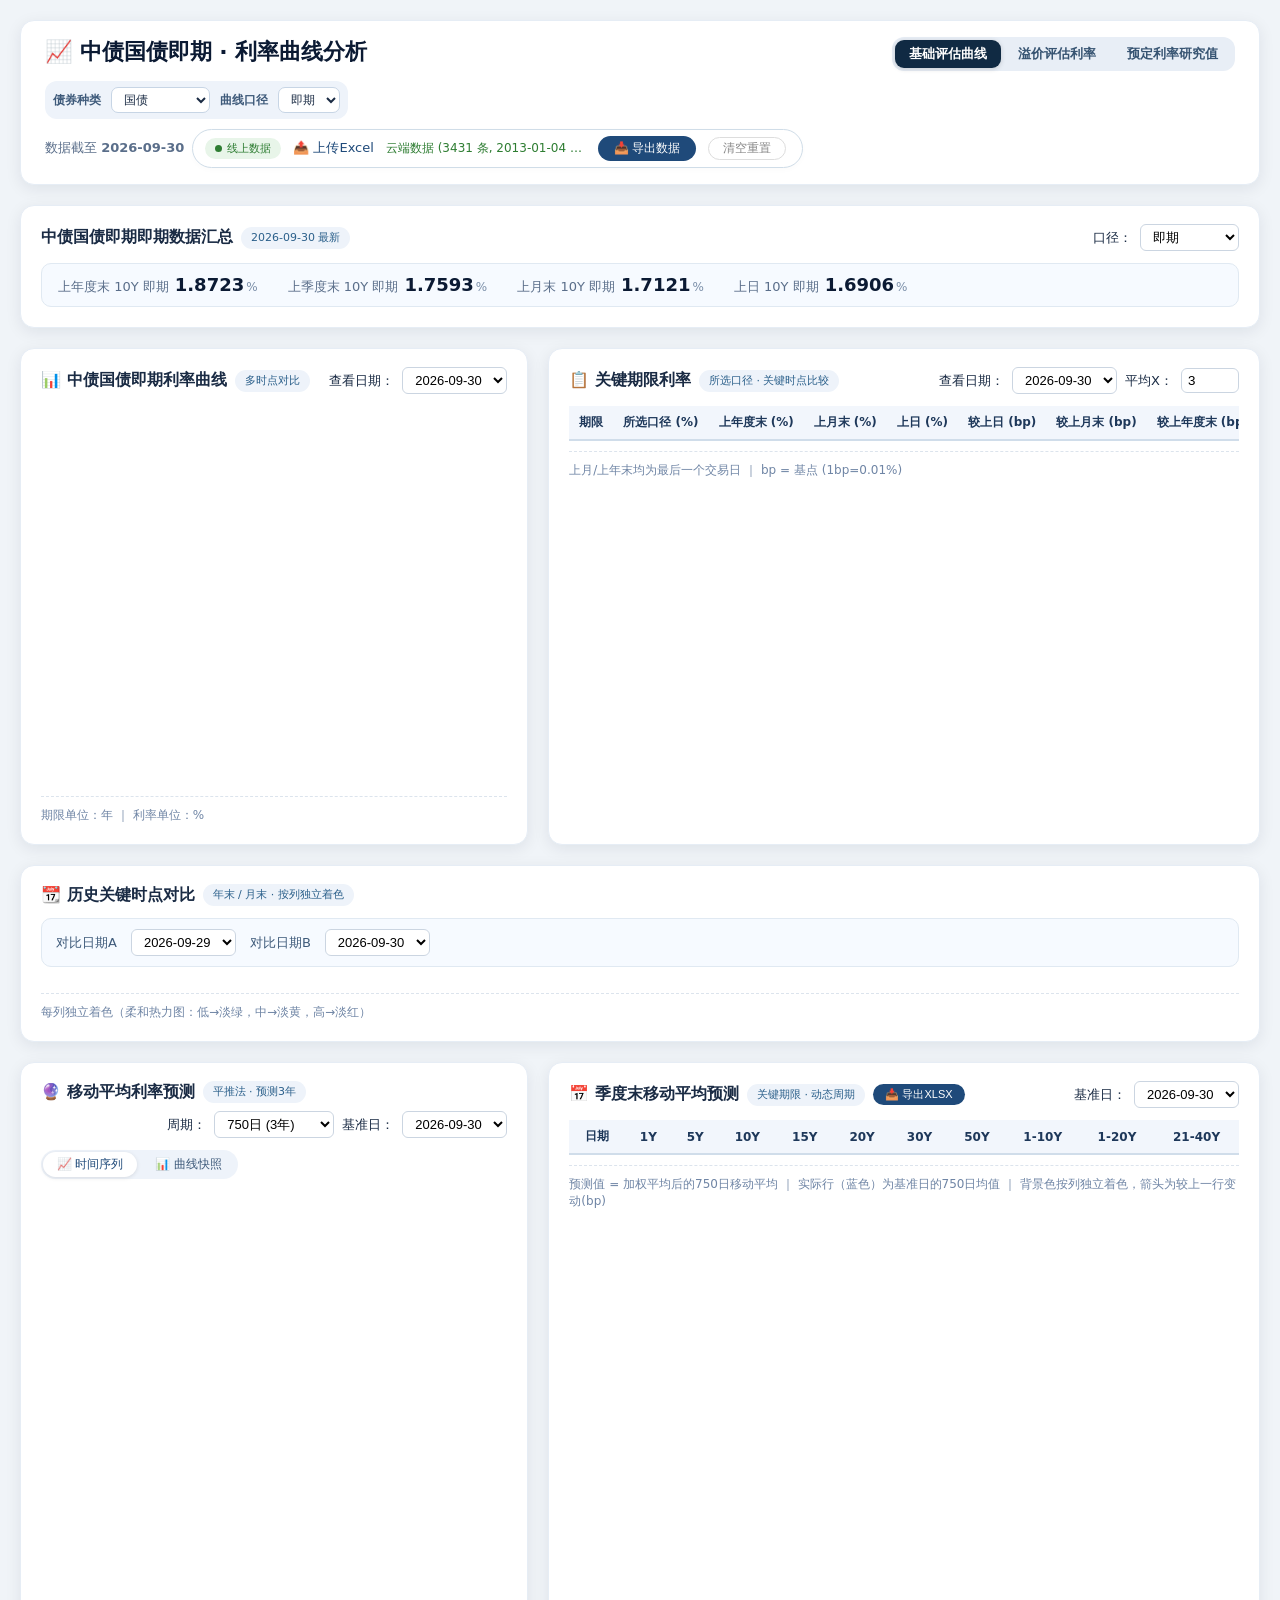
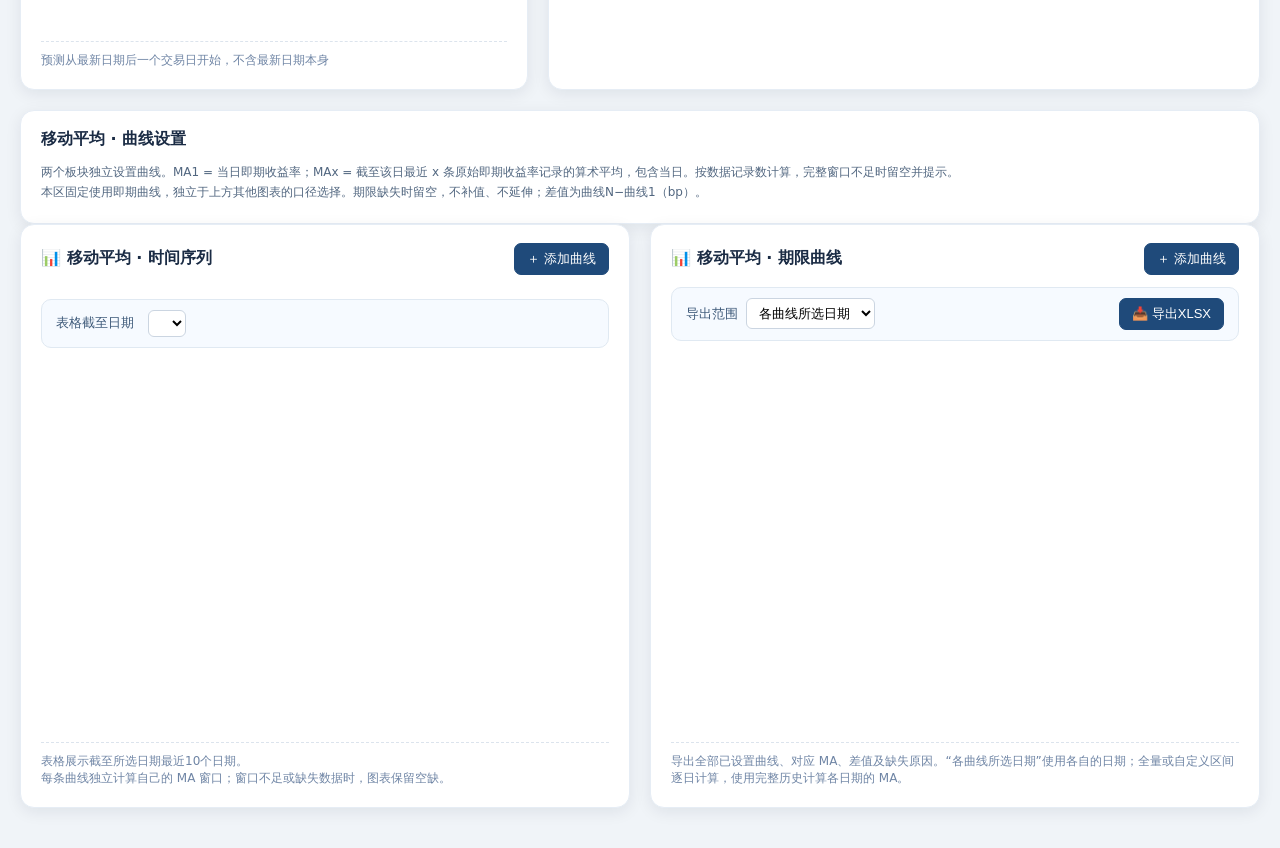
==== commit fbb0488f: "Separate MA panel settings, extend annual exports and configure Pages deployment" ====
--- a/index.html
+++ b/index.html
@@ -481,29 +481,29 @@
 
         <section id="maAnalysis" class="ma-analysis" aria-label="即期收益率移动平均分析">
             <div class="card">
-                <div class="card-title ma-settings-title"><span>移动平均 · 曲线设置</span><div class="ma-settings-actions"><label for="maDateSelect">日期</label><select id="maDateSelect" aria-label="移动平均共享日期"></select><button type="button" id="maAddCurve" class="ma-add">＋ 添加曲线</button></div></div>
-                <p class="ma-notice">两个图共享以下设置。MA1 = 当日即期收益率；MAx = 截至该日最近 x 条原始即期收益率记录的算术平均，包含当日。按数据记录数计算，完整窗口不足时留空并提示。</p>
+                <div class="card-title"><span>移动平均 · 曲线设置</span></div>
+                <p class="ma-notice">两个板块独立设置曲线。MA1 = 当日即期收益率；MAx = 截至该日最近 x 条原始即期收益率记录的算术平均，包含当日。按数据记录数计算，完整窗口不足时留空并提示。</p>
                 <p class="ma-notice">本区固定使用即期曲线，独立于上方其他图表的口径选择。期限缺失时留空，不补值、不延伸；差值为曲线N−曲线1（bp）。</p>
-                <p class="ma-notice">日期统一控制左图及其表格的截至日、右图的观察日。</p>
-                <div id="maCurveSettings"></div>
             </div>
             <div class="ma-analysis-grid">
-                <div class="card ma-analysis-card">
-                    <div class="card-title"><span>📊 移动平均 · 时间序列</span><span class="badge">固定期限 · 查看日期变化</span></div>
+                <div class="card ma-analysis-card" id="maTimePanel">
+                    <div class="card-title ma-settings-title"><span>📊 移动平均 · 时间序列</span><button type="button" id="maTimeAddCurve" class="ma-add">＋ 添加曲线</button></div>
                     <div class="ma-panel-controls">
-                        <div class="ma-controls"><label for="maTermSelect">期限</label><select id="maTermSelect"></select></div>
+                        <div id="maTimeSettings"></div>
+                        <div class="ma-controls"><label for="maTimeTableDateSelect">表格截至日期</label><select id="maTimeTableDateSelect"></select></div>
                         <div id="maTimeStatus" class="ma-status" role="status"></div>
                     </div>
                     <div class="chart-box tall" id="maTimeSeriesChart"></div>
                     <div class="table-wrap"><table><thead id="maTimeSeriesHeader"></thead><tbody id="maTimeSeriesBody"></tbody></table></div>
                     <div class="footnote">表格展示截至所选日期最近10个日期。<br>每条曲线独立计算自己的 MA 窗口；窗口不足或缺失数据时，图表保留空缺。</div>
                 </div>
-                <div class="card ma-analysis-card">
-                    <div class="card-title"><span>📊 移动平均 · 期限曲线</span><span class="badge">固定日期 · 查看期限结构</span></div>
+                <div class="card ma-analysis-card" id="maCurvePanel">
+                    <div class="card-title ma-settings-title"><span>📊 移动平均 · 期限曲线</span><button type="button" id="maCurveAddCurve" class="ma-add">＋ 添加曲线</button></div>
                     <div class="ma-panel-controls">
+                    <div id="maCurveSettings"></div>
                     <div class="ma-export-controls">
                         <label for="maCurveExportRange">导出范围</label>
-                        <select id="maCurveExportRange"><option value="single">当前日期</option><option value="full">全量</option><option value="custom">自定义区间</option></select>
+                        <select id="maCurveExportRange"><option value="single">各曲线所选日期</option><option value="full">全量</option><option value="custom">自定义区间</option></select>
                         <span id="maCurveRangePickers" class="ma-range-pickers" hidden><input type="date" id="maCurveFrom" aria-label="导出起始日期"><span>～</span><input type="date" id="maCurveTo" aria-label="导出结束日期"></span>
                         <button type="button" class="btn-download" id="maCurveDownloadBtn">📥 导出XLSX</button>
                     </div>
@@ -512,7 +512,7 @@
                     </div>
                     <div class="chart-box tall" id="maCurveChart"></div>
                     <div class="table-wrap"><table><thead id="maCurveHeader"></thead><tbody id="maCurveBody"></tbody></table></div>
-                    <div class="footnote">导出范围只控制 XLSX 日期范围；导出全部已设置曲线、对应 MA、差值及缺失原因，使用完整历史计算各日期的 MA。</div>
+                    <div class="footnote">导出全部已设置曲线、对应 MA、差值及缺失原因。“各曲线所选日期”使用各自的日期；全量或自定义区间逐日计算，使用完整历史计算各日期的 MA。</div>
                 </div>
             </div>
         </section>
@@ -2596,8 +2596,7 @@
         function initMAAnalysis() {
             if (maAnalysisView) { maAnalysisView.resize(); return; }
             const order = ['gov_spot', 'cdb_spot', 'rail_spot', 'corp_aaa_spot', 'corp_aa_spot', 'corp_a_spot', 'exim_spot', 'adbc_spot', 'local_gov_spot'];
-            maAnalysisView = YieldMA.createView({
-                root: document.getElementById('maAnalysis'),
+            const sharedDataOptions = {
                 bonds: order.map(key => ({ key, label: bondConfigByKey[key].shortName, file: bondFiles[key] })),
                 load: async bond => {
                     const response = await fetch(bond.file, { cache: 'no-cache' });
@@ -2605,7 +2604,12 @@
                     return response.json();
                 },
                 echarts, xlsx: XLSX, chartOption: optimizeChartOption, tooltip: lightweightTooltip
-            });
+            };
+            const views = ['time', 'curve'].map(kind => YieldMA.createView({
+                ...sharedDataOptions, kind,
+                root: document.getElementById(kind === 'time' ? 'maTimePanel' : 'maCurvePanel')
+            }));
+            maAnalysisView = { resize() { views.forEach(view => view.resize()); } };
         }
 
         let deferredDetailRenderId = 0;
@@ -3788,7 +3792,7 @@
             renderDiscountGeneration(rule);
         }
 
-        function discountGenerationTableRows(data, forExport = false) {
+        function discountGenerationTableRows(data, forExport = false, items = DISCOUNT_TABLE_ITEMS) {
             const rows = [];
             const valueCell = (row, item) => {
                 const v = discountRowValue(row, item);
@@ -3800,7 +3804,7 @@
             };
             const addBlock = (section, sourceRows, compareRows) => {
                 rows.push({ section, header: true });
-                DISCOUNT_TABLE_ITEMS.forEach(item => {
+                items.forEach(item => {
                     rows.push({
                         section: '',
                         label: item.label,
@@ -3895,6 +3899,17 @@
             const exportWs = XLSX.utils.aoa_to_sheet(exportRows);
             const exportWb = XLSX.utils.book_new();
             XLSX.utils.book_append_sheet(exportWb, exportWs, DISCOUNT_RULE_NAMES[rule]);
+            const annualItems = Array.from({ length: 50 }, (_, index) => ({ key: (index + 1) + 'Y', label: index + 1 }));
+            const annualRows = [['评估时点', data.dates.evalDate], ['对比时点', data.dates.compareDate], []];
+            discountGenerationTableRows(data, true, annualItems).forEach(row => {
+                if (row.header) {
+                    annualRows.push([row.section]);
+                    annualRows.push(['期限（年）'].concat(DISCOUNT_GENERATION_COLUMNS.map(col => col.label)));
+                } else {
+                    annualRows.push([row.label].concat(row.values));
+                }
+            });
+            XLSX.utils.book_append_sheet(exportWb, XLSX.utils.aoa_to_sheet(annualRows), '年度明细');
             XLSX.writeFile(exportWb, DISCOUNT_RULE_NAMES[rule] + '_折现率生成_' + data.dates.evalDate + '.xlsx');
             return;
             const rows = [['项目'].concat(DISCOUNT_TABLE_ITEMS.map(item => item.label))];
--- a/assets/ma-analysis.css
+++ b/assets/ma-analysis.css
@@ -1,8 +1,9 @@
 .ma-analysis { margin: 20px 0; }
 .ma-analysis .ma-settings-title { justify-content: space-between; flex-wrap: wrap; gap: 10px; }
-.ma-analysis .ma-settings-actions { display: flex; flex-wrap: wrap; align-items: center; gap: 8px; margin-left: auto; }
-.ma-analysis .ma-setting-row { display: flex; flex-wrap: wrap; align-items: center; gap: 8px 12px; padding: 12px 14px; margin-top: 10px; background: #f6faff; border: 1px solid #e0e9f2; border-radius: 10px; }
-.ma-analysis .ma-setting-name { min-width: 72px; font-weight: 600; font-size: 14px; display: inline-flex; align-items: center; gap: 8px; }
+.ma-analysis .ma-setting-row { display: flex; flex-wrap: wrap; align-items: center; gap: 8px 10px; padding: 12px 14px; margin-top: 10px; background: #f6faff; border: 1px solid #e0e9f2; border-radius: 10px; }
+.ma-analysis .ma-setting-field { display: inline-flex; align-items: center; gap: 6px; max-width: 100%; }
+.ma-analysis .ma-setting-field label { white-space: nowrap; }
+.ma-analysis .ma-setting-name { min-width: 60px; font-weight: 600; font-size: 14px; display: inline-flex; align-items: center; gap: 8px; }
 .ma-analysis .ma-setting-name i { width: 10px; height: 10px; border-radius: 50%; }
 .ma-analysis label { font-size: 13px; color: #3e5a7a; }
 .ma-analysis select, .ma-analysis input { border: 1px solid #cbd5e1; border-radius: 6px; padding: 6px 8px; font: inherit; font-size: 13px; background: #fff; max-width: 100%; }
@@ -13,9 +14,10 @@
 .ma-analysis .ma-custom-window input { width: 110px; }
 .ma-analysis button { cursor: pointer; padding: 6px 12px; border-radius: 7px; border: 1px solid #cbd5e1; background: #fff; color: #1f4a7a; font-size: 13px; }
 .ma-analysis .ma-add, .ma-analysis .btn-download { background: #1f4a7a; border-color: #1f4a7a; color: #fff; }
-.ma-analysis .ma-remove { color: #64748b; margin-left: auto; }
+.ma-analysis .ma-remove { color: #64748b; }
 .ma-analysis button:disabled { opacity: .4; cursor: default; }
-.ma-analysis .ma-source-summary { flex-basis: 100%; font-size: 12px; color: #64748b; padding-left: 80px; overflow-wrap: anywhere; }
+.ma-analysis .ma-source-summary { flex-basis: 100%; font-size: 12px; color: #64748b; overflow-wrap: anywhere; }
+.ma-analysis .ma-panel-controls .ma-controls, .ma-analysis .ma-export-controls { margin-top: 12px; }
 .ma-analysis .ma-input-error { font-size: 12px; color: #b42318; overflow-wrap: anywhere; }
 .ma-analysis .ma-analysis-grid { display: grid; grid-template-columns: repeat(2, minmax(0, 1fr)); column-gap: 20px; }
 .ma-analysis .ma-analysis-card { min-width: 0; display: grid; grid-template-rows: subgrid; grid-row: span 5; margin-bottom: 0; }
